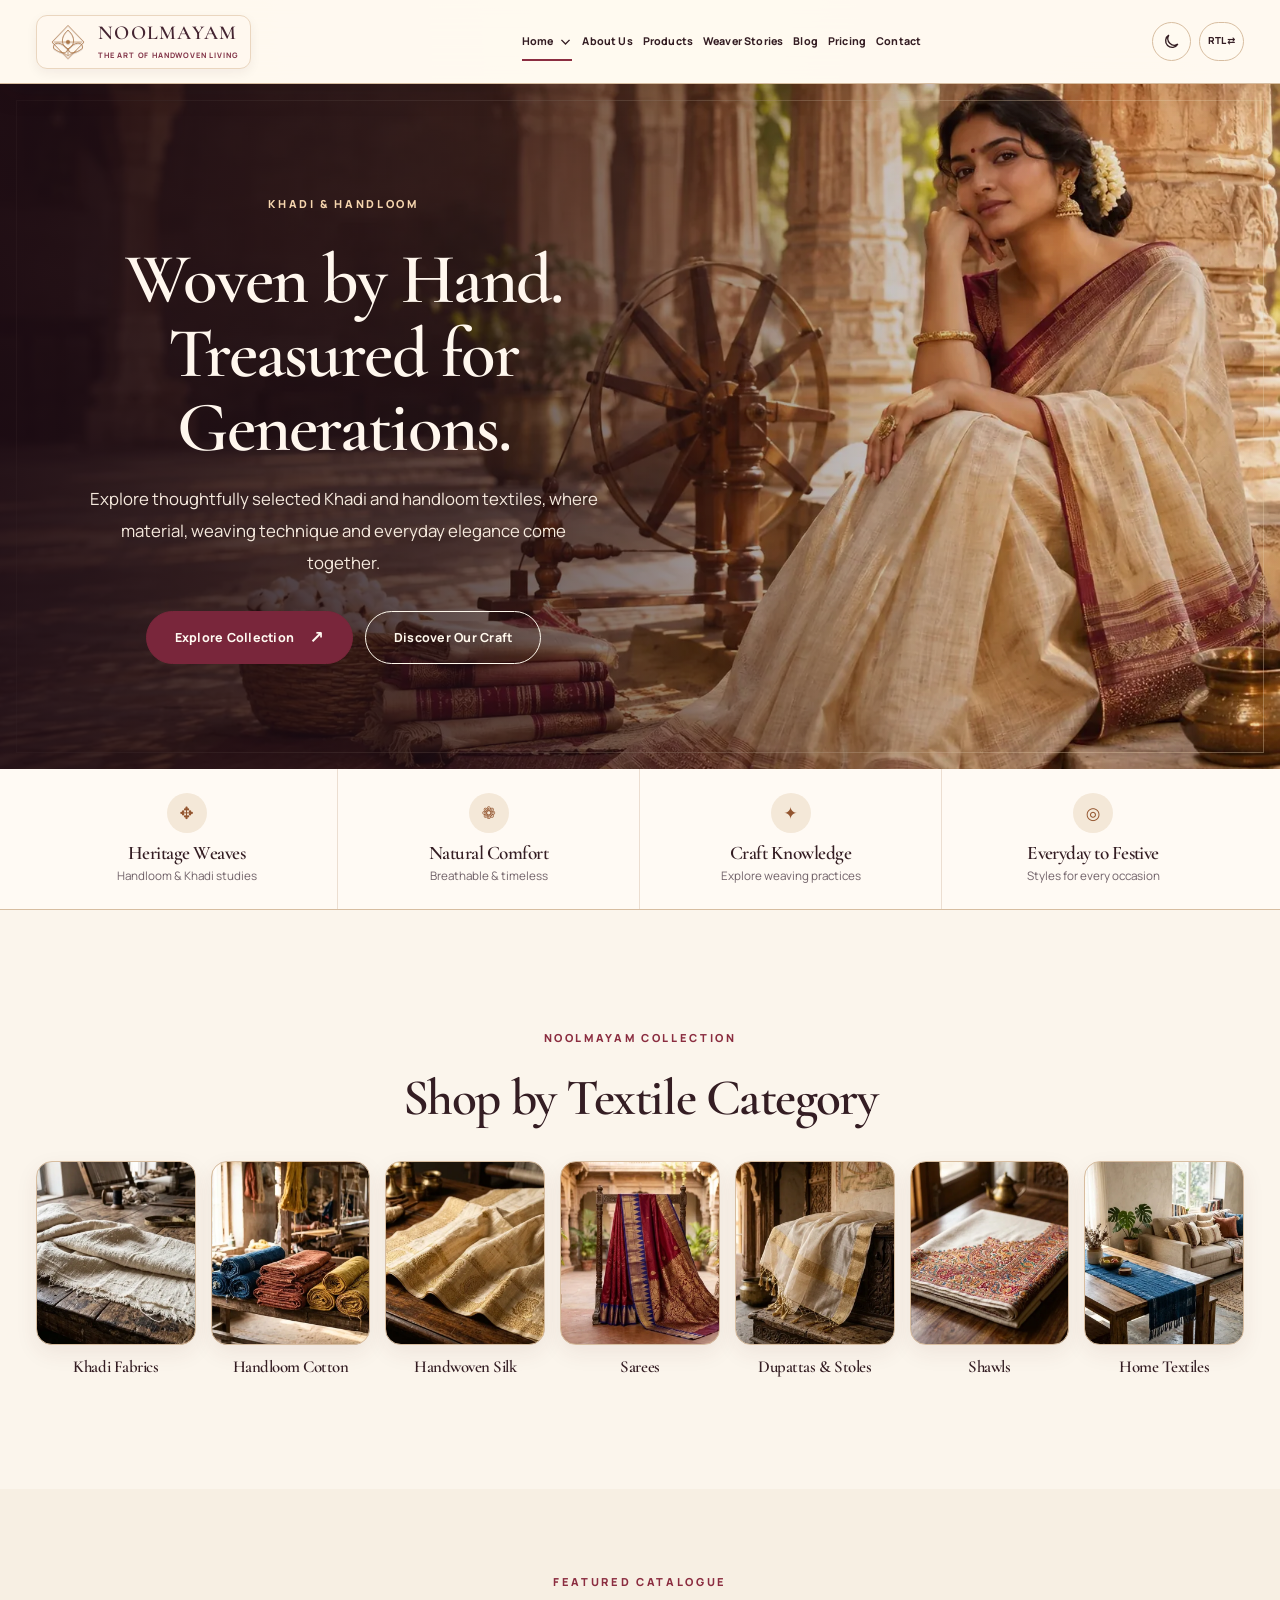
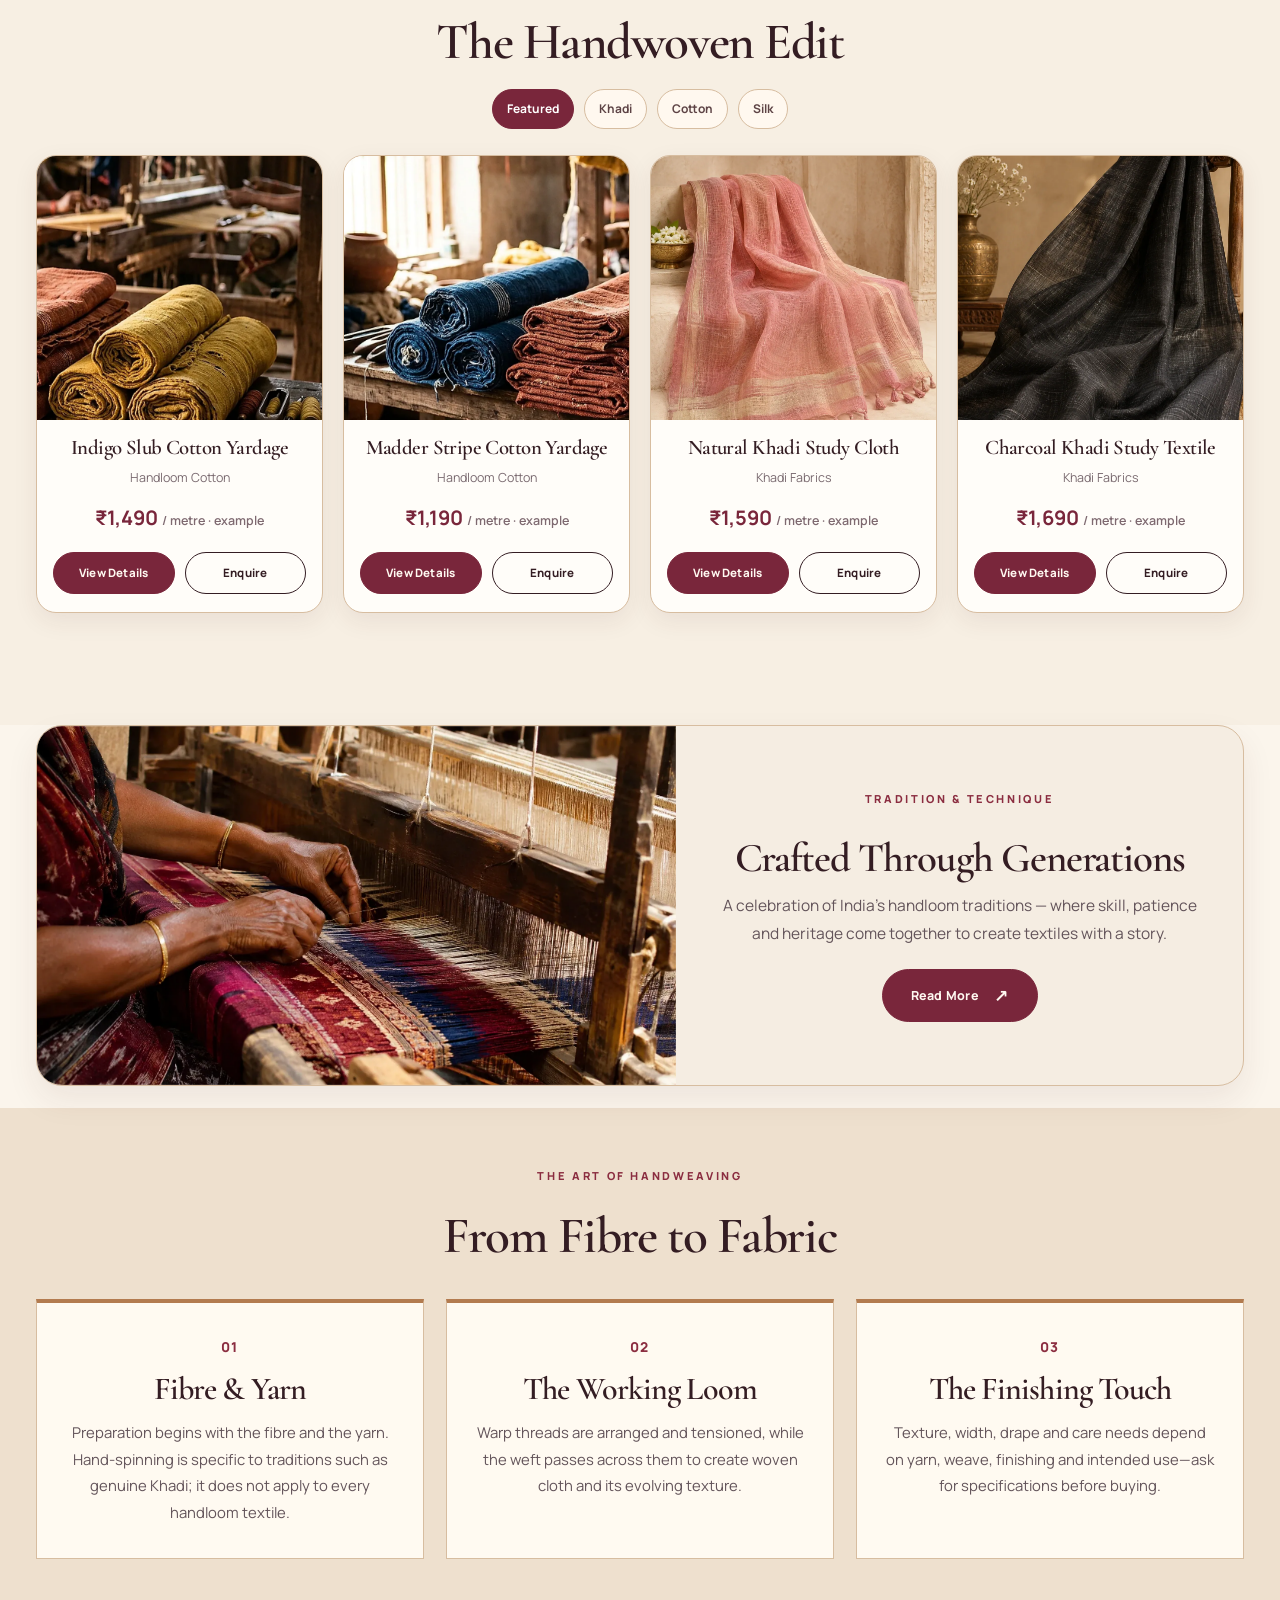
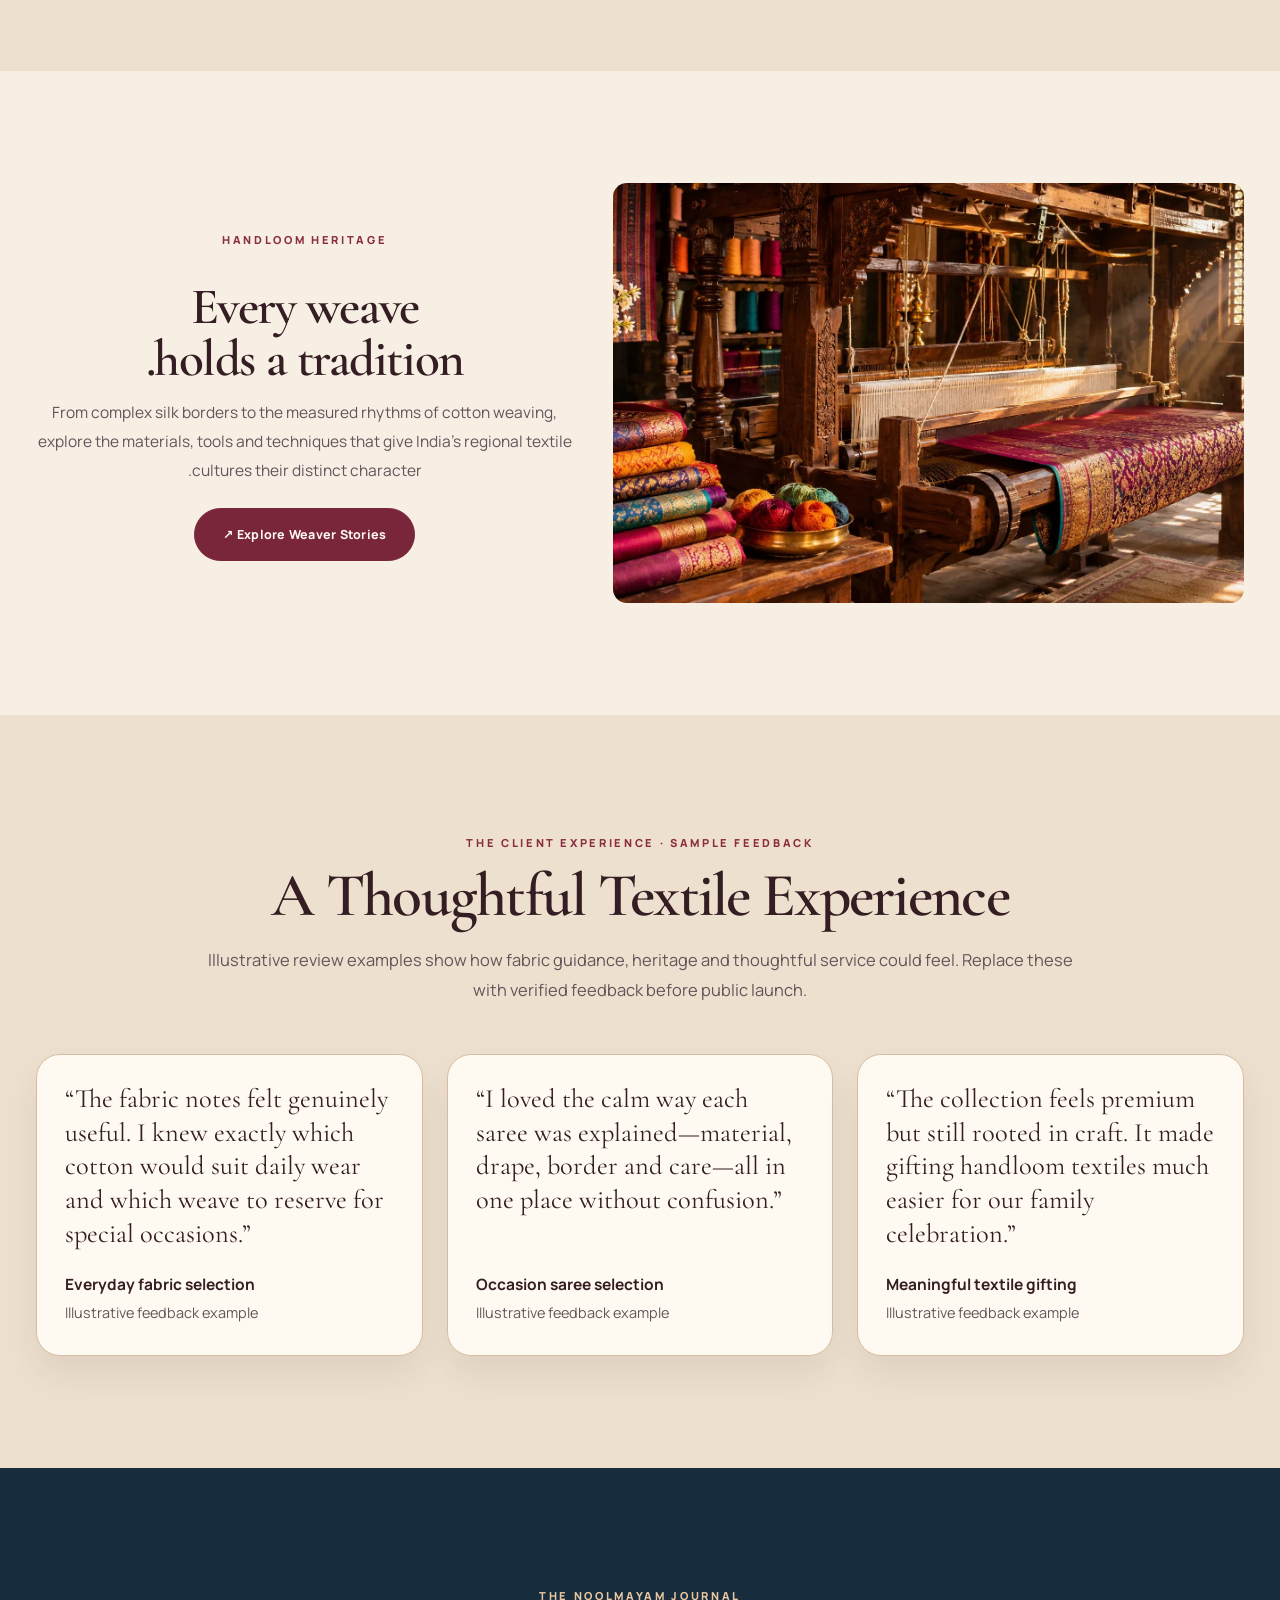
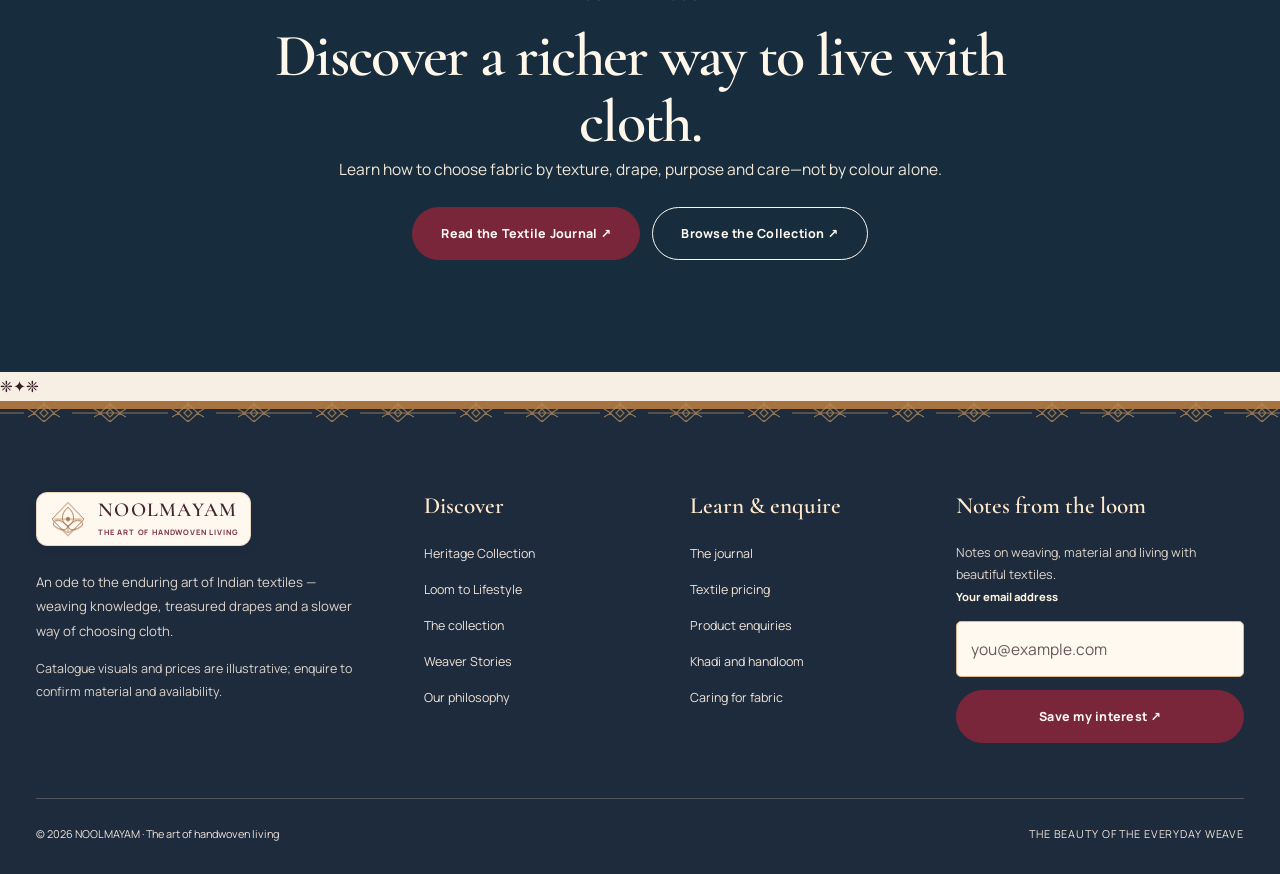
==== Noolmayam/index.html @ 6e0f7683 "Add files via upload" ====
<!DOCTYPE html>

<html dir="ltr" lang="en"><head><meta charset="utf-8"/><meta content="width=device-width,initial-scale=1" name="viewport"/><meta content="#F6EFE3" name="theme-color"/><title>NOOLMAYAM | Heritage Khadi &amp; Handloom Textile Atelier</title><meta content="Explore heritage-inspired textiles, material knowledge and curated handloom collections at NOOLMAYAM." name="description"/><meta content="website" property="og:type"/><meta content="NOOLMAYAM | Heritage Khadi &amp; Handloom Textile Atelier" property="og:title"/><meta content="Explore heritage-inspired textiles, material knowledge and curated handloom collections at NOOLMAYAM." property="og:description"/><link href="assets/icons/favicon.png" rel="icon" type="image/png"/><link href="assets/icons/favicon-32x32.png" rel="icon" sizes="32x32" type="image/png"/><link href="assets/icons/apple-touch-icon.png" rel="apple-touch-icon"/><link href="https://fonts.googleapis.com" rel="preconnect"/><link crossorigin="" href="https://fonts.gstatic.com" rel="preconnect"/><link href="https://fonts.googleapis.com/css2?family=Cormorant+Garamond:wght@400;500;600;700&amp;family=Manrope:wght@400;500;600;700;800&amp;display=swap" rel="stylesheet"/><link href="assets/css/style.css" rel="stylesheet"/><link href="assets/css/heritage.css" rel="stylesheet"/><link href="assets/css/layout-polish.css" rel="stylesheet"/><link href="assets/css/rtl-hero-spacing.css" rel="stylesheet"/><link href="assets/css/client-review-fixes.css" rel="stylesheet"/><script>try{document.documentElement.dataset.theme=localStorage.getItem('noolmayam-theme')||localStorage.getItem('noolora-theme')||'light';document.documentElement.dir=localStorage.getItem('noolmayam-dir')||localStorage.getItem('noolora-dir')||'ltr'}catch(e){}</script><script defer="" src="assets/js/data.js"></script><script defer="" src="assets/js/site.js"></script></head><body class="heritage-relaunch" data-page="home1"><a class="skip-link" href="#main">Skip to content</a><div id="siteHeader"></div><main id="main">
<section class="reference-home-hero">
<div class="reference-home-overlay"></div>
<div class="wrap reference-home-inner">
<div class="reference-home-copy">
<span class="eyebrow">KHADI &amp; HANDLOOM</span>
<h1>Woven by Hand.<br/>Treasured for<br/>Generations.</h1>
<p>Explore thoughtfully selected Khadi and handloom textiles, where material, weaving technique and everyday elegance come together.</p>
<div class="button-row">
<a class="btn btn-primary" href="products.html">Explore Collection <span aria-hidden="true">↗</span></a>
<a class="btn btn-outline btn-light-outline" href="weaver-stories.html">Discover Our Craft</a>
</div>
</div>
</div>
</section>
<section class="feature-mini-strip">
<div class="wrap">
<div class="mini-feature-grid">
<article><span>✥</span><h3>Heritage Weaves</h3><p>Handloom &amp; Khadi studies</p></article>
<article><span>❁</span><h3>Natural Comfort</h3><p>Breathable &amp; timeless</p></article>
<article><span>✦</span><h3>Craft Knowledge</h3><p>Explore weaving practices</p></article>
<article><span>◎</span><h3>Everyday to Festive</h3><p>Styles for every occasion</p></article>
</div>
</div>
</section>
<section class="section cream-section">
<div class="wrap">
<div class="section-heading ornamental">
<span class="eyebrow">NOOLMAYAM COLLECTION</span>
<h2>Shop by Textile Category</h2>
</div>
<div class="category-row-grid">
<a class="category-row-card" href="products.html?category=Khadi%20Fabrics"><div aria-label="Khadi fabrics" class="atlas-image atlas-category-0" role="img"></div><h3>Khadi Fabrics</h3></a>
<a class="category-row-card" href="products.html?category=Handloom%20Cotton"><div aria-label="Handloom cotton" class="atlas-image atlas-category-1" role="img"></div><h3>Handloom Cotton</h3></a>
<a class="category-row-card" href="products.html?category=Handwoven%20Silk"><div aria-label="Handwoven silk" class="atlas-image atlas-category-2" role="img"></div><h3>Handwoven Silk</h3></a>
<a class="category-row-card" href="products.html?category=Sarees"><div aria-label="Sarees" class="atlas-image atlas-category-3" role="img"></div><h3>Sarees</h3></a>
<a class="category-row-card" href="products.html?category=Dupattas%20%26%20Stoles"><div aria-label="Dupattas and stoles" class="atlas-image atlas-category-4" role="img"></div><h3>Dupattas &amp; Stoles</h3></a>
<a class="category-row-card" href="products.html?category=Shawls"><div aria-label="Shawls" class="atlas-image atlas-category-5" role="img"></div><h3>Shawls</h3></a>
<a class="category-row-card" href="products.html?category=Home%20Textiles"><div aria-label="Home textiles" class="atlas-image atlas-category-6" role="img"></div><h3>Home Textiles</h3></a>
</div>
</div>
</section>
<section class="section showcase-section">
<div class="wrap">
<div class="showcase-head">
<div class="section-heading ornamental left">
<span class="eyebrow">FEATURED CATALOGUE</span>
<h2>The Handwoven Edit</h2>
</div>
<div aria-label="collection filters" class="showcase-tabs">
<a class="active" href="products.html">Featured</a><a class="" href="products.html?category=Khadi%20Fabrics">Khadi</a><a class="" href="products.html?category=Handloom%20Cotton">Cotton</a><a class="" href="products.html?category=Handwoven%20Silk">Silk</a>
</div>
</div>
<div class="showcase-product-grid">
<article class="catalog-card"><img alt="Illustrative textile visual of Indigo Slub Cotton Yardage" loading="lazy" src="assets/images/product-01.webp"/><div class="catalog-copy"><h3>Indigo Slub Cotton Yardage</h3><p>Handloom Cotton</p><strong>₹1,490 <small>/ metre · example</small></strong><div class="catalog-actions"><a class="btn btn-primary" href="product-details.html?id=t01">View Details</a><a class="btn btn-outline" href="contact.html?product=t01">Enquire</a></div></div></article>
<article class="catalog-card"><img alt="Illustrative textile visual of Madder Stripe Cotton Yardage" loading="lazy" src="assets/images/product-02.webp"/><div class="catalog-copy"><h3>Madder Stripe Cotton Yardage</h3><p>Handloom Cotton</p><strong>₹1,190 <small>/ metre · example</small></strong><div class="catalog-actions"><a class="btn btn-primary" href="product-details.html?id=t02">View Details</a><a class="btn btn-outline" href="contact.html?product=t02">Enquire</a></div></div></article>
<article class="catalog-card"><img alt="Illustrative textile visual of Natural Khadi Study Cloth" loading="lazy" src="assets/images/product-03.webp"/><div class="catalog-copy"><h3>Natural Khadi Study Cloth</h3><p>Khadi Fabrics</p><strong>₹1,590 <small>/ metre · example</small></strong><div class="catalog-actions"><a class="btn btn-primary" href="product-details.html?id=t03">View Details</a><a class="btn btn-outline" href="contact.html?product=t03">Enquire</a></div></div></article>
<article class="catalog-card"><img alt="Illustrative textile visual of Charcoal Khadi Study Textile" loading="lazy" src="assets/images/product-04.webp"/><div class="catalog-copy"><h3>Charcoal Khadi Study Textile</h3><p>Khadi Fabrics</p><strong>₹1,690 <small>/ metre · example</small></strong><div class="catalog-actions"><a class="btn btn-primary" href="product-details.html?id=t04">View Details</a><a class="btn btn-outline" href="contact.html?product=t04">Enquire</a></div></div></article>
</div>
</div>
</section>
<section class="section split-highlight-section">
<div class="wrap split-highlight-panel">
<div class="split-highlight-image"><img alt="Threads being prepared on a loom" loading="lazy" src="assets/images/heritage-loom-detail.webp"/></div>
<div class="split-highlight-copy">
<span class="eyebrow">TRADITION &amp; TECHNIQUE</span>
<h2>Crafted Through Generations</h2>
<p>A celebration of India’s handloom traditions — where skill, patience and heritage come together to create textiles with a story.</p>
<a class="btn btn-primary" href="weaver-stories.html">Read More <span aria-hidden="true">↗</span></a>
</div>
</div>
</section>
<section class="section tactile-chapters"><div class="wrap"><div class="section-heading ornamental"><span class="eyebrow">THE ART OF HANDWEAVING</span><h2>From Fibre to Fabric</h2></div><div class="process-story-grid"><article><span>01</span><h3>Fibre &amp; Yarn</h3><p>Preparation begins with the fibre and the yarn. Hand-spinning is specific to traditions such as genuine Khadi; it does not apply to every handloom textile.</p></article><article><span>02</span><h3>The Working Loom</h3><p>Warp threads are arranged and tensioned, while the weft passes across them to create woven cloth and its evolving texture.</p></article><article><span>03</span><h3>The Finishing Touch</h3><p>Texture, width, drape and care needs depend on yarn, weave, finishing and intended use—ask for specifications before buying.</p></article></div></div></section><section class="section journal-teaser"><div class="wrap"><div class="journal-teaser-grid"><img alt="Traditional wooden handloom in a warm workshop" loading="lazy" src="assets/images/heritage-loom-banner.webp"/><div><span class="eyebrow">HANDLOOM HERITAGE</span><h2>Every weave holds a tradition.</h2><p>From complex silk borders to the measured rhythms of cotton weaving, explore the materials, tools and techniques that give India's regional textile cultures their distinct character.</p><a class="btn btn-primary" href="weaver-stories.html">Explore Weaver Stories ↗</a></div></div></div></section><section class="section alt-section">
<div class="wrap">
<div class="section-head center">
<span class="eyebrow">THE CLIENT EXPERIENCE · SAMPLE FEEDBACK</span>
<h2>A Thoughtful Textile Experience</h2>
<p>Illustrative review examples show how fabric guidance, heritage and thoughtful service could feel. Replace these with verified feedback before public launch.</p>
</div>
<div class="testimonial-grid">
<article class="testimonial-card"><p class="testimonial-quote">“The fabric notes felt genuinely useful. I knew exactly which cotton would suit daily wear and which weave to reserve for special occasions.”</p><div class="testimonial-meta"><strong>Everyday fabric selection</strong><span>Illustrative feedback example</span></div></article>
<article class="testimonial-card"><p class="testimonial-quote">“I loved the calm way each saree was explained—material, drape, border and care—all in one place without confusion.”</p><div class="testimonial-meta"><strong>Occasion saree selection</strong><span>Illustrative feedback example</span></div></article>
<article class="testimonial-card"><p class="testimonial-quote">“The collection feels premium but still rooted in craft. It made gifting handloom textiles much easier for our family celebration.”</p><div class="testimonial-meta"><strong>Meaningful textile gifting</strong><span>Illustrative feedback example</span></div></article>
</div>
</div>
</section><section class="section ending-invitation"><div class="wrap"><div class="ending-invitation-inner"><span class="eyebrow">THE NOOLMAYAM JOURNAL</span><h2>Discover a richer way to live with cloth.</h2><p>Learn how to choose fabric by texture, drape, purpose and care—not by colour alone.</p><div class="button-row"><a class="btn btn-primary" href="blog.html">Read the Textile Journal ↗</a><a class="btn btn-outline btn-dark-outline" href="products.html">Browse the Collection ↗</a></div></div></div></section></main><div aria-hidden="true" class="footer-threshold"><span>❈</span><span>✦</span><span>❈</span></div><div id="siteFooter"></div><div aria-live="polite" class="toast" id="toast" role="status"></div></body></html>
---- Noolmayam/assets/css/style.css ----
:root{--bg:#f4ede1;--bg-alt:#e9dcd0;--card:#fffcf7;--ink:#252331;--muted:#655d62;--primary:#263b55;--rose:#913f50;--bronze:#a67658;--border:#d7c7b7;--hair:rgba(78,57,62,.15);--shadow:0 24px 66px rgba(52,37,46,.09);--font:Manrope,system-ui,sans-serif;--serif:'Cormorant Garamond',Georgia,serif;--header:88px;--focus:#b87054;color-scheme:light}
:root[data-theme=dark]{--bg:#1b1b2b;--bg-alt:#252a3d;--card:#303043;--ink:#f8f0e7;--muted:#cfc7cc;--primary:#b8cbe3;--rose:#eda6b1;--bronze:#dcc0a0;--border:#4f4e60;--hair:rgba(235,224,229,.16);--shadow:0 25px 74px rgba(0,0,0,.22);--focus:#ffcb9d;color-scheme:dark}
*,*::before,*::after{box-sizing:border-box}html{scroll-behavior:smooth;scroll-padding-top:105px}body{margin:0;background:var(--bg);color:var(--ink);font-family:var(--font);font-size:15px;line-height:1.75;overflow-x:clip;transition:background-color .28s,color .28s}button,input,textarea,select{font:inherit}a{color:inherit;text-decoration:none}button{cursor:pointer}button:disabled{cursor:not-allowed;opacity:.6}img{display:block;max-width:100%;height:auto}svg{display:block}p,h1,h2,h3,h4{margin:0}p{color:var(--muted)}h1,h2,h3,h4{line-height:1.09;font-family:var(--serif);font-weight:600;letter-spacing:-.032em}h1{font-size:clamp(3.2rem,5.75vw,6.8rem)}h2{font-size:clamp(2.45rem,4.05vw,4.55rem)}h3{font-size:clamp(1.55rem,2.2vw,2.35rem)}em{font-weight:500;color:var(--rose)}:focus-visible{outline:3px solid var(--focus);outline-offset:4px}.wrap{width:min(1330px,calc(100% - 80px));margin-inline:auto}.narrow{max-width:900px}.skip-link{position:fixed;z-index:9999;inset-inline-start:20px;top:-100px;background:var(--card);padding:14px 18px}.skip-link:focus{top:20px}.eyebrow{display:inline-block;color:var(--rose);font-size:.68rem;letter-spacing:.22em;font-weight:800;text-transform:uppercase;margin-bottom:17px}.section{padding:100px 0;position:relative}.section.alt-section{background:var(--bg-alt)}.section.grain::before,.page-hero::after{content:"";position:absolute;inset:0;opacity:.36;pointer-events:none;background-image:repeating-linear-gradient(110deg,transparent 0,transparent 5px,rgba(120,89,83,.025) 6px,transparent 7px)}.section>.wrap{position:relative;z-index:1}.section-head{max-width:710px;margin-bottom:42px}.section-head.center{text-align:center;margin-inline:auto}.section-head p{font-size:1.04rem;line-height:1.9;margin-top:16px}.section-head h2{max-width:100%}.section-head .eyebrow{margin-bottom:11px}.center-actions{text-align:center;margin-top:35px}.top-gap{margin-top:85px}.text-link{display:inline-flex;align-items:center;gap:9px;font-size:.78rem;font-weight:800;letter-spacing:.025em;color:var(--rose);margin-top:auto}.text-link:hover{text-decoration:underline;text-underline-offset:5px}.btn{display:inline-flex;align-items:center;justify-content:center;gap:24px;min-height:50px;padding:12px 23px;border-radius:3px;font-size:.76rem;font-weight:800;letter-spacing:.035em;border:1px solid transparent;text-align:center;transition:transform .24s,background .24s,color .24s,box-shadow .24s;white-space:normal;line-height:1.4}.btn span{font-size:1.08rem}.btn:hover{transform:translateY(-3px);box-shadow:0 14px 28px rgba(50,49,68,.13)}.btn-primary{background:#263b55;border-color:#263b55;color:#fff}.btn-primary:hover{background:#913f50;border-color:#913f50;color:#fff}.btn-outline{border-color:var(--border);background:transparent;color:var(--ink)}.btn-outline:hover{background:var(--card)}.btn-full{width:100%}.button-row{display:flex;align-items:center;gap:12px;flex-wrap:wrap;margin-top:32px}.micro-note{font-size:.75rem;line-height:1.65;color:var(--muted)}
/* Brand & navigation */
.site-header{position:sticky;top:0;z-index:100;background:color-mix(in srgb,var(--bg) 95%, transparent);backdrop-filter:blur(21px);border-bottom:1px solid var(--hair);transition:box-shadow .25s,background .25s}.site-header.is-scrolled{box-shadow:0 10px 24px rgba(21,25,33,.07)}.nav-shell{min-height:var(--header);display:grid;grid-template-columns:235px minmax(0,1fr) auto;align-items:center;gap:22px;transition:min-height .25s}.site-header.is-scrolled .nav-shell{min-height:70px}.brand{display:inline-flex;align-items:center;gap:12px;min-width:0}.brand-icon{width:42px;height:42px;flex-shrink:0}.brand-type{display:flex;flex-direction:column;line-height:1}.brand-name{font:600 1.65rem/.94 var(--serif);letter-spacing:.13em;color:var(--ink)}.brand-sub{font-size:.51rem;letter-spacing:.18em;font-weight:700;text-transform:uppercase;margin-top:7px;color:var(--rose)}.site-nav{display:flex;align-items:center;justify-content:center;gap:clamp(8px,1.25vw,20px);min-width:0}.site-nav>a,.nav-home-trigger{white-space:nowrap;font-size:.72rem;letter-spacing:.015em;font-weight:800;line-height:2.2;position:relative;background:none;border:0;padding:8px 0;color:var(--ink)}.site-nav>a::after,.nav-home-trigger::after{content:"";height:2px;background:var(--rose);position:absolute;bottom:0;inset-inline:0;transform:scaleX(0);transform-origin:left;transition:transform .25s}.site-nav>a:hover::after,.site-nav>a.active::after,.nav-home-trigger.active::after,.nav-home-trigger:hover::after{transform:scaleX(1)}.nav-home{position:relative;display:flex;align-items:center}.nav-home-trigger{display:flex;align-items:center;gap:6px}.nav-home-trigger svg{transition:transform .2s}.nav-home.open .nav-home-trigger svg{transform:rotate(180deg)}.nav-dropdown{position:absolute;top:calc(100% + 10px);inset-inline-start:-16px;min-width:150px;background:var(--card);border:1px solid var(--border);box-shadow:var(--shadow);padding:9px;display:none;border-radius:5px}.nav-home.open .nav-dropdown,.nav-home:focus-within .nav-dropdown{display:grid}.nav-dropdown a{padding:10px 12px;font-size:.76rem;font-weight:750;border-radius:3px;white-space:nowrap}.nav-dropdown a:hover,.nav-dropdown a.current{background:var(--bg-alt);color:var(--rose)}.nav-actions{display:flex;align-items:center;gap:8px}.icon-button{width:39px;height:39px;display:inline-flex;align-items:center;justify-content:center;border:1px solid var(--border);background:var(--card);color:var(--ink);border-radius:3px;flex-shrink:0}.icon-button:hover{color:var(--rose);background:var(--bg-alt)}.dir-button{width:52px;font-size:.67rem;font-weight:800}.nav-cta{min-height:40px;padding:9px 15px;font-size:.7rem;white-space:nowrap}.menu-toggle{display:none}.chevron{width:13px;height:13px}.mobile-drawer{display:none}
/* Page heroes and editorial displays */
.page-hero{position:relative;overflow:hidden;background:radial-gradient(circle at 5% 5%,rgba(193,151,119,.16),transparent 32%),linear-gradient(135deg,var(--bg),var(--bg-alt))}.page-hero-grid{min-height:650px;display:grid;grid-template-columns:minmax(0,1fr) minmax(0,1.03fr);gap:6%;align-items:center;padding-block:64px 74px}.hero-copy{max-width:650px}.hero-copy h1{max-width:680px}.hero-copy p{max-width:520px;font-size:1.08rem;line-height:1.9;margin-top:25px}.hero-art{position:relative;align-self:center;padding:20px 27px 30px 0}.photo-frame{padding:12px;background:var(--card);border:1px solid var(--border);box-shadow:var(--shadow);transform:rotate(1.7deg)}.photo-frame>img{width:100%;height:485px;object-fit:cover}.hero-art::before{content:"";position:absolute;right:-12px;top:-17px;width:36%;height:38%;border:1px solid var(--bronze)}.corner-mark{position:absolute;inset-inline-start:-35px;bottom:1px;color:var(--muted);font-size:.66rem;font-weight:800;letter-spacing:.26em;background:var(--bg);padding:12px}.corner-mark span{color:var(--rose)}.compact-hero .page-hero-grid{min-height:460px;padding-block:52px}.compact-hero .hero-copy h1{font-size:clamp(3.1rem,5vw,5.5rem)}.compact-hero .photo-frame>img{height:345px}.compact-hero .hero-art{max-width:560px;width:100%;margin-inline-start:auto}.home-hero .hero-art .photo-frame>img{height:510px}
/* Home page content */
.category-grid{display:grid;grid-template-columns:repeat(4,minmax(0,1fr));gap:18px}.photo-card{background:var(--card);border:1px solid var(--border);display:flex;flex-direction:column;min-width:0;box-shadow:0 12px 28px rgba(42,36,34,.035);transition:transform .28s,box-shadow .28s}.photo-card:hover,.featured-tile:hover,.product-card:hover,.story-preview:hover{transform:translateY(-6px);box-shadow:var(--shadow)}.photo-clip{aspect-ratio:4/3;overflow:hidden;background:var(--bg-alt)}.photo-clip img,.featured-photo img,.product-image img,.story-preview img,.story-large-card img,.journal-photo img{height:100%;width:100%;object-fit:cover;transition:transform .6s}.photo-card:hover img,.featured-tile:hover img,.product-card:hover img,.story-preview:hover img{transform:scale(1.045)}.photo-card-body{padding:19px 20px 23px;display:flex;flex-direction:column;flex:1}.photo-card h3{font-size:1.62rem}.photo-card p{font-size:.76rem;line-height:1.65;margin:9px 0 18px}.featured-grid{display:grid;grid-template-columns:repeat(4,1fr);gap:20px}.featured-tile{background:var(--card);border:1px solid var(--border);min-width:0;display:flex;flex-direction:column;transition:transform .25s,box-shadow .25s}.featured-photo{aspect-ratio:4/5;overflow:hidden}.featured-text{padding:20px;display:flex;flex-direction:column;flex:1}.featured-text>span:first-child{color:var(--rose);font-size:.57rem;letter-spacing:.15em;font-weight:800}.featured-text h3{font-size:1.7rem;margin:12px 0 24px}.split-editorial{display:grid;grid-template-columns:1fr 1fr;gap:8%;align-items:center}.editorial-photo{width:100%;height:540px;object-fit:cover;border:9px solid var(--card);box-shadow:var(--shadow)}.split-copy{max-width:510px}.split-copy p{margin:24px 0 32px;line-height:2;font-size:1.04rem}.collection-grid{display:grid;grid-template-columns:repeat(3,1fr);gap:24px}.collection-grid .photo-clip{aspect-ratio:4/3}.process-steps{display:grid;grid-template-columns:repeat(3,1fr);gap:22px;padding:0;margin:0;list-style:none;counter-reset:step}.process-steps li{border-top:1px solid var(--border);padding:25px 15px 30px 0}.process-steps li span{font-size:.75rem;color:var(--rose);font-weight:800;letter-spacing:.1em}.process-steps li h3{margin:10px 0;font-size:1.85rem}.process-steps li p{font-size:.83rem;line-height:1.8}.quote-editorial{display:grid;grid-template-columns:.95fr 1fr;gap:7%;align-items:center}.quote-editorial img{height:490px;width:100%;object-fit:cover}.quote-editorial p{margin:25px 0 35px;max-width:510px}.care-grid,.values-grid{display:grid;grid-template-columns:repeat(4,1fr);gap:18px}.care-card,.values-grid article{border:1px solid var(--border);background:var(--card);padding:26px;display:flex;flex-direction:column;min-height:230px}.care-card>span,.big-num{color:var(--rose);font-size:.7rem;font-weight:800;letter-spacing:.15em}.care-card h3,.values-grid h3{font-size:1.73rem;margin:20px 0 12px}.care-card p,.values-grid p{font-size:.79rem}.story-previews{display:grid;grid-template-columns:repeat(2,1fr);gap:28px}.story-preview{display:flex;flex-direction:column;transition:transform .25s}.story-preview>div{height:320px;overflow:hidden;margin-bottom:20px}.story-preview .eyebrow{margin-bottom:7px}.story-preview h3{font-size:2.15rem;margin-bottom:18px}.closing-section{padding-top:15px}.closing-panel{background:#263b55;color:#f8f0e7;min-height:390px;padding:72px 40px;text-align:center;position:relative;overflow:hidden}.closing-panel:before,.closing-panel:after{content:"";position:absolute;border:1px solid rgba(225,201,168,.19);width:340px;height:340px;transform:rotate(45deg);top:-190px;left:-100px}.closing-panel:after{left:auto;right:-100px;top:210px}.closing-panel .eyebrow{color:#ead3b0}.closing-panel h2{max-width:800px;margin:0 auto}.closing-panel h2 em{color:#edb2b4}.closing-panel p{color:#e5dfde;margin:15px 0 28px}.closing-panel .btn{background:#f4ede1;border-color:#f4ede1;color:#263b55}
/* Home 2 magazine */
.magazine-hero{padding:85px 0 90px;background:linear-gradient(140deg,#223348 0%,#263b55 60%,#583e50 100%);color:#fff;overflow:hidden;position:relative}.magazine-hero:before{content:"";position:absolute;inset:0;background:repeating-linear-gradient(90deg,transparent,transparent 24px,rgba(255,255,255,.008) 25px)}.magazine-grid{display:grid;grid-template-columns:1.05fr .95fr;gap:7%;align-items:center}.magazine-statement{position:relative;z-index:1}.magazine-statement .eyebrow{color:#e7baa2}.magazine-statement h1{font-size:clamp(3.7rem,6.8vw,8rem);line-height:.96}.magazine-statement h1 em{color:#eeb4b5}.magazine-statement>p:not(.issue-stamp){color:#e7e4e5;font-size:1rem;max-width:510px;line-height:1.95;margin-top:30px}.issue-stamp{font-size:.73rem;color:#e2d5ca;letter-spacing:.18em;margin:19px 0 24px}.magazine-hero .btn-primary{background:#f4ede1;color:#263b55;border-color:#f4ede1}.magazine-hero .btn-outline{border-color:#9ba8b8;color:#fff}.magazine-art{border:1px solid rgba(248,240,231,.4);padding:10px;background:#e7d9cb;transform:rotate(2deg);box-shadow:25px 25px 0 rgba(9,14,23,.19)}.magazine-art>img{width:100%;height:520px;object-fit:cover}.magazine-caption{display:flex;justify-content:space-between;gap:14px;padding:12px 8px 1px;color:#263b55;font-size:.65rem;font-weight:800;letter-spacing:.08em}.story-strip{display:grid;grid-template-columns:1fr 1fr;gap:8%;align-items:center}.story-strip>div{max-width:520px}.story-strip h2{margin-bottom:24px}.story-strip p{margin-bottom:25px}.story-strip img{width:100%;height:445px;object-fit:cover}.story-strip.reverse>div{order:2}.story-strip.reverse>img{order:1}.vocab-grid{display:grid;grid-template-columns:repeat(5,1fr);gap:16px}.vocab-grid article{border-top:1px solid var(--rose);padding:20px 7px}.vocab-grid span{font-size:.7rem;color:var(--rose);font-weight:800}.vocab-grid h3{font-size:1.9rem;margin:14px 0 10px}.vocab-grid p{font-size:.78rem}.magazine-feature{display:grid;grid-template-columns:1.07fr .93fr;gap:9%;align-items:center}.magazine-feature>img{width:100%;height:500px;object-fit:cover}.magazine-feature p{margin:20px 0 30px}.region-row{display:grid;grid-template-columns:repeat(3,1fr);gap:18px}.region-row>div{border:1px solid var(--border);background:var(--card);padding:28px;display:grid;gap:12px}.region-row strong{font-family:var(--serif);font-size:1.9rem}.region-row span{color:var(--muted);font-size:.78rem}.region-row+.micro-note{margin-top:24px}.mini-editorial-grid{display:grid;grid-template-columns:repeat(3,1fr);gap:20px}.mini-editorial-grid>div{padding:30px;background:var(--card);border:1px solid var(--border);display:flex;flex-direction:column;min-height:250px}.mini-editorial-grid h3{margin-bottom:16px}.mini-editorial-grid p{margin-bottom:22px}.story-trails{display:grid;gap:0;border-top:1px solid var(--border)}.story-trails>a{display:grid;grid-template-columns:170px 1fr 45px;align-items:center;gap:20px;border-bottom:1px solid var(--border);padding:25px 0}.story-trails>a:hover{color:var(--rose)}.story-trails>a span:first-child{font-size:.68rem;text-transform:uppercase;letter-spacing:.08em;color:var(--muted)}.story-trails>a h3{font-size:2.05rem}.story-trails>a span:last-child{font-size:1.5rem;text-align:end}
/* Product discovery */
.catalogue-shell{display:grid;grid-template-columns:265px minmax(0,1fr);gap:35px;align-items:start}.filter-panel{position:sticky;top:108px;border:1px solid var(--border);background:var(--card);padding:25px;display:grid;gap:9px}.filter-panel h2{font-size:1.9rem;margin-bottom:12px}.filter-panel label,.field label,.journal-controls label{font-size:.68rem;letter-spacing:.025em;font-weight:800;color:var(--ink)}input,select,textarea{width:100%;min-width:0;padding:13px 14px;border:1px solid var(--border);background:var(--bg);color:var(--ink);border-radius:3px;outline-offset:3px}input:focus,select:focus,textarea:focus{border-color:var(--rose);outline:2px solid color-mix(in srgb,var(--rose) 27%,transparent)}.filter-panel select,.filter-panel input{margin-bottom:11px}.filter-panel input[type=range]{padding:3px;accent-color:var(--rose);background:transparent;margin-bottom:14px}.filter-panel output{color:var(--rose)}.results-toolbar{display:flex;justify-content:space-between;align-items:center;flex-wrap:wrap;gap:18px;margin-bottom:22px;padding-bottom:20px;border-bottom:1px solid var(--border)}.results-toolbar p{font-size:.79rem;font-weight:700}.results-toolbar label{font-size:.75rem;font-weight:800;display:flex;gap:12px;align-items:center}.results-toolbar select{width:190px}.product-grid{display:grid;grid-template-columns:repeat(3,minmax(0,1fr));gap:20px}.product-card{background:var(--card);border:1px solid var(--border);min-width:0;display:flex;flex-direction:column;transition:transform .23s,box-shadow .23s}.product-image{aspect-ratio:4/5;overflow:hidden;background:var(--bg-alt)}.product-copy{display:flex;flex:1;flex-direction:column;padding:20px 20px 23px}.product-copy .eyebrow{font-size:.56rem;margin-bottom:10px}.product-copy h3{font-size:1.58rem;min-height:3.15rem}.product-copy p{font-size:.76rem;line-height:1.65;margin:12px 0 15px}.product-meta{display:flex;flex-wrap:wrap;gap:7px;margin-bottom:18px}.product-meta span{font-size:.64rem;border:1px solid var(--border);color:var(--muted);padding:4px 8px}.product-price{font-size:1.27rem;font-weight:800;color:var(--ink);margin-top:auto}.product-price small{font-size:.66rem;font-weight:600;color:var(--muted)}.product-action{display:flex;gap:9px;margin-top:15px}.product-action .btn{min-height:41px;padding:8px 13px;font-size:.64rem;flex:1}.product-action .btn span{font-size:.9rem}.catalogue-disclaimer{margin-top:30px;padding:18px;border:1px solid var(--border);font-size:.74rem;line-height:1.8}.empty-state{padding:45px;background:var(--card);border:1px dashed var(--border);text-align:center}.detail-section{padding-top:45px}.breadcrumbs{display:flex;gap:12px;align-items:center;flex-wrap:wrap;color:var(--muted);font-size:.72rem;margin:0 0 30px}.breadcrumbs a:hover{color:var(--rose)}.detail-layout{display:grid;grid-template-columns:1fr 1fr;gap:7%;align-items:center}.detail-photo{width:100%;max-height:710px;object-fit:cover;border:10px solid var(--card);box-shadow:var(--shadow)}.detail-copy h1{font-size:clamp(3rem,5vw,5.2rem)}.detail-copy>p{margin:18px 0}.detail-copy .product-price{display:block;font-size:1.6rem;margin:19px 0}.detail-specs{display:grid;grid-template-columns:1fr 1fr;gap:16px;margin:28px 0}.detail-specs>div{padding-top:12px;border-top:1px solid var(--border);display:grid;gap:5px}.detail-specs dt{font-size:.64rem;text-transform:uppercase;font-weight:800;letter-spacing:.08em;color:var(--muted)}.detail-specs dd{margin:0;font-size:.83rem;font-weight:700}.related-grid{grid-template-columns:repeat(3,1fr)}
/* Story / blog */
.stories-grid{display:grid;grid-template-columns:repeat(3,1fr);gap:25px}.story-large-card{background:var(--card);border:1px solid var(--border);display:flex;flex-direction:column}.story-large-card>div:first-child{height:255px;overflow:hidden}.story-large-copy{padding:26px;display:flex;flex:1;flex-direction:column}.story-large-copy h3{font-size:2rem;margin-bottom:12px}.story-large-copy p{font-size:.82rem;margin-bottom:22px}.article-detail .article-hero-photo{width:100%;height:480px;object-fit:cover;margin:34px 0 34px;border:7px solid var(--card)}.article-detail h1{font-size:clamp(3.3rem,6vw,6.4rem)}.article-detail .lead{font-size:1.17rem;line-height:1.95;margin:22px 0 0}.prose h2{font-size:2.35rem;margin:34px 0 15px}.prose p{font-size:.98rem;line-height:2;margin-bottom:17px}.prose a{color:var(--rose);text-decoration:underline}.journal-controls{display:grid;grid-template-columns:1fr 1fr;gap:12px 20px;margin-bottom:32px;align-items:center}.journal-controls label:nth-of-type(2){grid-column:2;grid-row:1}.journal-controls>input{grid-column:1;grid-row:2}.journal-controls>select{grid-column:2;grid-row:2}.journal-grid{display:grid;grid-template-columns:repeat(3,1fr);gap:25px}.journal-card{background:var(--card);border:1px solid var(--border);display:flex;flex-direction:column;min-width:0}.journal-photo{aspect-ratio:16/11;overflow:hidden}.journal-body{padding:26px;display:flex;flex-direction:column;flex:1}.journal-body h3{font-size:2rem;margin-bottom:14px}.journal-body p{font-size:.83rem;margin-bottom:25px}.journal-body .text-link{margin-top:auto}.about-manifesto{text-align:center;max-width:900px;margin:auto}.about-manifesto>p{font-size:1.07rem;line-height:2;max-width:720px;margin:23px auto 0}.values-grid article{min-height:250px}
/* Pricing / contact */
.budget-grid{display:grid;grid-template-columns:repeat(3,minmax(0,1fr));gap:22px}.budget-card{position:relative;background:var(--card);border:1px solid var(--border);padding:35px 30px;min-height:360px;display:flex;flex-direction:column;gap:11px}.budget-card.popular{border:2px solid var(--rose);transform:translateY(-8px)}.popular-pill{position:absolute;right:19px;top:-16px;background:var(--rose);color:var(--bg);padding:5px 15px;font-size:.7rem;font-weight:800}.budget-card h3{font-size:2.25rem}.budget-card p{font-size:.8rem}.budget-number{color:var(--rose);font-weight:800;font-size:1.2rem;margin:8px 0}.budget-card .btn{margin-top:auto;align-self:flex-start}.table-wrap{overflow-x:auto;border:1px solid var(--border);background:var(--card)}table{width:100%;border-collapse:collapse;min-width:580px;text-align:left}th,td{padding:20px 25px;border-bottom:1px solid var(--border)}thead{background:var(--bg-alt)}th{font-size:.75rem;text-transform:uppercase;letter-spacing:.1em}td{font-size:.83rem}tr:last-child td{border-bottom:0}.faq-list{border-top:1px solid var(--border);max-width:850px;margin:0 auto}.faq-list details{border-bottom:1px solid var(--border);padding:20px 5px}.faq-list summary{cursor:pointer;font-weight:800;color:var(--ink);font-size:.85rem;list-style-position:inside}.faq-list details p{padding:15px 22px 0;font-size:.84rem}.contact-layout{display:grid;grid-template-columns:1.3fr .85fr;gap:34px;align-items:start}.form-panel,.info-card{padding:36px;background:var(--card);border:1px solid var(--border)}.form-panel h2{font-size:3.4rem}.form-panel>p{margin:15px 0 26px;font-size:.84rem}.form-grid{display:grid;grid-template-columns:repeat(2,1fr);gap:20px}.field{display:grid;gap:9px;margin-bottom:20px}.field label{font-size:.73rem}.field textarea{resize:vertical;min-height:150px}.error{color:#ae364c;font-size:.7rem;min-height:0}.field [aria-invalid=true]{border-color:#b84a58}.contact-aside{display:grid;gap:22px}.info-card h3{font-size:2.15rem;margin-bottom:18px}.info-card p{font-size:.85rem;line-height:1.9}.info-card ul{padding-inline-start:21px;font-size:.8rem;color:var(--ink);line-height:2.25;margin-top:23px}.subtle-card{background:var(--bg-alt)}.subtle-card .micro-note{margin-top:23px}.form-status{margin-top:20px;font-size:.82rem;font-weight:750;color:var(--rose)}
/* Footer */
.site-footer{background:#202f42;color:#f8f0e7;padding:75px 0 25px}.footer-grid{display:grid;grid-template-columns:1.55fr 1fr 1fr 1.3fr;gap:45px}.footer-brand .brand-name{color:#f8f0e7}.footer-brand .brand-sub{color:#edb1b6}.footer-intro{color:#d9d4d4;max-width:320px;margin-top:23px;font-size:.83rem;line-height:1.85}.footer-col h3{font:600 1.45rem var(--serif);letter-spacing:0;color:#f8f0e7;margin-bottom:22px}.footer-col>a{display:block;color:#e2dcdb;font-size:.78rem;margin:13px 0}.footer-col>a:hover{color:#f3c1bf}.footer-note{color:#d9d4d4;font-size:.78rem;line-height:1.8}.footer-social{display:flex;align-items:center;gap:9px;margin-top:19px}.footer-social a{width:36px;height:36px;border:1px solid rgba(255,255,255,.29);display:grid;place-items:center;color:#f8f0e7;font-size:.65rem;font-weight:800}.footer-social a:hover{background:#913f50}.newsletter{display:grid;gap:13px}.newsletter label{font-weight:750;font-size:.7rem}.newsletter input{background:#f8f0e7;color:#263b55;border:1px solid #ded2ca}.newsletter input::placeholder{color:#585864}.newsletter .btn{width:100%;background:#f8f0e7;color:#263b55;border:1px solid #f8f0e7}.footer-bottom{border-top:1px solid rgba(255,255,255,.16);margin-top:55px;padding-top:25px;display:flex;align-items:center;justify-content:space-between;gap:24px;flex-wrap:wrap}.footer-bottom p{font-size:.68rem;color:#e0d6d3}.footer-bottom>span{color:#edd5c6;font-size:.68rem;letter-spacing:.08em}.toast{position:fixed;bottom:25px;right:25px;z-index:500;background:#263b55;color:#fff;min-width:250px;max-width:min(440px,calc(100% - 40px));box-shadow:var(--shadow);padding:18px 22px;font-size:.82rem;opacity:0;visibility:hidden;transform:translateY(15px);transition:.2s;pointer-events:none}.toast.show{opacity:1;visibility:visible;transform:translateY(0)}
/* subtle motion */
@keyframes fadeRise{from{opacity:0;transform:translateY(17px)}to{opacity:1;transform:translateY(0)}}.hero-copy,.magazine-statement{animation:fadeRise .7s ease both}.hero-art,.magazine-art{animation:fadeRise .9s .1s ease both}.reveal{opacity:0;transform:translateY(20px);transition:opacity .7s,transform .7s}.reveal.visible{opacity:1;transform:none}
/* tablets */
@media(max-width:1240px){.nav-shell{grid-template-columns:190px 1fr auto;gap:13px}.site-nav{gap:10px}.site-nav>a,.nav-home-trigger{font-size:.64rem}.brand-name{font-size:1.45rem}.nav-cta{display:none}.wrap{width:min(1200px,calc(100% - 56px))}.category-grid{grid-template-columns:repeat(3,1fr)}.featured-grid,.care-grid,.values-grid{grid-template-columns:repeat(2,1fr)}}
@media(max-width:1020px){:root{--header:77px}.nav-shell{display:flex;justify-content:space-between}.site-nav{display:none}.menu-toggle{display:inline-flex}.mobile-drawer{display:none;border-top:1px solid var(--border);background:var(--card);padding:10px 28px 22px;max-height:calc(100dvh - 76px);overflow-y:auto}.mobile-drawer.open{display:grid}.mobile-drawer>a,.mobile-drawer .mobile-home{border-bottom:1px solid var(--border);padding:12px 8px;font-size:.85rem;font-weight:800}.mobile-home{display:grid;gap:6px}.mobile-home button{background:transparent;color:var(--ink);border:0;text-align:start;padding:2px 0;font-weight:800}.mobile-submenu{display:none;padding:6px 11px;gap:8px}.mobile-submenu.open{display:grid}.mobile-submenu a{font-size:.78rem;padding:7px 0}.page-hero-grid{min-height:530px;gap:5%}.photo-frame>img{height:390px}.home-hero .hero-art .photo-frame>img{height:400px}.magazine-grid{gap:4%}.magazine-art>img{height:420px}.vocab-grid{grid-template-columns:repeat(3,1fr)}.product-grid{grid-template-columns:repeat(2,1fr)}.stories-grid,.journal-grid{grid-template-columns:repeat(2,1fr)}.footer-grid{grid-template-columns:repeat(2,1fr)}.contact-layout{grid-template-columns:1.25fr 1fr}}
@media(max-width:768px){.wrap{width:calc(100% - 36px)}.section{padding:65px 0}.page-hero-grid,.magazine-grid{grid-template-columns:1fr;gap:35px;padding-block:55px}.page-hero-grid{min-height:0}.hero-copy{max-width:100%}.hero-copy h1{font-size:clamp(3.1rem,10vw,5.3rem)}.hero-copy p{max-width:650px}.hero-art{margin:0 auto;width:min(100%,590px);padding:8px 6px 20px}.photo-frame img,.home-hero .hero-art .photo-frame>img,.compact-hero .photo-frame>img{height:350px}.compact-hero .page-hero-grid{padding-block:50px}.magazine-hero{padding:45px 0}.magazine-statement h1{font-size:clamp(3.5rem,10vw,6rem)}.magazine-art>img{height:400px}.category-grid,.collection-grid{grid-template-columns:repeat(2,minmax(0,1fr))}.featured-grid{grid-template-columns:repeat(2,1fr)}.split-editorial,.quote-editorial,.story-strip,.magazine-feature{grid-template-columns:1fr;gap:28px}.split-editorial .editorial-photo,.quote-editorial img,.story-strip>img,.magazine-feature>img{height:350px}.split-copy{max-width:100%}.process-steps,.mini-editorial-grid,.region-row{grid-template-columns:repeat(2,1fr)}.catalogue-shell{grid-template-columns:1fr}.filter-panel{position:static;grid-template-columns:repeat(2,minmax(0,1fr));gap:8px 13px}.filter-panel h2{grid-column:1/-1}.filter-panel label{align-self:end}.filter-panel label,.filter-panel select,.filter-panel input,.filter-panel button{grid-column:1/-1}.filter-panel .btn{margin-top:8px}.contact-layout{grid-template-columns:1fr}.story-strip.reverse>div{order:0}.story-strip.reverse>img{order:1}.detail-layout{grid-template-columns:1fr}.detail-photo{height:560px}.budget-grid{grid-template-columns:1fr}.budget-card.popular{transform:none}.footer-grid{gap:35px}.footer-bottom{margin-top:35px}}
@media(max-width:560px){:root{--header:70px}h1{font-size:3.4rem}h2{font-size:2.75rem}.brand-icon{width:37px;height:37px}.brand-name{font-size:1.38rem}.brand-sub{font-size:.47rem}.nav-shell{gap:8px}.nav-actions{gap:5px}.nav-actions .icon-button{width:34px;height:34px}.dir-button{width:47px}.category-grid,.collection-grid,.featured-grid,.product-grid,.journal-grid,.stories-grid,.budget-grid,.care-grid,.values-grid,.mini-editorial-grid,.region-row,.vocab-grid,.story-previews,.process-steps,.footer-grid,.form-grid{grid-template-columns:1fr}.category-grid .photo-clip{aspect-ratio:16/10}.featured-grid{gap:15px}.featured-photo{aspect-ratio:4/3}.page-hero-grid{padding-block:35px 42px}.hero-copy h1{font-size:clamp(2.9rem,13vw,4.2rem)}.hero-copy p{font-size:.91rem;margin-top:17px}.button-row{gap:10px}.button-row .btn{width:100%}.photo-frame>img,.home-hero .hero-art .photo-frame>img,.compact-hero .photo-frame>img{height:285px}.corner-mark{inset-inline-start:0;bottom:-4px;font-size:.54rem}.magazine-statement h1{font-size:3.5rem}.magazine-art>img{height:310px}.magazine-caption{font-size:.55rem}.section-head p{font-size:.91rem}.section-head{margin-bottom:28px}.section{padding:54px 0}.photo-card-body{padding:18px}.process-steps li{padding:20px 5px}.product-copy h3{min-height:auto}.detail-copy h1,.article-detail h1{font-size:3.1rem}.detail-photo{height:420px}.detail-specs{grid-template-columns:1fr}.journal-controls{grid-template-columns:1fr}.journal-controls label:nth-of-type(2),.journal-controls>input,.journal-controls>select{grid-column:1;grid-row:auto}.journal-controls label:nth-of-type(2){grid-row:3}.journal-controls>input{grid-row:2}.journal-controls>select{grid-row:4}.story-trails>a{grid-template-columns:1fr 35px;gap:5px 12px}.story-trails>a span:first-child{grid-column:1/-1}.story-trails>a h3{font-size:1.8rem}.form-panel,.info-card{padding:24px}.form-panel h2{font-size:2.5rem}.closing-panel{padding:65px 18px;min-height:320px}.footer-bottom{align-items:flex-start}.quote-editorial img,.story-strip img,.magazine-feature img,.editorial-photo{height:310px}.article-detail .article-hero-photo{height:270px}.site-footer{padding-top:55px}}
@media(max-width:350px){.brand-name{font-size:1.19rem}.brand-sub{font-size:.42rem}.brand-icon{width:32px;height:32px}.nav-actions .icon-button{width:30px;height:34px}.dir-button{width:38px;font-size:.55rem}.nav-shell{gap:3px}.mobile-drawer{padding-inline:18px}.hero-copy h1{font-size:2.86rem}}
[dir=rtl] .nav-dropdown{inset-inline-start:0}[dir=rtl] .site-nav>a::after,[dir=rtl] .nav-home-trigger::after{transform-origin:right}[dir=rtl] .story-strip.reverse>div{order:initial}[dir=rtl] .brand-name{letter-spacing:.08em}[dir=rtl] .magazine-art{transform:rotate(-2deg)}[dir=rtl] .photo-frame{transform:rotate(-1.7deg)}[dir=rtl] .breadcrumbs{direction:rtl}
@media(prefers-reduced-motion:reduce){html{scroll-behavior:auto}*,*::before,*::after{animation-duration:.01ms!important;transition-duration:.01ms!important;scroll-behavior:auto!important}.reveal{opacity:1;transform:none}}


/* Sticky header hardening */
body{padding-top:var(--header)}
.site-header{position:fixed;inset:0 0 auto 0;width:100%;z-index:1200}
.mobile-drawer{max-height:calc(100vh - var(--header));overflow:auto}
@media(max-width:768px){body{padding-top:78px}}


/* favicon / icon polish */
.brand-mark img{filter:drop-shadow(0 6px 12px rgba(111,31,47,.16));}
---- Noolmayam/assets/css/heritage.css ----
/* NOOLMAYAM / The Heritage Atelier — complete editorial redesign, Nov 2026 */
:root{--bg:#f7efe3;--bg-alt:#eee0ce;--card:#fffaf1;--ink:#341d23;--muted:#63545a;--primary:#79263b;--rose:#8b2d40;--bronze:#99632e;--border:#d7bda0;--hair:rgba(96,53,44,.18);--shadow:0 18px 52px rgba(79,37,33,.13);--focus:#b87445;--header:86px;--serif:'Cormorant Garamond',Georgia,serif;--font:Manrope,system-ui,sans-serif;color-scheme:light}
:root[data-theme=dark]{--bg:#171b24;--bg-alt:#252636;--card:#302d35;--ink:#fff1db;--muted:#e1d4c4;--primary:#f0c995;--rose:#f2b5a9;--bronze:#e1bd80;--border:#69574f;--hair:rgba(239,214,171,.20);--shadow:0 24px 55px rgba(0,0,0,.3);--focus:#f2d7a6;color-scheme:dark}
html{scroll-padding-top:105px}body{font-size:15.5px;line-height:1.85;background:var(--bg);color:var(--ink);overflow-x:clip}body::before{content:"";position:absolute;inset:0 0 auto;min-height:100vh;background:radial-gradient(circle at 8% 8%,rgba(190,121,63,.075),transparent 32%),radial-gradient(circle at 88% 16%,rgba(140,50,58,.06),transparent 28%);pointer-events:none;z-index:-1}p{color:var(--muted)}h1,h2,h3,h4{font-weight:600;letter-spacing:-.028em}h1{font-size:clamp(3.7rem,6vw,7.5rem)}h2{font-size:clamp(2.6rem,4.8vw,5.1rem)}h3{font-size:clamp(1.7rem,2.2vw,2.5rem)}em{color:var(--rose);font-weight:600} .wrap{width:min(1380px,calc(100% - 90px))}.section{padding:112px 0}.section.alt-section{background:var(--bg-alt)}.section.grain:before,.page-hero:after{background-image:repeating-linear-gradient(45deg,transparent,transparent 13px,rgba(162,108,68,.028) 14px,transparent 15px),repeating-linear-gradient(135deg,transparent,transparent 13px,rgba(162,108,68,.023) 14px,transparent 15px);opacity:.65}.section-head{max-width:810px;margin-bottom:48px}.section-head h2{line-height:1.05}.section-head p{line-height:1.85;font-size:1.03rem}.eyebrow{color:var(--rose);font-size:.69rem;letter-spacing:.24em;font-weight:850}.center-actions{margin-top:40px}.btn{font-weight:750;letter-spacing:.02em;border-radius:80px;min-height:53px;padding:13px 28px;gap:15px;box-shadow:none;font-size:.78rem;position:relative;isolation:isolate}.btn-primary{background:#79263b;border-color:#79263b;color:#fffaf1}.btn-primary:hover{background:#5a182b;border-color:#5a182b;color:#fff}.btn-outline{background:transparent;border-color:var(--bronze);color:var(--ink)}.btn-outline:hover{background:var(--card)}.btn-gold{background:#f4d9ac!important;border-color:#f4d9ac!important;color:#3d2021!important}.btn-gold:hover{background:#fff0d3!important;transform:translateY(-3px)}.btn-ghost{background:transparent;color:#fff7e9;border:1px solid rgba(255,238,220,.75)}.btn-ghost:hover{background:rgba(255,255,255,.13);color:#fff}.button-row{gap:14px}.text-link{font-size:.76rem;color:var(--rose)}.decorative-rule{color:var(--bronze);font-size:1.5rem;margin:8px 0 0}.ornament-mini{color:#d6a46a;letter-spacing:.15em;font-size:1rem}
/* Traditional threadwork bands frame the layout; they are CSS/SVG, not stock ornaments. */
.heritage-topline{display:none!important}.site-header{position:sticky!important;top:0!important;z-index:1000!important;background:color-mix(in srgb,var(--card) 95%,transparent)!important;backdrop-filter:blur(18px);border-bottom:1px solid var(--border)}.site-header.is-scrolled{box-shadow:0 12px 28px rgba(45,27,28,.11)}.nav-shell{grid-template-columns:252px minmax(0,1fr) auto;min-height:83px;gap:15px}.site-nav{gap:clamp(8px,1.4vw,22px)}.site-nav>a,.nav-home-trigger{font-size:.73rem;color:var(--ink);font-weight:760}.site-nav>a:after,.nav-home-trigger:after{background:var(--rose);bottom:0}.brand{gap:13px}.brand-icon{width:45px;height:45px;color:#a66b3a;filter:drop-shadow(0 1px 0 rgba(36,15,17,.15))}.brand-name{font-size:1.75rem;letter-spacing:.115em;color:var(--ink)}.brand-sub{color:var(--rose);font-size:.51rem;letter-spacing:.15em;margin-top:8px}.icon-button{border-radius:50%;border-color:var(--border);background:var(--card);color:var(--ink)}.dir-button{border-radius:20px;width:56px}.nav-cta{border-radius:60px;min-height:42px}.nav-dropdown{border-radius:12px;box-shadow:0 20px 40px rgba(51,25,30,.15);padding:11px;min-width:185px}.nav-dropdown a{border-radius:7px;padding:12px 15px}.mobile-drawer{background:var(--card)}.mobile-drawer a{color:var(--ink)}
/* Consistent compact banners on six interior routes, but new dramatic composition */
.page-hero{background:linear-gradient(115deg,var(--bg),var(--bg-alt));border-bottom:4px solid var(--bronze)}.page-hero-grid{grid-template-columns:minmax(0,1fr) minmax(0,.95fr);gap:8%;min-height:560px;padding:60px 0 70px}.page-hero .hero-copy{max-width:690px}.page-hero .hero-copy h1{font-size:clamp(3.2rem,5.35vw,6.2rem);line-height:1.04}.page-hero .hero-copy p{font-size:1rem;max-width:540px}.page-hero .hero-art{padding:12px 24px 16px 3px}.page-hero .photo-frame{padding:9px;transform:none;border:2px solid var(--bronze);border-radius:49% 49% 6px 6px/27% 27% 6px 6px;overflow:hidden;box-shadow:17px 18px 0 color-mix(in srgb,var(--bronze) 19%,transparent)}.page-hero .photo-frame img{height:390px;width:100%;object-fit:cover;border-radius:49% 49% 0 0/25% 25% 0 0}.page-hero .hero-art:before{right:-7px;top:-11px;width:30%;border-color:var(--bronze);opacity:.6}.page-hero .corner-mark{inset-inline-start:auto;inset-inline-end:-8px;bottom:-8px;color:var(--ink);background:var(--bg-alt);border:1px solid var(--border);letter-spacing:.19em}.compact-hero .page-hero-grid{min-height:520px;padding:50px 0 70px}.compact-hero .photo-frame>img{height:340px}.compact-hero .hero-copy h1{font-size:clamp(3.3rem,5.3vw,5.9rem)}
/* Home 1: cinematic royal textile house */
.royal-hero{position:relative;min-height:650px;display:flex;align-items:center;isolation:isolate;background:#321c1c;color:#fff9ed;overflow:hidden}.royal-hero-bg{position:absolute;inset:0;background:url('../images/hero-royal.webp') 53% 55%/cover no-repeat;z-index:-2;transform:scale(1.02);animation:heroDrift 16s ease-in-out infinite alternate}.royal-hero:before{content:"";position:absolute;inset:0;z-index:-1;background:linear-gradient(90deg,rgba(28,13,13,.89) 0%,rgba(33,15,18,.78) 27%,rgba(33,15,18,.25) 58%,transparent 100%)}.royal-hero:after{content:"";position:absolute;inset:22px;border:1px solid rgba(250,216,170,.50);pointer-events:none}.royal-hero-content{position:relative;z-index:1;padding-block:100px 110px}.royal-hero h1{max-width:760px;color:#fff7e9;font-size:clamp(3.8rem,6.2vw,7.35rem);line-height:.97;margin:21px 0 25px}.royal-hero h1 em{color:#f3d6a8}.royal-hero p{color:#f5e8d6;max-width:600px;font-size:1.08rem;line-height:1.9}.royal-hero .eyebrow{color:#efcb98}.royal-hero .button-row{margin-top:36px}.royal-hero .btn-primary{background:#8b263c;border-color:#c48c76}.hero-signature{display:flex;gap:15px;align-items:center;margin-top:55px;font-size:.67rem;color:#e8c99f;letter-spacing:.2em;font-weight:800}.hero-signature i{height:1px;width:28px;background:#d8b98c}.hero-lower-border{position:absolute;bottom:0;left:0;right:0;height:18px;background:url('../icons/woven-border.svg') repeat-x 0 0/144px 22px;background-color:rgba(49,20,23,.6)}@keyframes heroDrift{to{transform:scale(1.08) translateX(-1%);}}.heritage-assurances{background:#fcf0df;border-bottom:1px solid #ddbc94;color:#4d2930} :root[data-theme=dark] .heritage-assurances{background:#2d2630;color:#fff0d8;border-color:#6c5147}.assurances-grid{display:grid;grid-template-columns:repeat(4,minmax(0,1fr))}.assurances-grid>div{padding:28px 23px;border-inline-end:1px solid rgba(152,104,62,.27);position:relative}.assurances-grid>div:last-child{border:0}.assurances-grid .symbol{color:#986534;font-size:1.6rem;float:inline-start;margin-inline-end:16px;line-height:1.3}.assurances-grid strong{display:block;font:700 1.35rem/1.15 var(--serif)}.assurances-grid p{font-size:.73rem;color:inherit;opacity:.82;line-height:1.5;margin-top:6px}.heritage-collection-section{background:var(--bg);position:relative}.heritage-collection-section:before,.archive-section:before{content:"";position:absolute;inset:0;opacity:.16;pointer-events:none;background:radial-gradient(circle,transparent 40%,var(--bronze) 41%,transparent 43%) 0 0/50px 50px;mask-image:linear-gradient(90deg,#000,transparent 17%,transparent 83%,#000)}.heritage-category-grid{display:grid;grid-template-columns:repeat(7,minmax(0,1fr));gap:16px}.heritage-cat{min-width:0;text-align:center;display:flex;flex-direction:column;align-items:stretch;transition:transform .3s}.heritage-cat:hover{transform:translateY(-8px)}.heritage-cat-photo{border:2px solid var(--bronze);padding:5px;background:var(--card);border-radius:49% 49% 7px 7px/27% 27% 7px 7px;overflow:hidden;aspect-ratio:4/5;box-shadow:0 14px 20px rgba(68,33,25,.09)}.heritage-cat-photo img{width:100%;height:100%;object-fit:cover;border-radius:49% 49% 4px 4px/25% 25% 4px 4px;transition:transform .7s}.heritage-cat:hover img{transform:scale(1.065)}.heritage-cat-name{display:flex;align-items:center;justify-content:center;gap:5px;margin-top:20px}.heritage-cat h3{font-size:1.55rem;line-height:1.08}.heritage-cat-name span{color:var(--bronze);font-size:.96rem}.heritage-cat p{font-size:.68rem;line-height:1.6;margin-top:9px}.heritage-banner{display:grid;grid-template-columns:1.01fr .99fr;background:#241f34;min-height:520px;color:#fff4e1;position:relative;overflow:hidden}.heritage-banner-img{height:100%;overflow:hidden}.heritage-banner-img img{width:100%;height:100%;object-fit:cover}.heritage-banner-content{padding:75px max(50px,calc((100vw - 1390px)/2)) 76px 8%;display:flex;flex-direction:column;align-items:flex-start;justify-content:center;z-index:1;background:linear-gradient(116deg,#282332,#41212c)}.heritage-banner .eyebrow{color:#ebca92}.heritage-banner h2{font-size:clamp(3.5rem,5.3vw,6.5rem);margin:6px 0 21px;line-height:.98}.heritage-banner h2 em{color:#f1c792}.heritage-banner p{color:#f1dfe0;line-height:1.9;font-size:.94rem;max-width:535px;margin-bottom:26px}.heritage-banner-stamp{position:absolute;right:35px;bottom:-130px;font-size:350px;line-height:1;color:rgba(234,188,135,.055);pointer-events:none}.handwoven-edit{background:var(--bg-alt)}.heritage-products-grid{display:grid;grid-template-columns:repeat(4,minmax(0,1fr));gap:23px}.heritage-product{display:flex;flex-direction:column;border:1px solid var(--border);background:var(--card);min-width:0;transition:transform .3s,box-shadow .3s;overflow:hidden}.heritage-product:hover{transform:translateY(-6px);box-shadow:var(--shadow)}.heritage-product-photo{aspect-ratio:4/4.5;overflow:hidden;background:#dac5af}.heritage-product-photo img{width:100%;height:100%;object-fit:cover;transition:transform .65s}.heritage-product:hover img{transform:scale(1.06)}.heritage-product-copy{padding:22px 23px 25px;flex:1;display:flex;flex-direction:column}.heritage-product-copy>span:first-child{font-size:.65rem;letter-spacing:.14em;color:var(--bronze);font-weight:760}.heritage-product h3{font-size:2rem;margin:10px 0 18px}.heritage-product .text-link{margin-top:auto}.regional-chapter{background:var(--bg)}.regional-grid{display:grid;grid-template-columns:repeat(4,minmax(0,1fr));gap:19px}.regional-grid article{background:var(--card);padding:29px 24px 34px;border-top:4px solid var(--bronze);border-inline:1px solid var(--border);border-bottom:1px solid var(--border);position:relative;min-height:330px}.regional-grid article:after{content:'✥';position:absolute;right:19px;top:10px;font-size:32px;color:color-mix(in srgb,var(--bronze) 30%,transparent)}.region-number{font-size:.67rem;color:var(--rose);letter-spacing:.23em;font-weight:800}.regional-grid h3{font-size:2.3rem;margin:23px 0 14px}.regional-grid p{font-size:.81rem;line-height:1.85}.craft-steps-section{background:#1e3040;color:#fff6e6;border-block:12px solid #67402e;position:relative}.craft-steps-section:before,.dark-textile:before{content:"";position:absolute;inset:0;opacity:.07;pointer-events:none;background-image:repeating-linear-gradient(45deg,#e4c08d 0 1px,transparent 1px 30px),repeating-linear-gradient(-45deg,#e4c08d 0 1px,transparent 1px 30px)}.craft-steps-section .section-head{position:relative}.craft-steps-section .eyebrow{color:#f0ca8e}.craft-steps-section h2{color:#fff6e6}.craft-steps-section h2 em{color:#f0d0a8}.craft-steps-section p{color:#e9e2da}.craft-line{display:grid;grid-template-columns:repeat(6,minmax(0,1fr));gap:12px;position:relative}.craft-step{padding:28px 12px 18px;text-align:center;border:1px solid rgba(240,215,182,.34);min-width:0;background:rgba(255,255,255,.04)}.craft-num{display:block;color:#e9c28f;font-size:.67rem;letter-spacing:.18em}.craft-symbol{display:block;color:#f2d8ae;font-size:2.4rem;line-height:1.5;margin:10px 0}.craft-step h3{color:#fff0da;font-size:1.54rem}.craft-step p{color:#e0d7cc;font-size:.68rem;line-height:1.7;margin-top:10px}.heritage-living{background:var(--bg)}.heritage-living-grid{display:grid;grid-template-columns:.98fr 1.02fr;gap:8%;align-items:center}.heritage-living-visual{position:relative}.heritage-living-visual img{height:590px;width:100%;object-fit:cover;border-radius:48% 48% 4px 4px/21% 21% 4px 4px;border:9px solid var(--card);outline:1px solid var(--bronze);box-shadow:var(--shadow)}.heritage-frame-caption{position:absolute;bottom:25px;left:25px;right:25px;background:rgba(45,20,24,.75);padding:12px;color:#f7e2c3;font-size:.65rem;letter-spacing:.22em;text-align:center}.heritage-living-copy h2{margin:12px 0 23px}.heritage-living-copy>p{max-width:570px;font-size:1rem}.living-points{margin:24px 0 31px;border-top:1px solid var(--border)}.living-points>div{padding:17px 0;border-bottom:1px solid var(--border)}.living-points b{font-size:.74rem;color:var(--ink)}.living-points p{font-size:.79rem;margin-top:4px}.archive-section{background:var(--bg-alt);position:relative}.archive-grid{display:grid;grid-template-columns:repeat(3,minmax(0,1fr));gap:22px}.archive-card{background:var(--card);padding:37px 30px;display:flex;flex-direction:column;min-height:355px;border:1px solid var(--border);border-bottom:4px solid var(--bronze);position:relative;transition:transform .3s}.archive-card:hover{transform:translateY(-5px)}.archive-num{color:var(--rose);font-size:.64rem;letter-spacing:.13em;font-weight:850}.archive-card h3{font-size:2.25rem;line-height:1.1;margin:25px 0 19px}.archive-card p{font-size:.82rem;line-height:1.8;margin-bottom:24px}.archive-card .text-link{margin-top:auto}.royal-closing{background:var(--bg)}.royal-closing-box{text-align:center;border:1px solid #b88a55;background:radial-gradient(circle at 50% 0%,rgba(158,88,51,.21),transparent 48%),linear-gradient(110deg,#592030,#341c29 55%,#222837);color:#fff5e9;padding:85px 25px;position:relative;overflow:hidden}.royal-closing-box:before,.royal-closing-box:after{content:"✧";position:absolute;font-size:260px;color:rgba(238,195,135,.09);top:-90px;left:-75px}.royal-closing-box:after{left:auto;right:-75px;top:150px}.royal-closing-box .eyebrow{color:#e9c493}.royal-closing-box h2{color:#fff5e9;margin:14px 0}.royal-closing-box h2 em{color:#f0bd91}.royal-closing-box p{color:#f0dfd5;max-width:580px;margin:0 auto 30px}.royal-closing-box .button-row{justify-content:center}.royal-closing-ornament{font-size:2rem;color:#c9a06e;margin-bottom:12px}
/* Home 2: another visual composition, editorial museum-like craft journal */
.loom-hero{padding:75px 0 85px;background:linear-gradient(118deg,var(--bg-alt),var(--bg) 66%);position:relative;overflow:hidden;border-bottom:8px solid var(--bronze)}.loom-hero:before{content:"";position:absolute;top:0;right:0;bottom:0;width:35%;background-image:repeating-linear-gradient(90deg,rgba(131,83,53,.035) 0 1px,transparent 1px 18px)}.loom-hero-grid{display:grid;grid-template-columns:.96fr 1.04fr;gap:7%;align-items:center}.loom-hero-photo{position:relative;border:12px solid var(--card);outline:1px solid var(--bronze);box-shadow:var(--shadow);transform:rotate(-2deg)}.loom-hero-photo:before{content:"";position:absolute;inset:14px;border:1px solid rgba(247,232,211,.78);z-index:1;pointer-events:none}.loom-hero-photo>img{width:100%;height:590px;object-fit:cover}.loom-corner-label{position:absolute;bottom:20px;left:20px;padding:10px 15px;background:#4c2630;color:#fff2de;font-size:.62rem;letter-spacing:.21em}.loom-hero-copy{padding:42px 0}.loom-hero-copy h1{font-size:clamp(4.4rem,6.8vw,8.5rem);line-height:.93;margin:20px 0 28px}.loom-hero-copy p{font-size:1.09rem;line-height:1.8;max-width:560px;margin-top:20px}.loom-hero-aside{font-size:.68rem;letter-spacing:.18em;color:var(--bronze);border-top:1px solid var(--border);margin-top:45px;padding-top:16px;font-weight:800}.loom-editor-intro{background:var(--bg)}.loom-intro-grid{display:grid;grid-template-columns:1.1fr .9fr;gap:35px;align-items:stretch}.intro-photo img{height:440px;width:100%;object-fit:cover}.intro-quote{padding:55px 45px;background:var(--card);border:1px solid var(--border);border-inline-start:7px solid var(--rose);display:flex;flex-direction:column;justify-content:center}.intro-quote>span{color:var(--rose);font-size:.7rem;letter-spacing:.17em;font-weight:800}.intro-quote h3{font-size:3.3rem;margin:15px 0}.intro-quote p{margin-bottom:24px}.textile-vocabulary{background:var(--bg-alt)}.cultural-lexicon{display:grid;grid-template-columns:repeat(5,minmax(0,1fr));gap:14px}.cultural-lexicon article{border:1px solid var(--border);border-top:5px solid var(--rose);padding:26px 19px;min-height:255px;background:var(--card)}.cultural-lexicon b{color:var(--bronze);font-size:.72rem}.cultural-lexicon h3{margin:20px 0 13px;font-size:2.2rem}.cultural-lexicon p{font-size:.77rem;line-height:1.8}.dark-textile{background:#202e3e;color:#fff3e0;position:relative}.loom-feature-grid{display:grid;grid-template-columns:1fr 1fr;gap:8%;align-items:center}.dark-textile h2{color:#fff3e0;margin:15px 0 24px}.dark-textile h2 em{color:#f4cb98}.dark-textile p{color:#e6d8cd;max-width:550px;font-size:1rem;line-height:1.9;margin-bottom:28px}.dark-textile .eyebrow{color:#ebc38c}.loom-feature-photo{padding:11px;border:1px solid rgba(233,199,143,.8)}.loom-feature-photo img{width:100%;height:465px;object-fit:cover}.craft-atlas{background:var(--bg)}.atlas-grid{display:grid;grid-template-columns:repeat(2,minmax(0,1fr));gap:20px}.atlas-grid article{border:1px solid var(--border);padding:30px;background:var(--card);min-height:235px;background-image:linear-gradient(135deg,transparent 92%,color-mix(in srgb,var(--bronze) 23%,transparent) 92%)}.atlas-grid span{font-size:.65rem;letter-spacing:.21em;color:var(--rose);font-weight:800}.atlas-grid h3{font-size:2.25rem;margin:12px 0 14px}.atlas-grid p{font-size:.82rem}.live-with-cloth{background:var(--bg-alt)}.lifestyle-panels{display:grid;grid-template-columns:repeat(3,minmax(0,1fr));gap:22px}.lifestyle-panels>a{background:var(--card);border:1px solid var(--border);display:flex;flex-direction:column}.lifestyle-panels img{width:100%;height:290px;object-fit:cover}.lifestyle-panels>a>div{padding:24px 25px 28px}.lifestyle-panels span{font-size:.66rem;letter-spacing:.14em;color:var(--bronze);font-weight:760}.lifestyle-panels h3{font-size:2rem;margin:12px 0}.lifestyle-panels p{font-size:.8rem}.loom-care{background:var(--bg)}.loom-care-grid,.heritage-info-grid{display:grid;grid-template-columns:repeat(4,minmax(0,1fr));gap:18px}.loom-care-grid article,.heritage-info-grid article{background:var(--card);border:1px solid var(--border);padding:31px 24px 32px;min-height:260px;position:relative}.loom-care-grid article:before,.heritage-info-grid article:before{content:"";position:absolute;top:0;left:0;right:0;height:4px;background:var(--bronze)}.loom-care-grid span,.heritage-info-grid span{font-size:.67rem;letter-spacing:.15em;color:var(--rose);font-weight:800}.loom-care-grid h3,.heritage-info-grid h3{font-size:2rem;margin:21px 0 15px}.loom-care-grid p,.heritage-info-grid p{font-size:.78rem}.loom-final{background:var(--bg-alt)}.cultural-extra{background:var(--bg-alt)}.heritage-info-grid{grid-template-columns:repeat(3,minmax(0,1fr))}
/* Shared catalogue, story, blog, care, pricing, forms: ornamented retail interfaces. */
.photo-card,.featured-tile,.product-card,.journal-card,.story-large-card,.care-card,.values-grid article,.budget-card,.info-card,.form-panel,.filter-panel{border-radius:8px;border-color:var(--border);background:var(--card);box-shadow:0 7px 22px rgba(58,32,28,.045)}.photo-card,.featured-tile,.product-card{overflow:hidden}.photo-card:hover,.featured-tile:hover,.product-card:hover{box-shadow:var(--shadow)}.photo-clip,.featured-photo{background:#dfc9b7}.photo-card-body{padding:23px}.photo-card h3,.featured-text h3,.product-copy h3{color:var(--ink)}.product-card{border-top:3px solid var(--bronze)}.product-image img{object-fit:cover}.product-price{color:var(--rose);font-weight:850}.product-price small{color:var(--muted)}.product-action .btn{border-radius:40px}.filter-panel{border-top:4px solid var(--bronze)}.catalogue-shell{gap:26px}.filter-panel input,.filter-panel select,.field input,.field select,.field textarea,.newsletter input,.journal-controls input,.journal-controls select{background:var(--bg);border:1px solid var(--border);border-radius:5px;color:var(--ink)}.filter-panel input:focus,.filter-panel select:focus,.field input:focus,.field select:focus,.field textarea:focus,.newsletter input:focus{border-color:var(--bronze);outline:2px solid color-mix(in srgb,var(--bronze) 28%,transparent)}.budget-card.popular{border-color:var(--rose);background:var(--bg-alt)}.budget-card .btn{margin-top:auto}.story-preview>div,.story-large-card>div{border:5px solid var(--card);outline:1px solid var(--border)}.story-preview h3,.story-large-card h3{line-height:1.12}.journal-card{overflow:hidden}.closing-panel{background:radial-gradient(circle at 50% 0%,rgba(157,109,61,.19),transparent 55%),linear-gradient(110deg,#602035,#222c40);color:#fff3e0;border:2px solid #ba965d}.closing-panel .btn{border-radius:50px}.closing-panel:before,.closing-panel:after{content:'✺';border:0;transform:none;position:absolute;font-size:300px;top:-115px;left:-100px;color:rgba(224,183,121,.07)}.closing-panel:after{left:auto;right:-70px;top:140px}.closing-panel h2{color:#fff3e0}.closing-panel .eyebrow{color:#e9c394}.closing-panel h2 em{color:#f4cb98}
/* Footer — brand matches header, contrast remains explicit in both page modes */
.site-footer{background:#1d2b3d;color:#fff4df;padding:83px 0 30px;position:relative;border-top:8px solid #a77341}.site-footer:before{content:"";position:absolute;top:-7px;left:0;right:0;height:20px;background:url('../icons/woven-border.svg') repeat-x 0 0/144px 22px;opacity:.92}.footer-brand .brand-name{color:#fff1d8}.footer-brand .brand-icon{color:#eac48e}.footer-brand .brand-sub{color:#e5b8a5}.footer-col h3{color:#ffe9cc}.footer-col a{color:#f1e4d7}.footer-intro,.footer-note{color:#dfd5c9}.footer-col>a:hover{color:#f4c689}.newsletter input{background:#fff9ef;color:#3e2530;border-color:#dcb78f}.newsletter input::placeholder{color:#68585b}.newsletter .btn{background:#b4804c;color:#271a20;border:1px solid #cba371}.newsletter .btn:hover{background:#e4bb83;color:#22151b}.footer-bottom{border-color:rgba(255,233,211,.22)}.footer-bottom p,.footer-bottom span{color:#efe4d8}.toast{background:#602035;color:#fff4e0;border:1px solid #bd8b60;border-radius:10px}.form-status{color:var(--rose)}
/* Scroll enhancements and interaction feedback, disabled for reduced-motion users */
@keyframes grandReveal{from{opacity:.6;transform:translateY(24px)}to{opacity:1;transform:translateY(0)}}.royal-hero-content,.loom-hero-copy{animation:grandReveal .9s ease both}.heritage-cat,.archive-card,.heritage-product,.heritage-info-grid article,.loom-care-grid article{transition:transform .28s,box-shadow .28s}.heritage-info-grid article:hover,.loom-care-grid article:hover{transform:translateY(-5px);box-shadow:var(--shadow)}
@media(max-width:1320px){.wrap{width:calc(100% - 72px)}.nav-shell{grid-template-columns:226px minmax(0,1fr) auto;gap:8px}.site-nav{gap:10px}.site-nav>a,.nav-home-trigger{font-size:.67rem}.brand-name{font-size:1.5rem}.brand-icon{width:39px;height:39px}.nav-cta{display:none}.heritage-category-grid{grid-template-columns:repeat(4,1fr);gap:26px}.heritage-cat-photo{aspect-ratio:4/4.3}.regional-grid{grid-template-columns:repeat(2,1fr)}.cultural-lexicon{grid-template-columns:repeat(3,1fr)}.craft-line{grid-template-columns:repeat(3,1fr)}.hero-signature{margin-top:45px}}
@media(max-width:1020px){.nav-shell{display:flex;justify-content:space-between;min-height:75px}.heritage-topline-inner{font-size:.54rem}.heritage-banner-content{padding:52px 45px}.heritage-banner h2{font-size:4.25rem}.assurances-grid{grid-template-columns:repeat(2,1fr)}.assurances-grid>div:nth-child(2){border:0}.assurances-grid>div:nth-child(-n+2){border-bottom:1px solid rgba(152,104,62,.2)}.heritage-products-grid{grid-template-columns:repeat(2,1fr)}.loom-hero-photo>img{height:490px}.loom-hero-copy h1{font-size:5.5rem}.heritage-living-visual img{height:500px}}
@media(max-width:768px){.wrap{width:calc(100% - 38px)}.section{padding:72px 0}.heritage-topline-inner{justify-content:center;text-align:center}.heritage-topline-inner span:last-child{display:none}.royal-hero{min-height:660px}.royal-hero:after{inset:13px}.royal-hero-bg{background-position:65% center}.royal-hero:before{background:linear-gradient(90deg,rgba(28,13,13,.93),rgba(33,15,18,.65) 70%,rgba(33,15,18,.38))}.royal-hero-content{padding-block:78px 92px}.royal-hero h1{font-size:clamp(3.8rem,11.2vw,6rem)}.heritage-category-grid{grid-template-columns:repeat(3,1fr);gap:22px}.heritage-cat p{font-size:.71rem}.heritage-banner{grid-template-columns:1fr}.heritage-banner-img{height:340px}.heritage-banner-content{padding:53px 30px 63px}.heritage-banner-stamp{display:none}.regional-grid{grid-template-columns:repeat(2,1fr)}.craft-line{grid-template-columns:repeat(3,1fr)}.heritage-living-grid{grid-template-columns:1fr;gap:43px}.heritage-living-visual img{height:470px}.archive-grid{grid-template-columns:1fr}.archive-card{min-height:0}.loom-hero-grid{grid-template-columns:1fr;gap:22px}.loom-hero-photo{max-width:590px;margin-inline:auto;width:100%}.loom-hero-photo>img{height:470px}.loom-hero-copy{padding:13px 0 0}.loom-hero-copy h1{font-size:clamp(4.5rem,10.5vw,6rem)}.loom-intro-grid,.loom-feature-grid{grid-template-columns:1fr}.loom-feature-photo{order:-1}.lifestyle-panels,.heritage-info-grid{grid-template-columns:repeat(2,1fr)}.loom-care-grid{grid-template-columns:repeat(2,1fr)}.page-hero-grid{grid-template-columns:1fr}.page-hero .hero-art{margin:0 auto}.page-hero .photo-frame img{height:350px}.regional-grid article{min-height:300px}.site-footer{padding-top:72px}}
@media(max-width:560px){.wrap{width:calc(100% - 32px)}.section{padding:61px 0}h2{font-size:clamp(2.55rem,11vw,3.9rem)}.heritage-topline-inner{font-size:.48rem;letter-spacing:.13em}.royal-hero{min-height:640px}.royal-hero-content{padding:65px 2px 78px}.royal-hero h1{font-size:clamp(3.65rem,13vw,5.5rem)}.royal-hero p{font-size:.94rem}.royal-hero .button-row .btn{width:100%}.hero-signature{margin-top:32px;gap:9px;font-size:.57rem;justify-content:center}.hero-signature i{width:13px}.assurances-grid{grid-template-columns:1fr 1fr}.assurances-grid>div{padding:22px 12px}.assurances-grid .symbol{font-size:1.25rem;float:none;display:block;margin-bottom:5px}.assurances-grid strong{font-size:1.23rem}.assurances-grid p{font-size:.64rem}.heritage-category-grid{grid-template-columns:repeat(2,minmax(0,1fr));gap:19px 12px}.heritage-cat h3{font-size:1.35rem}.heritage-cat p{font-size:.66rem;margin-top:7px}.heritage-cat-photo{aspect-ratio:4/4.8}.heritage-banner-img{height:280px}.heritage-banner-content{padding:45px 22px 52px}.heritage-banner h2{font-size:clamp(3.25rem,12vw,4.2rem)}.heritage-products-grid,.regional-grid,.craft-line,.loom-care-grid,.heritage-info-grid,.cultural-lexicon,.atlas-grid,.lifestyle-panels{grid-template-columns:1fr}.heritage-product-photo{aspect-ratio:4/3}.regional-grid article,.craft-step,.heritage-info-grid article{min-height:0}.craft-line{gap:10px}.craft-step{padding:15px;display:grid;grid-template-columns:45px 45px 1fr;align-items:center;gap:10px;text-align:start}.craft-num{grid-column:1}.craft-symbol{font-size:1.85rem;margin:0}.craft-step h3{font-size:1.37rem}.craft-step p{grid-column:3;margin-top:-3px}.heritage-living-visual img{height:370px}.loom-hero{padding:40px 0 50px}.loom-hero-photo{border-width:7px}.loom-hero-photo>img{height:350px}.loom-hero-copy h1{font-size:clamp(3.8rem,14vw,5rem)}.loom-hero-copy p{font-size:.97rem}.loom-hero-aside{font-size:.55rem}.intro-photo img{height:290px}.intro-quote{padding:34px 22px}.intro-quote h3{font-size:2.65rem}.loom-feature-photo img{height:320px}.lifestyle-panels img{height:240px}.royal-closing-box{padding:61px 17px}.royal-closing-box h2{font-size:clamp(2.8rem,11.5vw,4.3rem)}.page-hero .hero-copy h1,.compact-hero .hero-copy h1{font-size:clamp(2.95rem,11vw,4.25rem)}.page-hero .photo-frame img{height:270px}.site-footer{padding-top:60px}}
@media(max-width:350px){.heritage-category-grid{gap:12px 9px}.heritage-cat h3{font-size:1.17rem}.heritage-topline-inner{font-size:.42rem}.royal-hero h1{font-size:3.5rem}.brand-name{font-size:1.23rem}}
[dir=rtl] .royal-hero:before{background:linear-gradient(270deg,rgba(28,13,13,.9),rgba(33,15,18,.6),transparent)}[dir=rtl] .heritage-cat-name{flex-direction:row-reverse}[dir=rtl] .loom-hero-photo{transform:rotate(2deg)}[dir=rtl] .heritage-banner-img{order:2}[dir=rtl] .heritage-banner-content{order:1}[dir=rtl] .heritage-living-visual{order:2}[dir=rtl] .heritage-living-copy{order:1}
@media(prefers-reduced-motion:reduce){.royal-hero-bg{animation:none!important}.royal-hero-content,.loom-hero-copy{animation:none!important}.reveal{opacity:1!important;transform:none!important}}

/* QA refinements: readable hero copy and one-line mobile theme controls */
.royal-hero-content,.loom-hero-copy{animation:none}
.nav-actions .dir-button{white-space:nowrap;min-width:45px;width:45px;font-size:.61rem;letter-spacing:-.035em}
@media(max-width:560px){.nav-actions .dir-button{min-width:43px;width:43px}.brand-name{font-size:1.34rem}.brand-sub{font-size:.44rem}.brand-icon{width:35px;height:35px}}
@media(max-width:350px){.brand-icon{width:29px;height:29px}.brand-name{font-size:1.1rem}.brand-sub{display:none}.nav-actions .icon-button:not(.dir-button){width:31px}.nav-actions .dir-button{width:41px;min-width:41px}}

/* Render critical hero content immediately; animation applies only to nonessential decoration. */
.hero-copy,.hero-art,.magazine-statement,.magazine-art{animation:none!important;opacity:1!important}
.compact-hero.page-hero{background:linear-gradient(115deg,var(--bg),var(--bg-alt));color:var(--ink);border-bottom:4px solid var(--bronze)}
.compact-hero .hero-copy h1{color:var(--ink)}
.compact-hero .hero-copy h1 em{color:var(--rose)}
.compact-hero .hero-copy p{color:var(--muted)}
.compact-hero .eyebrow{color:var(--rose)}
.compact-hero .btn-primary{color:#fffaf1;background:#79263b;border-color:#79263b}
.compact-hero .btn-outline{color:var(--ink);border-color:var(--bronze)}
.cultural-knowledge{background:var(--bg-alt)}
.cultural-knowledge .section-head{margin-inline:auto;text-align:center}


/* Screenshot-matched refinement pack */
.cream-section{background:#fbf5ec}
.reference-home-hero{position:relative;min-height:720px;background:url('../images/hero-handloom-atelier.webp') center/cover no-repeat;display:flex;align-items:center;color:#fff8ef;isolation:isolate}
.reference-home-hero::before{content:'';position:absolute;inset:0;background:linear-gradient(90deg,rgba(38,16,14,.76) 0%,rgba(59,25,18,.52) 38%,rgba(59,25,18,.18) 60%,rgba(59,25,18,.08) 100%);z-index:-1}
.reference-home-hero::after{content:'';position:absolute;inset:16px;border:1px solid rgba(250,223,186,.35);pointer-events:none}
.reference-home-inner{padding:110px 0 105px}
.reference-home-copy{max-width:560px}
.reference-home-copy h1{margin:12px 0 18px;font-size:clamp(3.5rem,5.7vw,6rem);line-height:.94;color:#fff7ee}
.reference-home-copy p{max-width:530px;font-size:1.05rem;line-height:1.9;color:#f6eade}
.reference-home-copy .eyebrow{color:#f5d5ae}
.btn-light-outline{border-color:rgba(255,245,231,.8)!important;color:#fff8ef!important;background:rgba(255,255,255,.06)}
.btn-light-outline:hover{background:rgba(255,255,255,.13)!important}
.feature-mini-strip{background:#fffaf4;border-bottom:1px solid var(--border)}
.mini-feature-grid{display:grid;grid-template-columns:repeat(4,minmax(0,1fr));gap:0}
.mini-feature-grid article{padding:24px 18px;border-inline-end:1px solid rgba(160,112,71,.2);text-align:center}
.mini-feature-grid article:last-child{border-inline-end:0}
.mini-feature-grid span{display:inline-flex;width:40px;height:40px;border-radius:50%;align-items:center;justify-content:center;background:#f4e8d8;color:#93552f;font-size:1.05rem;margin-bottom:10px}
.mini-feature-grid h3{font-size:1.2rem;margin-bottom:3px}
.mini-feature-grid p{font-size:.73rem;line-height:1.55;margin:0;color:#706168}
.section-heading.ornamental{text-align:center;max-width:760px;margin:0 auto 34px}
.section-heading.ornamental.left{text-align:left;max-width:none;margin:0}
.section-heading.ornamental h2{font-size:clamp(2.6rem,4vw,4rem);margin-top:6px;margin-bottom:0}
.category-row-grid{display:grid;grid-template-columns:repeat(7,minmax(0,1fr));gap:15px}
.category-row-card{display:block;text-align:center;color:inherit}
.category-row-card img{width:100%;aspect-ratio:1/1.15;object-fit:cover;border-radius:16px;border:1px solid var(--border);box-shadow:0 8px 22px rgba(84,43,37,.08)}
.category-row-card h3{font-size:1.05rem;line-height:1.2;margin-top:12px}
.showcase-section{background:#f7efe3}
.showcase-head{display:flex;justify-content:space-between;align-items:end;gap:18px;margin-bottom:24px}
.showcase-tabs{display:flex;gap:10px;flex-wrap:wrap}
.showcase-tabs span{padding:8px 14px;border-radius:999px;border:1px solid var(--border);font-size:.75rem;font-weight:700;background:#fff8ef;color:#5d4345}
.showcase-tabs .active{background:var(--primary);color:#fff;border-color:var(--primary)}
.showcase-product-grid{display:grid;grid-template-columns:repeat(4,minmax(0,1fr));gap:20px}
.catalog-card{background:#fffdf9;border:1px solid var(--border);border-radius:20px;overflow:hidden;display:flex;flex-direction:column;box-shadow:0 8px 24px rgba(79,37,33,.08)}
.catalog-card img{width:100%;aspect-ratio:4/3.7;object-fit:cover}
.catalog-copy{padding:17px 16px 18px;display:flex;flex-direction:column;gap:6px;flex:1}
.catalog-copy h3{font-size:1.3rem;line-height:1.1;margin:0}
.catalog-copy p{margin:0;font-size:.78rem;color:#7a6a70}
.catalog-copy strong{font-size:1.25rem;color:var(--primary);display:block;margin-top:4px}
.catalog-copy strong small{font-size:.78rem;color:#7e6970;font-weight:600}
.catalog-actions{display:flex;gap:10px;margin-top:auto;padding-top:10px}
.catalog-actions .btn{min-height:42px;padding:10px 14px;font-size:.72rem;flex:1;border-radius:12px}
.split-highlight-section{padding-top:0;background:#fbf5ec}
.split-highlight-panel{display:grid;grid-template-columns:1.06fr .94fr;align-items:center;background:#f5ede2;border:1px solid var(--border);overflow:hidden;border-radius:26px;box-shadow:0 14px 32px rgba(79,37,33,.08)}
.split-highlight-image img{width:100%;height:100%;min-height:320px;object-fit:cover;display:block}
.split-highlight-copy{padding:44px 42px}
.split-highlight-copy h2{font-size:clamp(2.2rem,3.2vw,3.6rem);margin:10px 0 12px}
.reference-home2-hero{background:linear-gradient(90deg,#0f2d40,#16384e 42%,#1f4b55);padding:78px 0;color:#fff6e7;position:relative;overflow:hidden}
.reference-home2-hero::after{content:'';position:absolute;left:0;right:0;bottom:0;height:14px;background:url('../icons/woven-border.svg') repeat-x center/144px 22px;opacity:.6}
.reference-home2-grid{display:grid;grid-template-columns:.9fr 1.1fr;align-items:center;gap:40px}
.reference-home2-copy h1{font-size:clamp(3.2rem,5vw,5.6rem);line-height:.96;margin:14px 0 15px;color:#fff8ef}
.reference-home2-copy p{max-width:480px;color:#e9ddd1;font-size:1rem;line-height:1.85}
.reference-home2-copy .eyebrow{color:#f0cb94}
.btn-dark-outline{border-color:rgba(255,243,221,.7)!important;color:#fff4df!important;background:transparent}
.reference-home2-frame{padding:10px;background:rgba(255,239,216,.1);border:1px solid rgba(239,212,164,.4);box-shadow:18px 18px 0 rgba(15,15,15,.12)}
.reference-home2-frame img{width:100%;display:block;aspect-ratio:16/10;object-fit:cover}
.pt-tight{padding-top:20px}
.studio-showcase-panel{display:grid;grid-template-columns:1fr 1fr;gap:28px;align-items:center;background:#fffdf9;border:1px solid var(--border);border-radius:24px;padding:28px;box-shadow:0 10px 26px rgba(79,37,33,.07)}
.studio-showcase-media img{width:100%;display:block;aspect-ratio:4/3;object-fit:cover;border-radius:18px}
.studio-showcase-copy h3{font-size:2rem;margin-bottom:10px}
.studio-point-list{display:flex;flex-wrap:wrap;gap:10px;margin:18px 0 22px;padding:0;list-style:none}
.studio-point-list li{padding:8px 12px;border-radius:999px;background:#f7ecdf;border:1px solid var(--border);font-size:.77rem;font-weight:700;color:#73464d}
.region-photo-grid{display:grid;grid-template-columns:repeat(4,minmax(0,1fr));gap:18px}
.region-photo-grid article{background:#fffdf9;border:1px solid var(--border);border-radius:18px;overflow:hidden;box-shadow:0 8px 24px rgba(79,37,33,.06)}
.region-photo-grid img{width:100%;aspect-ratio:4/3;object-fit:cover;display:block}
.region-photo-grid h3{font-size:1.4rem;margin:14px 14px 4px}
.region-photo-grid p{margin:0 14px 16px;font-size:.8rem;color:#6d5a5e}
.wardrobe-section{background:#fbf5ec}
.wardrobe-panel{display:grid;grid-template-columns:1.05fr .95fr;align-items:center;background:#f5ede2;border:1px solid var(--border);border-radius:26px;overflow:hidden;box-shadow:0 12px 28px rgba(79,37,33,.08)}
.wardrobe-media img{width:100%;display:block;aspect-ratio:16/9;object-fit:cover}
.wardrobe-copy{padding:38px 36px}
.wardrobe-copy h2{font-size:clamp(2.1rem,3vw,3.4rem);line-height:1.04;margin:8px 0 12px}
/* inner page hero tuning */
.compact-hero .page-hero-grid{min-height:420px;padding:36px 0 48px}
.page-hero .photo-frame{border-radius:18px;padding:0;overflow:hidden;box-shadow:0 14px 28px rgba(79,37,33,.08)}
.page-hero .photo-frame img{border-radius:18px;height:320px}
.page-hero .corner-mark{display:none}
@media(max-width:1180px){.category-row-grid{grid-template-columns:repeat(4,minmax(0,1fr))}.showcase-product-grid,.region-photo-grid{grid-template-columns:repeat(2,minmax(0,1fr))}}
@media(max-width:900px){.showcase-head{flex-direction:column;align-items:flex-start}.split-highlight-panel,.reference-home2-grid,.studio-showcase-panel,.wardrobe-panel{grid-template-columns:1fr}.reference-home-hero{min-height:620px}.reference-home-inner{padding:84px 0}.mini-feature-grid{grid-template-columns:repeat(2,minmax(0,1fr))}}
@media(max-width:640px){.reference-home-copy h1{font-size:clamp(3rem,12vw,4.35rem)}.category-row-grid,.showcase-product-grid,.region-photo-grid{grid-template-columns:1fr 1fr}.catalog-actions{flex-direction:column}.category-row-card h3{font-size:.98rem}.split-highlight-copy,.wardrobe-copy{padding:28px 22px}.feature-mini-strip .wrap{width:calc(100% - 24px)}.mini-feature-grid article{padding:18px 10px}}
@media(max-width:460px){.category-row-grid,.showcase-product-grid,.region-photo-grid{grid-template-columns:1fr}.reference-home2-hero{padding:58px 0}.reference-home-hero{min-height:560px}.studio-showcase-panel{padding:18px}.mini-feature-grid{grid-template-columns:1fr}}

/* Final heritage visual refinement */
.reference-home-hero{background-color:#2f1920;background-image:linear-gradient(90deg,rgba(28,12,18,.85) 0%,rgba(35,14,19,.52) 32%,rgba(35,14,19,.04) 65%),url('../images/hero-handloom-atelier.webp');background-repeat:no-repeat;background-size:cover, min(1130px,100%) auto;background-position:center,right center}
.reference-home-hero::before{background:linear-gradient(90deg,rgba(23,12,16,.37),rgba(23,12,16,.12) 58%,transparent)}
.showcase-tabs a{display:inline-flex;align-items:center;padding:8px 14px;border-radius:999px;border:1px solid var(--border);font-size:.75rem;font-weight:700;background:#fff8ef;color:#5d4345;text-decoration:none}
.showcase-tabs a:hover{border-color:var(--primary)}.showcase-tabs a.active{background:#79263b;color:#fff;border-color:#79263b}
.tactile-chapters{background:var(--bg-alt)}.process-story-grid{display:grid;grid-template-columns:repeat(3,minmax(0,1fr));gap:22px}.process-story-grid article{background:var(--card);border:1px solid var(--border);padding:32px 29px;border-top:4px solid #b37b4f;display:flex;flex-direction:column}.process-story-grid article>span{font-size:.85rem;letter-spacing:.14em;color:var(--rose);font-weight:800}.process-story-grid h3{font-size:2rem;margin:12px 0}.process-story-grid p{font-size:.93rem;line-height:1.8}
.journal-teaser{background:var(--bg)}.journal-teaser-grid{display:grid;grid-template-columns:1.08fr .92fr;gap:40px;align-items:center}.journal-teaser-grid img{display:block;width:100%;height:420px;object-fit:cover;border-radius:14px}.journal-teaser-grid h2{font-size:clamp(2.6rem,4vw,4.6rem);line-height:1.02;margin:13px 0}.journal-teaser-grid p{max-width:540px;margin-bottom:24px}.ending-invitation{background:#172d3e;color:#fff7e9;text-align:center}.ending-invitation-inner{max-width:760px;margin-inline:auto}.ending-invitation .eyebrow{color:#e9c69f}.ending-invitation h2{color:#fff7e9;font-size:clamp(3rem,4.7vw,5.4rem)}.ending-invitation p{color:#f3e7d8}.ending-invitation .button-row{justify-content:center;margin-top:24px}
[data-theme=dark] .cream-section,[data-theme=dark] .showcase-section,[data-theme=dark] .wardrobe-section{background:var(--bg)}
[data-theme=dark] .feature-mini-strip,[data-theme=dark] .catalog-card,[data-theme=dark] .studio-showcase-panel,[data-theme=dark] .region-photo-grid article{background:var(--card)}
[data-theme=dark] .mini-feature-grid p,[data-theme=dark] .catalog-copy p,[data-theme=dark] .region-photo-grid p{color:var(--muted)}
[data-theme=dark] .catalog-copy strong{color:var(--rose)}[data-theme=dark] .catalog-copy strong small{color:var(--muted)}
[data-theme=dark] .showcase-tabs a{background:var(--card);color:var(--ink)}[data-theme=dark] .showcase-tabs a.active{background:#79263b;color:#fff}
[data-theme=dark] .studio-point-list li{background:var(--bg-alt);color:var(--ink)}
[data-theme=dark] .split-highlight-panel,[data-theme=dark] .wardrobe-panel{background:var(--bg-alt)}
@media(max-width:900px){.process-story-grid{grid-template-columns:1fr 1fr}.journal-teaser-grid{grid-template-columns:1fr}.journal-teaser-grid img{height:320px}}
@media(max-width:570px){.process-story-grid{grid-template-columns:1fr}.journal-teaser-grid img{height:240px}.reference-home-hero{background-size:cover,auto 100%;background-position:center,65% center}.reference-home-hero::before{background:rgba(30,13,18,.55)}.showcase-tabs{width:100%;gap:7px}.showcase-tabs a{font-size:.69rem;padding:6px 11px}.catalog-actions .btn{width:100%}}
@media(prefers-reduced-motion:reduce){.reference-home-hero,.reference-home2-hero{animation:none!important}}


/* Grand motion polish, RTL hero fixes, and stronger sticky behaviour */
.site-header{position:fixed!important;left:0;right:0;top:0;z-index:1400!important;box-shadow:0 10px 28px rgba(44,21,25,.08)}
.site-header.is-scrolled{box-shadow:0 18px 38px rgba(44,21,25,.15)}
.reference-home-copy,.reference-home2-copy,.split-highlight-copy,.wardrobe-copy,.journal-teaser-grid>div,.ending-invitation-inner,.page-hero .hero-copy,.studio-showcase-copy{animation:fadeRise .85s ease both}
.reference-home2-frame,.split-highlight-image img,.wardrobe-media img,.journal-teaser-grid img,.page-hero .hero-art,.studio-showcase-media img{animation:fadeRise 1s .08s ease both}
.mini-feature-grid article,.catalog-card,.process-story-grid article,.region-photo-grid article,.journal-card,.story-card,.care-card,.budget-card,.category-row-card,.photo-card,.featured-tile,.story-preview,.values-grid article,.compact-card{transition:transform .32s ease, box-shadow .32s ease, border-color .28s ease}
.mini-feature-grid article:hover,.catalog-card:hover,.process-story-grid article:hover,.region-photo-grid article:hover,.journal-card:hover,.story-card:hover,.care-card:hover,.budget-card:hover,.category-row-card:hover,.photo-card:hover,.featured-tile:hover,.story-preview:hover,.values-grid article:hover,.compact-card:hover{transform:translateY(-8px);box-shadow:0 18px 34px rgba(79,37,33,.12);border-color:color-mix(in srgb,var(--rose) 45%, var(--border))}
.btn,.icon-button,.nav-dropdown a,.site-nav>a,.nav-home-trigger{transition:transform .26s ease,background .26s ease,color .26s ease,box-shadow .26s ease,border-color .26s ease}
.icon-button:hover{transform:translateY(-2px) scale(1.02);box-shadow:0 10px 20px rgba(79,37,33,.12)}
.reference-home-hero,.reference-home2-hero,.page-hero{overflow:hidden}
.reference-home-hero{background-size:cover, min(1120px,100%) auto;background-position:center,right center}
.reference-home-copy,.reference-home2-copy,.page-hero .hero-copy,.split-highlight-copy,.wardrobe-copy,.studio-showcase-copy{text-align:start}
[dir=rtl] .reference-home-hero{background-image:linear-gradient(270deg,rgba(28,12,18,.88) 0%,rgba(35,14,19,.55) 34%,rgba(35,14,19,.06) 68%),url('../images/hero-handloom-atelier.webp');background-position:center,left center}
[dir=rtl] .reference-home-inner,[dir=rtl] .reference-home-copy,[dir=rtl] .reference-home2-copy,[dir=rtl] .page-hero .hero-copy,[dir=rtl] .split-highlight-copy,[dir=rtl] .wardrobe-copy,[dir=rtl] .studio-showcase-copy{text-align:right;margin-inline-start:auto}
[dir=rtl] .reference-home2-grid{grid-template-columns:1.1fr .9fr}
[dir=rtl] .reference-home2-copy{order:2}
[dir=rtl] .reference-home2-frame{order:1}
[dir=rtl] .split-highlight-panel,.wardrobe-panel,.studio-showcase-panel,.journal-teaser-grid,.page-hero-grid{direction:rtl}
[dir=rtl] .split-highlight-image,[dir=rtl] .wardrobe-media,[dir=rtl] .studio-showcase-media{order:2}
[dir=rtl] .split-highlight-copy,[dir=rtl] .wardrobe-copy,[dir=rtl] .studio-showcase-copy{order:1}
[dir=rtl] .catalog-actions,[dir=rtl] .button-row,[dir=rtl] .showcase-head,[dir=rtl] .showcase-tabs,[dir=rtl] .studio-point-list{justify-content:flex-end}
[dir=rtl] .hero-signature{justify-content:flex-end}
@media(max-width:900px){[dir=rtl] .reference-home2-copy,[dir=rtl] .reference-home2-frame,[dir=rtl] .split-highlight-image,[dir=rtl] .split-highlight-copy,[dir=rtl] .wardrobe-media,[dir=rtl] .wardrobe-copy,[dir=rtl] .studio-showcase-media,[dir=rtl] .studio-showcase-copy{order:initial}[dir=rtl] .split-highlight-panel,[dir=rtl] .wardrobe-panel,[dir=rtl] .studio-showcase-panel,[dir=rtl] .journal-teaser-grid,[dir=rtl] .page-hero-grid{direction:initial}}
@media(max-width:570px){.reference-home-hero{background-size:cover,auto 100%;background-position:center,72% center}[dir=rtl] .reference-home-hero{background-position:center,28% center}}
@media(prefers-reduced-motion:reduce){.reference-home-copy,.reference-home2-copy,.split-highlight-copy,.wardrobe-copy,.journal-teaser-grid>div,.ending-invitation-inner,.page-hero .hero-copy,.studio-showcase-copy,.reference-home2-frame,.split-highlight-image img,.wardrobe-media img,.journal-teaser-grid img,.page-hero .hero-art,.studio-showcase-media img{animation:none!important}}


/* Final alignment fixes - Nov */
.page-hero-grid{grid-template-columns:minmax(0,1fr) minmax(0,.95fr)!important;align-items:center}.page-hero .hero-copy{order:1}.page-hero .hero-art{order:2}.page-hero .hero-copy,.page-hero .hero-copy p,.page-hero .hero-copy h1{text-align:start}.split-editorial{grid-template-columns:1fr 1fr;align-items:center}.split-editorial .split-copy{order:1}.split-editorial .editorial-photo{order:2}.site-header{position:sticky!important;top:0;z-index:1600!important}.map-embed{margin-top:18px;border:1px solid var(--border);border-radius:18px;overflow:hidden;box-shadow:0 14px 28px rgba(58,34,33,.08)}.map-embed iframe{display:block;width:100%;height:280px;border:0;background:#e9dfd1}.contact-aside .subtle-card ul{margin:16px 0 0}.contact-aside .subtle-card li{line-height:2}.hero-art .photo-frame,.split-editorial .editorial-photo{box-shadow:0 18px 38px rgba(58,34,33,.13)}
[dir=rtl] .page-hero-grid,[dir=rtl] .reference-home2-grid,[dir=rtl] .split-highlight-panel,[dir=rtl] .wardrobe-panel,[dir=rtl] .studio-showcase-panel,[dir=rtl] .journal-teaser-grid,[dir=rtl] .split-editorial{direction:ltr!important}
[dir=rtl] .page-hero .hero-copy,[dir=rtl] .reference-home2-copy,[dir=rtl] .split-highlight-copy,[dir=rtl] .wardrobe-copy,[dir=rtl] .studio-showcase-copy,[dir=rtl] .split-copy{text-align:right!important;margin-inline-start:0;margin-inline-end:auto}
[dir=rtl] .page-hero .hero-copy{order:1!important}[dir=rtl] .page-hero .hero-art{order:2!important}
[dir=rtl] .reference-home2-copy{order:1!important}[dir=rtl] .reference-home2-frame{order:2!important}
[dir=rtl] .split-highlight-copy,[dir=rtl] .wardrobe-copy,[dir=rtl] .studio-showcase-copy,[dir=rtl] .split-copy{order:1!important}[dir=rtl] .split-highlight-image,[dir=rtl] .wardrobe-media,[dir=rtl] .studio-showcase-media,[dir=rtl] .editorial-photo{order:2!important}
@media(max-width:900px){.page-hero-grid,.split-editorial{grid-template-columns:1fr!important}[dir=rtl] .page-hero-grid,[dir=rtl] .reference-home2-grid,[dir=rtl] .split-highlight-panel,[dir=rtl] .wardrobe-panel,[dir=rtl] .studio-showcase-panel,[dir=rtl] .journal-teaser-grid,[dir=rtl] .split-editorial{direction:initial!important}}
---- Noolmayam/assets/css/layout-polish.css ----
/* NOOLMAYAM final design-system alignment pass • 2026-11-07
   All copy, artwork and page routes are preserved. This stylesheet supersedes
   historical layout rules without rewriting unrelated product logic. */
:root { --cta-brand:#79263b; --cta-hover:#611b30; --nav-h:83px; }

/* FIX 1: Keep the actual header in document flow; make the OUTER slot sticky.
   The previous fixed header plus body padding produced an empty strip before nav.
   Sticky can't depend on a child whose containing wrapper immediately ends. */
html { scroll-padding-top:100px; }
body { padding:0!important; margin:0!important; }
#siteHeader { position:sticky!important; inset-block-start:0; z-index:3000; width:100%; isolation:isolate; }
#siteHeader .site-header, .site-header {position:relative!important; inset:auto!important; top:auto!important; left:auto!important; right:auto!important; width:100%!important; z-index:1!important; margin:0!important; }
#siteHeader .nav-shell {transition:min-height .23s ease;}
#siteHeader .is-scrolled .nav-shell {min-height:67px;}
#siteHeader .mobile-drawer {max-height:calc(100dvh - 74px);overflow:auto;}
body > main#main {margin-top:0!important;}

/* FIX 2: Grand but consistent, centered split hero on every standard page. */
.page-hero, .compact-hero.page-hero { isolation:isolate; overflow:visible; }
.page-hero .page-hero-grid, .compact-hero .page-hero-grid {
  display:grid!important; grid-template-columns:minmax(0,1fr) minmax(0,1.02fr)!important;
  gap:clamp(25px,5vw,86px)!important; align-items:center!important;
  min-height:clamp(420px,39vw,560px)!important;
  padding-block:clamp(40px,5vw,70px)!important;
}
.page-hero .hero-copy, .compact-hero .hero-copy {
  grid-column:1; grid-row:1; order:1!important;
  display:flex; flex-direction:column; justify-content:center; align-items:center;
  min-width:0; max-width:650px!important; width:100%; text-align:center!important;
  margin:0 auto!important;
}
.page-hero .hero-copy > *, .compact-hero .hero-copy > * { text-align:center!important; }
.page-hero .hero-copy h1, .compact-hero .hero-copy h1 {
  font-size:clamp(2.9rem,4.5vw,5.5rem)!important;
  line-height:1.035!important; max-width:650px;
  text-wrap:balance; margin-inline:auto!important;
}
.page-hero .hero-copy p, .compact-hero .hero-copy p {
  max-width:530px!important; text-align:center!important; margin:18px auto 0!important;
  font-size:clamp(.94rem,1.1vw,1.06rem)!important; line-height:1.8;
}
.page-hero .hero-art, .compact-hero .hero-art {
  grid-column:2;grid-row:1;order:2!important;
  justify-self:center;align-self:center;margin:0!important;
  padding:10px!important; width:100%;max-width:650px;
}
.page-hero .photo-frame, .compact-hero .photo-frame {
  width:100%;max-width:100%; overflow:hidden; border-radius:22px;
  transform:none!important; padding:8px!important;
  background:var(--card);border:1px solid var(--border);
  box-shadow:0 26px 52px rgba(56,24,33,.14);
}
.page-hero .photo-frame img, .compact-hero .photo-frame img {
  display:block; width:100%; height:clamp(300px,30vw,420px)!important;
  object-fit:cover; object-position:center; border-radius:15px!important;
}
.page-hero .corner-mark {display:none!important;}

/* FIX 3: Keep the existing Home 1 hero photo; blend its full-width scenery
   instead of exposing the hard vertical image seam from the old size rule. */
.reference-home-hero {min-height:clamp(560px,49vw,710px); overflow:hidden;
  background-color:#241118!important;
  background-image:linear-gradient(90deg,rgba(31,10,18,.91) 0%,rgba(31,10,18,.82) 26%,rgba(31,10,18,.40) 57%,rgba(31,10,18,.06) 100%),url('../images/hero-handloom-atelier.webp')!important;
  background-size:cover,cover!important; background-position:center,center 45%!important;
}
.reference-home-hero::before {background:transparent!important;}
.reference-home-inner {display:flex;align-items:center;justify-content:flex-start;position:relative;z-index:2;}
.reference-home-copy {display:flex;flex-direction:column;align-items:center;justify-content:center;
  text-align:center!important; max-width:615px;width:min(100%,615px); }
.reference-home-copy > * {text-align:center!important;}
.reference-home-copy h1 {text-wrap:balance;font-size:clamp(3.45rem,5.55vw,6.4rem)!important;line-height:1.04!important;}
.reference-home-copy p {max-width:510px;margin-inline:auto!important;}

/* Home 2 keeps a deliberately distinct indigo editorial image composition. */
.reference-home2-grid {display:grid!important;grid-template-columns:minmax(0,.91fr) minmax(0,1.09fr)!important;
  direction:ltr!important; gap:clamp(25px,4vw,70px)!important; align-items:center;}
.reference-home2-copy {grid-column:1;grid-row:1;order:1!important;min-width:0;max-width:620px;
  display:flex;flex-direction:column;align-items:center;justify-content:center;text-align:center!important;}
.reference-home2-copy > * {text-align:center!important;}
.reference-home2-copy p{max-width:500px; margin-inline:auto!important;}
.reference-home2-copy h1 {text-wrap:balance;line-height:1.04!important;}
.reference-home2-frame {grid-column:2;grid-row:1;order:2!important; min-width:0;max-width:690px;}
.reference-home2-frame img {width:100%;object-fit:cover;object-position:center;}

/* FIX 4: Center each section's heading, description, and the CTA directly below.
   Forms and long-form articles keep accessible reading alignment. */
.section-head, .section-head.center, .section-heading, .section-heading.ornamental,
.section-heading.ornamental.left, .about-manifesto, .heritage-living-copy,
.split-highlight-copy, .wardrobe-copy, .studio-showcase-copy, .split-copy,
.journal-teaser-grid > div, .contact-aside .info-card,
.section > .wrap > .eyebrow, .ending-invitation-inner {
  text-align:center!important;
}
.section-head, .section-heading, .section-heading.ornamental,
.section-heading.ornamental.left {margin-inline:auto!important;max-width:900px;}
.section-head p, .section-heading p, .about-manifesto p,
.heritage-living-copy > p, .split-highlight-copy > p, .wardrobe-copy > p,
.studio-showcase-copy > p, .split-copy > p, .journal-teaser-grid > div > p {
  margin-inline:auto!important;text-align:center!important;
}
.section-head h2,.section-heading h2, .about-manifesto h2,
.heritage-living-copy h2, .split-highlight-copy h2, .wardrobe-copy h2,
.studio-showcase-copy h3,.split-copy h2,.journal-teaser-grid h2 {text-wrap:balance;text-align:center!important;}
.button-row, .reference-home-copy .button-row, .reference-home2-copy .button-row,
.page-hero .button-row, .hero-copy .button-row, .hero-actions,
.center-actions, .ending-invitation .button-row {
  display:flex;flex-wrap:wrap;align-items:center;justify-content:center!important;
  margin-inline:auto!important;gap:12px;
}
.center-actions {margin-block-start:32px;}
.section-head+.button-row,.section-heading+.button-row {margin-top:24px;}

/* Heading text and actions in product/feature/story/pricing cards line up. */
.photo-card-body, .featured-text, .product-copy,.journal-body,
.catalog-copy,.heritage-product-copy,.budget-card,.care-card,.values-grid article,
.process-story-grid article,.region-photo-grid article, .heritage-insight,
.archive-card,.story-preview,.heritage-info-grid article {
  text-align:center;align-items:center;
}
.product-copy > p,.journal-body > p,.catalog-copy > p, .care-card > p,
.values-grid article > p, .archive-card > p, .heritage-info-grid article > p,
.heritage-insight > p {text-align:center;}
.product-action,.catalog-actions,.story-preview .button-row {justify-content:center!important;width:100%;margin-top:auto;}
.product-card .product-price, .catalog-card .catalog-copy strong {text-align:center;}
.budget-card .btn, .care-card .btn,.photo-card .btn,.journal-card .text-link,
.archive-card .text-link,.split-copy .btn,.split-highlight-copy .btn,
.wardrobe-copy .btn,.studio-showcase-copy .btn,.journal-teaser-grid .btn,
.heritage-living-copy .btn,.region-photo-grid .btn {margin-inline:auto!important;}
.category-row-card h3,.region-photo-grid h3,.region-photo-grid p,.heritage-cat,
.feature-mini-strip,.mini-feature-grid {text-align:center!important;}
.studio-point-list {justify-content:center!important;}

/* Long-form content and forms stay readable, headings framed centrally. */
.article-detail > .wrap > h1,.article-detail h1, .detail-copy > h1,
.article-detail > .wrap > .lead, .article-detail .lead {
  text-align:center!important; margin-inline:auto!important;
}
.article-detail .prose,.article-detail .prose p,.article-detail .prose h2,
.contact-layout .field,.contact-layout .field label,.contact-layout .field .error,
.contact-layout input,.contact-layout textarea,.contact-layout select,
.filter-panel label,.filter-panel input,.filter-panel select,
.detail-specs,.contact-aside .info-card ul {text-align:start!important;}
.form-panel > h2,.form-panel > p,.form-panel > .eyebrow {display:block;text-align:center!important;}
.form-panel form > button[type=submit] {display:flex; margin-inline:auto;}
.form-status{text-align:center;}

/* FIX 5: One primary maroon CTA system throughout; outlines are secondary. */
.btn.btn-primary, .nav-cta, .catalog-actions .btn-primary,.newsletter .btn,
.closing-panel .btn,.btn-gold,.royal-closing-box .btn-gold,
.ending-invitation .btn-primary, .form-panel form button[type=submit] {
  background:var(--cta-brand)!important; background-image:none!important;
  color:#fff9f1!important; border:1px solid var(--cta-brand)!important;
  font-weight:760; border-radius:999px; box-shadow:none;
}
.btn.btn-primary:hover, .nav-cta:hover, .catalog-actions .btn-primary:hover,
.newsletter .btn:hover, .closing-panel .btn:hover, .btn-gold:hover,
.royal-closing-box .btn-gold:hover, .ending-invitation .btn-primary:hover,
.form-panel form button[type=submit]:hover {
  background:var(--cta-hover)!important;color:white!important;
  border-color:var(--cta-hover)!important;
  box-shadow:0 12px 26px rgba(66,18,33,.18);
}
.btn.btn-outline,.btn-ghost,.btn-dark-outline,.btn-light-outline {
  background:transparent!important; border:1px solid currentColor!important;
  border-radius:999px; box-shadow:none; font-weight:740;
}
.btn.btn-outline:not(.btn-dark-outline):not(.btn-light-outline),.btn.btn-ghost:not(.btn-dark-outline):not(.btn-light-outline){ color:var(--ink)!important; }
.reference-home-hero .btn.btn-outline,.reference-home2-hero .btn.btn-outline,
.ending-invitation .btn.btn-outline, .royal-closing-box .btn.btn-outline {color:#fff9ed!important;}
.btn.btn-outline:hover,.btn-ghost:hover,.btn-dark-outline:hover,.btn-light-outline:hover{background:rgba(150,92,69,.10)!important;}
/* Dark mode still uses same maroon fill with guaranteed white readable label. */
[data-theme=dark] .btn.btn-primary,[data-theme=dark] .nav-cta,
[data-theme=dark] .newsletter .btn,[data-theme=dark] .btn-gold {
  background:var(--cta-brand)!important;border-color:var(--cta-brand)!important;color:#fff9f1!important;
}

/* Scaled responsive defaults, keep content present without clipping. */
@media (max-width:1020px) {
  #siteHeader .nav-shell {min-height:75px;}
  #siteHeader .is-scrolled .nav-shell {min-height:68px;}
}
@media (max-width:900px) {
  .page-hero .page-hero-grid,.compact-hero .page-hero-grid {
    grid-template-columns:minmax(0,1fr)!important;gap:24px!important;
    padding-block:48px 54px!important;min-height:0!important;
  }
  .page-hero .hero-copy,.compact-hero .hero-copy {grid-column:1;grid-row:1;order:1!important;}
  .page-hero .hero-art,.compact-hero .hero-art {grid-column:1;grid-row:2;order:2!important;
    max-width:660px;margin:auto!important;padding:0!important;}
  .page-hero .photo-frame img,.compact-hero .photo-frame img {height:clamp(260px,50vw,390px)!important;}
  .reference-home2-grid {grid-template-columns:1fr!important;gap:28px!important;}
  .reference-home2-copy {grid-column:1;grid-row:1;justify-self:center;}
  .reference-home2-frame {grid-column:1;grid-row:2;justify-self:center;width:100%;}
  .reference-home-inner {justify-content:center;}
  .reference-home-hero {background-image:linear-gradient(90deg,rgba(25,10,17,.79),rgba(25,10,17,.44)),url('../images/hero-handloom-atelier.webp')!important;}
}
@media (max-width:560px) {
  #siteHeader .nav-shell {min-height:69px;}
  .reference-home-copy h1 {font-size:clamp(2.8rem,12vw,4.4rem)!important;}
  .reference-home-hero {min-height:600px;background-position:center,65% center!important;}
  .reference-home-hero .reference-home-inner {padding:66px 0 72px;}
  .reference-home2-copy h1{font-size:clamp(3.1rem,12vw,4.7rem)!important;}
  .page-hero .hero-copy h1,.compact-hero .hero-copy h1 {font-size:clamp(2.7rem,11vw,4.1rem)!important;}
  .page-hero .photo-frame img,.compact-hero .photo-frame img {height:260px!important;}
  .button-row {width:100%;}
  .button-row .btn {max-width:min(100%,430px);}
  .catalog-actions .btn,.product-action .btn{min-width:0;}
}

/* Direction toggle: preserve the balanced two-column hero composition.
   The same photograph remains to the right, while text direction still follows RTL. */
[dir=rtl] .page-hero-grid,[dir=rtl] .reference-home2-grid {direction:ltr!important;}
[dir=rtl] .page-hero .hero-copy,[dir=rtl] .reference-home2-copy,
[dir=rtl] .reference-home-copy {direction:rtl;text-align:center!important;margin-inline:auto!important;}
[dir=rtl] .page-hero .hero-copy *,[dir=rtl] .reference-home2-copy *,[dir=rtl] .reference-home-copy * {text-align:center!important;}
[dir=rtl] .page-hero .hero-copy {grid-column:1!important;grid-row:1!important;order:1!important;}
[dir=rtl] .page-hero .hero-art {grid-column:2!important;grid-row:1!important;order:2!important;}
[dir=rtl] .reference-home2-copy {grid-column:1!important;grid-row:1!important;order:1!important;}
[dir=rtl] .reference-home2-frame {grid-column:2!important;grid-row:1!important;order:2!important;}
[dir=rtl] .reference-home-inner {justify-content:flex-start!important;}
[dir=rtl] .reference-home-hero {background-image:linear-gradient(90deg,rgba(31,10,18,.91) 0%,rgba(31,10,18,.78) 27%,rgba(31,10,18,.39) 58%,rgba(31,10,18,.08) 100%),url('../images/hero-handloom-atelier.webp')!important;background-position:center,center 45%!important;}
[dir=rtl] .button-row,[dir=rtl] .studio-point-list,[dir=rtl] .catalog-actions,[dir=rtl] .product-action {justify-content:center!important;}
@media(max-width:900px){
  [dir=rtl] .page-hero .hero-copy,[dir=rtl] .page-hero .hero-art,
  [dir=rtl] .reference-home2-copy,[dir=rtl] .reference-home2-frame {grid-column:1!important;}
  [dir=rtl] .page-hero .hero-copy,[dir=rtl] .reference-home2-copy {grid-row:1!important;}
  [dir=rtl] .page-hero .hero-art,[dir=rtl] .reference-home2-frame {grid-row:2!important;}
  [dir=rtl] .reference-home-inner {justify-content:center!important;}
}
@media(prefers-reduced-motion:reduce){
  .page-hero *, .reference-home-hero *, .reference-home2-hero *{animation:none!important;}
}

/* Final root-cause fix: legacy hero grid forced RTL even in LTR mode.
   Explicit visual direction keeps the image on the right on BOTH toggles;
   the text itself continues to switch its writing direction. */
.page-hero .page-hero-grid,.compact-hero .page-hero-grid,
.reference-home2-grid,.reference-home-inner {direction:ltr!important;}
[dir=rtl] .page-hero .page-hero-grid,[dir=rtl] .compact-hero .page-hero-grid,
[dir=rtl] .reference-home2-grid,[dir=rtl] .reference-home-inner {direction:ltr!important;}
[dir=rtl] .page-hero .hero-copy,[dir=rtl] .reference-home2-copy,
[dir=rtl] .reference-home-copy {direction:rtl!important;}
/* English editorial headlines remain readable when the global layout is RTL.
   This avoids punctuation appearing at the start of multi-line English titles. */
[dir=rtl] .page-hero .hero-copy,
[dir=rtl] .reference-home2-copy,
[dir=rtl] .reference-home-copy {direction:ltr!important;}


/* NOOLMAYAM success confirmations — light/dark and desktop/mobile */
body.notice-open{overflow:hidden}
.success-modal[hidden]{display:none!important}
.success-modal{position:fixed;inset:0;z-index:10000;display:grid;place-items:center;padding:20px;isolation:isolate}
.success-modal-shade{position:absolute;inset:0;background:rgba(24,16,25,.68);backdrop-filter:blur(6px);cursor:pointer}
.success-modal-dialog{position:relative;width:min(100%,510px);max-height:calc(100dvh - 40px);overflow-y:auto;background:var(--card);color:var(--ink);border:1px solid var(--bronze);border-radius:22px;box-shadow:0 30px 90px rgba(10,10,20,.35);padding:43px clamp(20px,5vw,46px) 38px;text-align:center;animation:noolmayam-dialog-in .34s cubic-bezier(.22,.8,.3,1) both}
.success-modal-dialog:before{content:"";position:absolute;inset:9px;border:1px solid color-mix(in srgb,var(--bronze) 48%,transparent);border-radius:15px;pointer-events:none}
.success-modal-close{position:absolute;top:15px;right:18px;z-index:1;width:34px;height:34px;border:1px solid var(--border);border-radius:50%;background:var(--bg);color:var(--ink);font-size:23px;line-height:1;display:grid;place-items:center;cursor:pointer}
.success-modal-close:hover{background:var(--bg-alt)}
.success-symbol{width:66px;height:66px;border:1px solid var(--bronze);border-radius:50%;margin:0 auto 17px;display:grid;place-items:center;background:color-mix(in srgb,var(--bronze) 10%,var(--card));color:var(--rose)}
.success-overline{display:block;font:800 .64rem/1.45 var(--font);letter-spacing:.16em;color:var(--rose);margin-bottom:8px}
.success-modal-dialog h2{font:600 clamp(2.05rem,5vw,2.95rem)/1.05 var(--serif);color:var(--ink);letter-spacing:-.02em;margin:0 auto 15px}
.success-modal-dialog .success-quote{font-size:.94rem;line-height:1.85;color:var(--ink);margin:0 auto 11px}
.success-modal-dialog .success-info{font-size:.74rem;line-height:1.7;color:var(--muted);margin:0 auto 24px}
.success-modal-dialog .success-done{min-height:45px;min-width:190px;background:#79263b!important;border-color:#79263b!important;color:#fffaf1!important;margin-inline:auto}
.success-modal-dialog .success-done:hover{background:#621c31!important;border-color:#621c31!important}
@keyframes noolmayam-dialog-in{from{opacity:0;transform:translateY(20px) scale(.97)}to{opacity:1;transform:none}}
@media(max-width:420px){.success-modal-dialog{padding:44px 22px 27px}.success-modal-dialog .success-done{width:100%}}
@media(prefers-reduced-motion:reduce){.success-modal-dialog{animation:none!important}}
/* New brand is slightly wider; keep the navigation and logo aligned. */
#siteHeader .brand-name,.footer-brand .brand-name{font-size:clamp(1.22rem,1.65vw,1.55rem);letter-spacing:.055em;white-space:nowrap}
@media(min-width:1021px){#siteHeader .nav-shell{grid-template-columns:minmax(205px,255px) minmax(0,1fr) auto;gap:clamp(5px,1vw,18px)}}
@media(max-width:520px){#siteHeader .brand-name{font-size:1.14rem;letter-spacing:.02em}#siteHeader .brand-sub{font-size:.39rem;letter-spacing:.08em}}
@media(max-width:350px){#siteHeader .brand-name{font-size:1.01rem}#siteHeader .brand-sub{display:none}}


/* ===== 2026-11-07 content expansion + alignment refinement ===== */
.page-hero .hero-art::before,
.compact-hero .hero-art::before { display:none!important; content:none!important; }

.page-hero .photo-frame,
.compact-hero .photo-frame { transform:none!important; }

.journal-grid,
.values-grid,
.heritage-insights,
.testimonial-grid,
.leadership-grid,
.assurance-grid { align-items:stretch!important; }

.journal-card,
.heritage-insight,
.testimonial-card,
.leadership-card,
.assurance-card { height:100%; }

.journal-card { overflow:hidden; border-radius:22px; }
.journal-photo img { width:100%; height:100%; object-fit:cover; }
.journal-body { gap:14px; justify-content:flex-start; }
.journal-body h3 {
  min-height:3.7em;
  display:flex;
  align-items:flex-start;
  justify-content:center;
}
.journal-body p {
  min-height:4.4em;
  margin-bottom:0!important;
}
.journal-body .text-link { margin-top:auto!important; }

.testimonial-grid,
.leadership-grid,
.assurance-grid {
  display:grid;
  grid-template-columns:repeat(3,minmax(0,1fr));
  gap:24px;
}

.testimonial-card,
.leadership-card,
.assurance-card {
  background:var(--card);
  border:1px solid var(--border);
  border-radius:24px;
  padding:28px;
  box-shadow:0 18px 36px rgba(56,24,33,.08);
}

.testimonial-card {
  display:flex;
  flex-direction:column;
  justify-content:space-between;
  gap:18px;
}
.testimonial-quote {
  font-family:var(--serif);
  font-size:1.65rem;
  line-height:1.28;
  color:var(--ink);
}
.testimonial-meta strong,
.leadership-card strong,
.assurance-card strong { display:block; color:var(--ink); }
.testimonial-meta span,
.leadership-card span,
.assurance-card span { color:var(--muted); font-size:.9rem; }

.leadership-card {
  text-align:center;
  display:flex;
  flex-direction:column;
  gap:18px;
}
.leadership-card img {
  width:100%;
  aspect-ratio:4/5;
  object-fit:cover;
  border-radius:20px;
  border:1px solid var(--border);
  background:var(--bg-alt);
}
.leadership-card p {
  margin:0;
  line-height:1.8;
}

.assurance-grid { grid-template-columns:repeat(3,minmax(0,1fr)); }
.assurance-card { text-align:center; }
.assurance-card .num,
.assurance-card .icon {
  display:inline-flex;
  align-items:center;
  justify-content:center;
  width:54px;
  height:54px;
  border-radius:50%;
  background:rgba(121,38,59,.08);
  color:var(--rose);
  font-weight:800;
  margin:0 auto 14px;
}

.quote-soft {
  font-family:var(--serif);
  font-size:2rem;
  line-height:1.22;
  color:var(--ink);
  max-width:760px;
  margin:0 auto;
}

@media (max-width: 1020px) {
  .testimonial-grid,
  .leadership-grid,
  .assurance-grid { grid-template-columns:repeat(2,minmax(0,1fr)); }
}

@media (max-width: 768px) {
  .journal-body h3,
  .journal-body p { min-height:0; }
}

@media (max-width: 560px) {
  .testimonial-grid,
  .leadership-grid,
  .assurance-grid { grid-template-columns:1fr; }
  .testimonial-card,
  .leadership-card,
  .assurance-card { padding:22px 18px; }
  .testimonial-quote { font-size:1.35rem; }
}
---- Noolmayam/assets/css/rtl-hero-spacing.css ----
/* NOOLMAYAM — shared RTL hero and spacing corrective stylesheet.
   Loaded AFTER legacy theme files to resolve conflicting direction overrides. */

/* The weaving showcase should lead naturally into the next section,
   without stacking the previous section's 100px bottom padding on top
   of the following section's 100px top padding. */
.split-highlight-section {
  padding-block-start: 0 !important;
  padding-block-end: 22px !important;
}
.split-highlight-section + .tactile-chapters {
  padding-block-start: clamp(34px, 4vw, 58px) !important;
}
.split-highlight-panel {
  min-width:0;
  margin-block-end:0;
}
.split-highlight-panel > * {min-width:0;}
.split-highlight-image {height:100%;min-height:300px;overflow:hidden;}
.split-highlight-image img {height:100%;min-height:300px;max-height:540px;object-fit:cover;}
.split-highlight-copy {
  display:flex;flex-direction:column;align-items:center;justify-content:center;
  text-align:center!important;
  padding:clamp(28px,3.6vw,48px) clamp(18px,3.3vw,48px)!important;
}
.split-highlight-copy h2 {line-height:1.08;text-wrap:balance;}
.split-highlight-copy p {max-width:660px;margin-inline:auto!important;line-height:1.78;}
.split-highlight-copy .btn {margin-block-start:22px!important;}

/* Keep standard heroes in a stable two-column grid (no auto reordering).
   LTR: copy left, image right. RTL: image left, copy right. */
.page-hero .page-hero-grid,
.compact-hero .page-hero-grid {
  display:grid!important;
  direction:ltr!important;
  grid-template-columns:minmax(0,1fr) minmax(0,1.02fr)!important;
  align-items:center!important;
}
.page-hero .page-hero-grid > .hero-copy,
.compact-hero .page-hero-grid > .hero-copy {
  grid-column:1!important;grid-row:1!important;order:0!important;
  direction:ltr!important;text-align:center!important;
  width:100%;min-width:0;
}
.page-hero .page-hero-grid > .hero-art,
.compact-hero .page-hero-grid > .hero-art {
  grid-column:2!important;grid-row:1!important;order:0!important;
  width:100%;min-width:0;
}
html[dir="rtl"] .page-hero .page-hero-grid > .hero-copy,
html[dir="rtl"] .compact-hero .page-hero-grid > .hero-copy {
  grid-column:2!important;grid-row:1!important;
  direction:rtl!important;
}
html[dir="rtl"] .page-hero .page-hero-grid > .hero-art,
html[dir="rtl"] .compact-hero .page-hero-grid > .hero-art {
  grid-column:1!important;grid-row:1!important;
}
/* English editorial type remains left-to-right inside an RTL-centered block,
   so punctuation and line breaks do not appear reversed. */
html[dir="rtl"] .page-hero .hero-copy h1,
html[dir="rtl"] .page-hero .hero-copy p,
html[dir="rtl"] .page-hero .hero-copy .eyebrow,
html[dir="rtl"] .page-hero .hero-copy .button-row {
  direction:ltr!important;text-align:center!important;
}

/* Home 2: deliberately different indigo hero; reverse columns only in RTL. */
.reference-home2-grid {direction:ltr!important;grid-template-columns:minmax(0,.91fr) minmax(0,1.09fr)!important;}
.reference-home2-grid > .reference-home2-copy {
  grid-column:1!important;grid-row:1!important;order:0!important;
  direction:ltr!important;min-width:0;
}
.reference-home2-grid > .reference-home2-frame {
  grid-column:2!important;grid-row:1!important;order:0!important;
  min-width:0;
}
html[dir="rtl"] .reference-home2-grid > .reference-home2-copy {
  grid-column:2!important;grid-row:1!important;direction:rtl!important;
}
html[dir="rtl"] .reference-home2-grid > .reference-home2-frame {
  grid-column:1!important;grid-row:1!important;
}
html[dir="rtl"] .reference-home2-copy h1,
html[dir="rtl"] .reference-home2-copy p,
html[dir="rtl"] .reference-home2-copy .eyebrow,
html[dir="rtl"] .reference-home2-copy .button-row {
  direction:ltr!important;text-align:center!important;
}

/* Home 1 uses the SAME hero photo as before, carried on a separate image
   layer that mirrors safely for RTL without mirroring any text. */
.reference-home-hero {
  position:relative;isolation:isolate;overflow:hidden;
  background:#25121c!important;
  background-image:none!important;
}
.reference-home-hero > .reference-home-overlay {
  display:block!important;position:absolute;inset:0;z-index:0;
  background:url('../images/hero-handloom-atelier.webp') center 45% / cover no-repeat;
  transform:none;pointer-events:none;
}
.reference-home-hero::before {
  content:""!important;position:absolute!important;inset:0!important;
  z-index:1!important;pointer-events:none;
  background:linear-gradient(90deg,rgba(29,12,20,.91),rgba(29,12,20,.70) 35%,rgba(29,12,20,.08) 82%)!important;
}
.reference-home-hero > .reference-home-inner {
  display:flex!important;direction:ltr!important;
  justify-content:flex-start!important;position:relative;z-index:2!important;
}
.reference-home-copy {direction:ltr!important;margin:0!important;}
html[dir="rtl"] .reference-home-hero > .reference-home-overlay {
  transform:scaleX(-1)!important;
}
html[dir="rtl"] .reference-home-hero::before {
  background:linear-gradient(270deg,rgba(29,12,20,.91),rgba(29,12,20,.70) 35%,rgba(29,12,20,.08) 82%)!important;
}
html[dir="rtl"] .reference-home-hero > .reference-home-inner {
  justify-content:flex-end!important;
}
html[dir="rtl"] .reference-home-copy {direction:ltr!important;margin:0!important;}
html[dir="rtl"] .reference-home-copy > * {text-align:center!important;}

/* Supporting editorial splits can mirror too. Earlier files forced LTR even
   when the document was RTL; this restores logical, direction-aware grids. */
html[dir="rtl"] .split-highlight-panel,
html[dir="rtl"] .wardrobe-panel,
html[dir="rtl"] .studio-showcase-panel,
html[dir="rtl"] .journal-teaser-grid,
html[dir="rtl"] .split-editorial {
  direction:rtl!important;
}
html[dir="rtl"] .split-highlight-panel > *,
html[dir="rtl"] .wardrobe-panel > *,
html[dir="rtl"] .studio-showcase-panel > *,
html[dir="rtl"] .journal-teaser-grid > *,
html[dir="rtl"] .split-editorial > * {order:0!important;}
/* Text stays centered inside its panel, while form controls and other
   page content continue honoring the document direction. */
html[dir="rtl"] .split-highlight-copy,
html[dir="rtl"] .wardrobe-copy,
html[dir="rtl"] .studio-showcase-copy,
html[dir="rtl"] .split-copy {
  text-align:center!important;
}

/* Six equally sized Weaver Stories cards; consistent image crop and
   read-story link alignment, including a complete last row. */
.stories-grid {align-items:stretch;}
.story-large-card {height:100%;min-width:0;overflow:hidden;border-radius:18px;}
.story-large-card > div:first-child {height:clamp(215px,20vw,275px);}
.story-large-card > div:first-child img {width:100%;height:100%;object-fit:cover;}
.story-large-copy {display:flex;flex-direction:column;align-items:center;text-align:center;flex:1;}
.story-large-copy h3 {line-height:1.12;text-wrap:balance;}
.story-large-copy p {flex:1;margin-block:0 24px;}
.story-large-copy .text-link {margin-block-start:auto;align-self:center;}

@media(max-width:900px) {
  /* A readable text-first stacked hero on narrow screens in BOTH directions. */
  .page-hero .page-hero-grid,
  .compact-hero .page-hero-grid,
  .reference-home2-grid {
    grid-template-columns:minmax(0,1fr)!important;
    gap:clamp(20px,4vw,32px)!important;
  }
  .page-hero .page-hero-grid > .hero-copy,
  html[dir="rtl"] .page-hero .page-hero-grid > .hero-copy,
  .reference-home2-grid > .reference-home2-copy,
  html[dir="rtl"] .reference-home2-grid > .reference-home2-copy {
    grid-column:1!important;grid-row:1!important;
  }
  .page-hero .page-hero-grid > .hero-art,
  html[dir="rtl"] .page-hero .page-hero-grid > .hero-art,
  .reference-home2-grid > .reference-home2-frame,
  html[dir="rtl"] .reference-home2-grid > .reference-home2-frame {
    grid-column:1!important;grid-row:2!important;
  }
  .reference-home-hero > .reference-home-inner,
  html[dir="rtl"] .reference-home-hero > .reference-home-inner {
    justify-content:center!important;
  }
  .reference-home-hero::before,
  html[dir="rtl"] .reference-home-hero::before {
    background:linear-gradient(90deg,rgba(29,12,20,.77),rgba(29,12,20,.53))!important;
  }
  .split-highlight-panel,.wardrobe-panel,.studio-showcase-panel,.journal-teaser-grid,
  html[dir="rtl"] .split-highlight-panel,html[dir="rtl"] .wardrobe-panel,
  html[dir="rtl"] .studio-showcase-panel,html[dir="rtl"] .journal-teaser-grid {
    grid-template-columns:minmax(0,1fr)!important;
  }
  .stories-grid {grid-template-columns:repeat(2,minmax(0,1fr));}
}
@media(max-width:560px) {
  .stories-grid {grid-template-columns:minmax(0,1fr)!important;}
  .split-highlight-section {padding-block-end:16px!important;}
  .split-highlight-section + .tactile-chapters {padding-block-start:30px!important;}
  .split-highlight-image {min-height:235px;}
  .split-highlight-image img {min-height:235px;max-height:350px;}
  .reference-home-hero > .reference-home-overlay {
    background-position:66% center;
  }
  html[dir="rtl"] .reference-home-hero > .reference-home-overlay {
    background-position:66% center;
  }
}
@media(prefers-reduced-motion:reduce) {
  .reference-home-hero > .reference-home-overlay {transition:none!important;}
}
---- Noolmayam/assets/css/client-review-fixes.css ----
/* NOOLMAYAM client review corrections · 7 Nov 2026
   Scoped finishing rules: no repeated testimonials, consistent brand, compact people cards,
   centered catalogue intro and coherent article hierarchy. */
:root{--brand-logo-ink:#442431;--brand-logo-sub:#833549;--brand-logo-gold:#ac7648;--brand-logo-panel:#fff8ef;}

/* SAME brand lockup, unchanged light and dark, in header and footer. */
#siteHeader .brand,.site-footer .footer-brand .brand{
  display:inline-flex;align-items:center;gap:11px;width:max-content;max-width:100%;
  padding:7px 12px;background:var(--brand-logo-panel)!important;
  border:1px solid #ead6bf;border-radius:11px;
  color:var(--brand-logo-ink)!important;text-decoration:none;
  box-shadow:0 4px 12px rgba(45,22,30,.06);
}
#siteHeader .brand .brand-name,.site-footer .footer-brand .brand .brand-name{
  color:var(--brand-logo-ink)!important;-webkit-text-fill-color:var(--brand-logo-ink)!important;
  font-family:var(--serif)!important;font-size:clamp(1.17rem,1.55vw,1.45rem)!important;
  line-height:1!important;font-weight:600!important;letter-spacing:.065em!important;
}
#siteHeader .brand .brand-sub,.site-footer .footer-brand .brand .brand-sub{
  color:var(--brand-logo-sub)!important;-webkit-text-fill-color:var(--brand-logo-sub)!important;
  font-family:var(--font)!important;font-size:.47rem!important;
  font-weight:750!important;letter-spacing:.11em!important;
}
#siteHeader .brand .brand-icon,.site-footer .footer-brand .brand .brand-icon{
  color:var(--brand-logo-gold)!important;stroke:var(--brand-logo-gold)!important;
  width:38px!important;height:38px!important;flex:none!important;
}
@media(max-width:520px){
  #siteHeader .brand,.site-footer .footer-brand .brand{gap:6px;padding:5px 7px}
  #siteHeader .brand .brand-name,.site-footer .footer-brand .brand .brand-name{font-size:1.02rem!important;letter-spacing:.03em!important}
  #siteHeader .brand .brand-sub,.site-footer .footer-brand .brand .brand-sub{font-size:.38rem!important;letter-spacing:.035em!important}
  #siteHeader .brand .brand-icon,.site-footer .footer-brand .brand .brand-icon{width:29px!important;height:29px!important}
}
@media(max-width:350px){#siteHeader .brand .brand-sub{display:none!important}}

/* FEATURED COLLECTION: title centered across the FULL width; filters below. */
.showcase-section .showcase-head{
  display:flex!important;flex-direction:column!important;align-items:center!important;
  justify-content:center!important;gap:18px!important;
  margin-block-end:26px!important;
}
.showcase-section .showcase-head .section-heading,
.showcase-section .showcase-head .section-heading.left{
  margin:0 auto!important;max-width:900px!important;width:100%!important;
  text-align:center!important;
}
.showcase-section .showcase-head .section-heading h2{text-align:center!important;margin-inline:auto!important}
.showcase-section .showcase-head .showcase-tabs{
  justify-content:center!important;align-items:center!important;display:flex!important;
  gap:10px!important;flex-wrap:wrap!important;max-width:100%!important;margin:0 auto!important;
}
.showcase-section{padding-block-start:clamp(55px,6vw,90px)!important}
.showcase-product-grid{align-items:stretch!important}

/* LEADERSHIP: compact photos, short aligned copy; preserve clean 3-column cards. */
.leadership-grid{grid-template-columns:repeat(3,minmax(0,1fr))!important;gap:18px!important}
.leadership-card{
  padding:24px 22px!important;display:flex!important;flex-direction:column!important;
  align-items:center!important;text-align:center!important;gap:12px!important;
}
.leadership-card img{
  width:128px!important;height:128px!important;max-width:128px!important;
  aspect-ratio:1/1!important;object-fit:cover!important;object-position:center 26%!important;
  border-radius:50%!important;border:3px solid #e9d1b5!important;
  box-shadow:0 6px 18px rgba(52,30,33,.09)!important;
  margin:0 auto!important;flex:none!important;
}
.leadership-card strong{font-family:var(--serif)!important;font-size:1.55rem!important;line-height:1.1!important}
.leadership-card span{font-size:.76rem!important}
.leadership-card p{font-size:.79rem!important;line-height:1.75!important;margin:0!important}
@media(max-width:800px){.leadership-grid{grid-template-columns:repeat(2,minmax(0,1fr))!important}}
@media(max-width:560px){
  .leadership-grid{grid-template-columns:1fr!important;max-width:420px;margin-inline:auto!important}
  .leadership-card{padding:18px!important}
  .leadership-card img{width:104px!important;height:104px!important}
}

/* STORY PAGE: familiar editorial magazine sequence — breadcrumb, intro, photo, text, related. */
.article-detail:has(.story-reading-page){padding-block:clamp(40px,5vw,70px)!important}
.article-detail:has(.story-reading-page) > .wrap.narrow{max-width:1120px!important;width:min(1120px,calc(100% - 56px))!important}
.story-breadcrumbs{
  display:flex!important;align-items:center!important;justify-content:flex-start!important;
  gap:10px!important;max-width:970px;margin:0 auto 24px!important;
  padding:0 0 16px;border-bottom:1px solid var(--border);font-size:.77rem!important;
}
html[dir=rtl] .story-breadcrumbs{justify-content:flex-end!important}
.story-detail-intro{text-align:center;max-width:970px;margin:0 auto 30px}
.story-detail-intro .eyebrow{font-size:.66rem!important;letter-spacing:.16em!important;margin:0 0 14px!important}
.article-detail .story-detail-intro h1{
  font-size:clamp(2.6rem,4.75vw,5.1rem)!important;line-height:1.05!important;
  max-width:940px!important;margin:0 auto!important;text-wrap:balance!important;
}
.story-detail-intro .lead{
  font-size:clamp(.98rem,1.25vw,1.15rem)!important;line-height:1.75!important;
  margin:20px auto 0!important;max-width:780px!important;text-align:center!important;
}
.story-detail-figure{max-width:1060px;margin:30px auto 0!important}
.story-detail-figure img{
  display:block;width:100%;height:clamp(270px,38vw,510px);object-fit:cover;
  border-radius:17px;border:7px solid var(--card);box-shadow:0 16px 35px rgba(54,33,32,.1);
}
.story-detail-figure figcaption{color:var(--muted);text-align:center;margin-top:10px;font-size:.75rem}
.story-prose{max-width:790px;margin:47px auto 0!important;display:grid;gap:34px}
.story-chapter{border-bottom:1px solid var(--border);padding-bottom:28px;text-align:start}
.story-chapter-index{font-size:.69rem;color:var(--rose);font-weight:800;letter-spacing:.15em}
.article-detail .story-chapter h2{
  font-size:clamp(1.95rem,2.6vw,3rem)!important;margin:10px 0 13px!important;
  line-height:1.15!important;text-align:start!important;
}
.story-chapter p{font-size:.98rem;line-height:1.95;color:var(--muted);text-align:start;margin:0}
.story-fact-note{
  background:var(--card);border:1px solid var(--border);border-inline-start:4px solid var(--rose);
  padding:20px 22px;border-radius:11px;
}
.story-fact-note strong{color:var(--ink);font-family:var(--serif);font-size:1.45rem}
.story-fact-note p{font-size:.85rem;line-height:1.8;margin-top:8px}
.story-related-section{margin:65px auto 0;max-width:1060px}
.story-related-heading{text-align:center;margin-bottom:26px}
.story-related-heading h2{font-size:clamp(2rem,3.2vw,3.4rem)!important;margin:3px auto 8px}
.story-related-heading p{max-width:560px;margin:0 auto;font-size:.9rem}
.story-related-grid{display:grid;grid-template-columns:repeat(3,minmax(0,1fr));gap:18px}
.story-related-card{
  min-width:0;display:flex;flex-direction:column;gap:9px;
  border:1px solid var(--border);background:var(--card);border-radius:16px;overflow:hidden;
  padding-bottom:18px;transition:transform .25s ease,box-shadow .25s ease;
}
.story-related-card:hover{transform:translateY(-5px);box-shadow:0 12px 24px rgba(51,29,29,.09)}
.story-related-card img{width:100%;height:165px;object-fit:cover}
.story-related-card > span,.story-related-card > h3{margin-inline:18px!important}
.story-related-card > span:first-of-type{font-size:.66rem;font-weight:800;letter-spacing:.12em;color:var(--rose);text-transform:uppercase}
.story-related-card h3{font-size:clamp(1.45rem,1.9vw,1.9rem);line-height:1.14;text-wrap:balance}
.story-related-card .read-next{margin-top:auto!important;color:var(--rose)!important;font-size:.72rem;font-weight:800}
.story-back-actions{margin-top:32px}
@media(max-width:760px){.story-related-grid{grid-template-columns:1fr 1fr}}
@media(max-width:520px){
  .article-detail:has(.story-reading-page) > .wrap.narrow{width:calc(100% - 32px)!important}
  .story-related-grid{grid-template-columns:1fr}
  .story-detail-figure img{height:260px}
  .story-related-card img{height:210px}
  .story-prose{gap:24px;margin-top:32px!important}
  .story-detail-intro .lead{margin-top:16px!important}
}



/* Original image tiles packed into local photo atlases. Each tile remains distinct. */
.atlas-image {display:block;width:100%;background-color:var(--bg-alt);background-repeat:no-repeat;}
.atlas-category-0{background-image:url("../images/atlas-category.webp");background-size:400% 200%;background-position:0.0000% 0.0000%;}
.atlas-category-1{background-image:url("../images/atlas-category.webp");background-size:400% 200%;background-position:33.3333% 0.0000%;}
.atlas-category-2{background-image:url("../images/atlas-category.webp");background-size:400% 200%;background-position:66.6667% 0.0000%;}
.atlas-category-3{background-image:url("../images/atlas-category.webp");background-size:400% 200%;background-position:100.0000% 0.0000%;}
.atlas-category-4{background-image:url("../images/atlas-category.webp");background-size:400% 200%;background-position:0.0000% 100.0000%;}
.atlas-category-5{background-image:url("../images/atlas-category.webp");background-size:400% 200%;background-position:33.3333% 100.0000%;}
.atlas-category-6{background-image:url("../images/atlas-category.webp");background-size:400% 200%;background-position:66.6667% 100.0000%;}
.atlas-region-0{background-image:url("../images/atlas-region.webp");background-size:200% 200%;background-position:0.0000% 0.0000%;}
.atlas-region-1{background-image:url("../images/atlas-region.webp");background-size:200% 200%;background-position:100.0000% 0.0000%;}
.atlas-region-2{background-image:url("../images/atlas-region.webp");background-size:200% 200%;background-position:0.0000% 100.0000%;}
.atlas-region-3{background-image:url("../images/atlas-region.webp");background-size:200% 200%;background-position:100.0000% 100.0000%;}
.atlas-story-0{background-image:url("../images/atlas-story.webp");background-size:300% 200%;background-position:0.0000% 0.0000%;}
.atlas-story-1{background-image:url("../images/atlas-story.webp");background-size:300% 200%;background-position:50.0000% 0.0000%;}
.atlas-story-2{background-image:url("../images/atlas-story.webp");background-size:300% 200%;background-position:100.0000% 0.0000%;}
.atlas-story-3{background-image:url("../images/atlas-story.webp");background-size:300% 200%;background-position:0.0000% 100.0000%;}
.atlas-story-4{background-image:url("../images/atlas-story.webp");background-size:300% 200%;background-position:50.0000% 100.0000%;}
.atlas-journal-0{background-image:url("../images/atlas-journal.webp");background-size:300% 200%;background-position:0.0000% 0.0000%;}
.atlas-journal-1{background-image:url("../images/atlas-journal.webp");background-size:300% 200%;background-position:50.0000% 0.0000%;}
.atlas-journal-2{background-image:url("../images/atlas-journal.webp");background-size:300% 200%;background-position:100.0000% 0.0000%;}
.atlas-journal-3{background-image:url("../images/atlas-journal.webp");background-size:300% 200%;background-position:0.0000% 100.0000%;}
.atlas-journal-4{background-image:url("../images/atlas-journal.webp");background-size:300% 200%;background-position:50.0000% 100.0000%;}
.atlas-journal-5{background-image:url("../images/atlas-journal.webp");background-size:300% 200%;background-position:100.0000% 100.0000%;}
.atlas-journal-detail-0{background-image:url("../images/atlas-journal-detail.webp");background-size:300% 200%;background-position:0.0000% 0.0000%;}
.atlas-journal-detail-1{background-image:url("../images/atlas-journal-detail.webp");background-size:300% 200%;background-position:50.0000% 0.0000%;}
.atlas-journal-detail-2{background-image:url("../images/atlas-journal-detail.webp");background-size:300% 200%;background-position:100.0000% 0.0000%;}
.atlas-journal-detail-3{background-image:url("../images/atlas-journal-detail.webp");background-size:300% 200%;background-position:0.0000% 100.0000%;}
.atlas-journal-detail-4{background-image:url("../images/atlas-journal-detail.webp");background-size:300% 200%;background-position:50.0000% 100.0000%;}
.atlas-journal-detail-5{background-image:url("../images/atlas-journal-detail.webp");background-size:300% 200%;background-position:100.0000% 100.0000%;}

.category-row-card .atlas-image{aspect-ratio:1/1.15;border-radius:16px;border:1px solid var(--border);box-shadow:0 8px 22px rgba(84,43,37,.08)}
.region-photo-grid .atlas-image{aspect-ratio:4/3;}
.story-large-card > div:first-child > .atlas-image{height:100%;min-height:255px;}
.story-related-card .atlas-image{aspect-ratio:4/3;border-radius:14px 14px 0 0;}
.journal-card .journal-photo>.atlas-image{height:100%;min-height:230px;}
.article-detail .article-hero-photo.atlas-image{height:480px;width:100%;margin:34px auto;border:7px solid var(--card);border-radius:20px;box-shadow:0 16px 38px rgba(41,25,27,.12);}
@media(max-width:768px){.article-detail .article-hero-photo.atlas-image{height:360px}}
@media(max-width:560px){.article-detail .article-hero-photo.atlas-image{height:245px}.journal-card .journal-photo>.atlas-image{min-height:200px}}


/* Shared story / journal detail page reading rhythm */
.journal-reading-page .story-detail-intro{max-width:950px;margin-inline:auto;text-align:center}
.journal-reading-page .story-detail-intro h1{max-width:900px;margin-inline:auto;text-wrap:balance}
.journal-reading-page .story-detail-intro .lead{max-width:730px;margin-inline:auto}
.journal-detail-figure{margin:30px auto 48px;max-width:980px;text-align:center}
.journal-detail-figure figcaption{font-size:.78rem;color:var(--muted);margin-top:10px;line-height:1.6}
.journal-reading-page .journal-prose{max-width:820px;margin-inline:auto}
.journal-reading-page .journal-chapter{text-align:start}
.journal-reading-page .journal-chapter h2{text-align:start!important}
.journal-reading-page .journal-chapter p{text-align:start!important}
.related-journal-grid{max-width:1030px;margin-inline:auto;grid-template-columns:repeat(3,minmax(0,1fr))}
.story-related-section{margin-top:clamp(52px,6vw,96px)}
.story-related-heading{text-align:center!important;max-width:830px;margin:0 auto 30px}
.story-related-heading h2,.story-related-heading p{text-align:center!important}
.article-detail .breadcrumbs{display:flex;justify-content:center;gap:10px;align-items:center;flex-wrap:wrap;margin:0 auto 38px}
.article-detail .journal-reading-page{margin-inline:auto}
@media(max-width:950px){.related-journal-grid{grid-template-columns:repeat(2,minmax(0,1fr))}}
@media(max-width:620px){.related-journal-grid{grid-template-columns:1fr}.journal-reading-page .story-detail-intro h1{font-size:clamp(2.6rem,9vw,4.3rem)}}

/* Related reading is content, not a scroll animation target: keep it visible immediately. */
.related-journal-grid .journal-card,
.related-journal-grid .journal-card.reveal,
.related-journal-grid .journal-card.reveal.visible {
  opacity:1!important;
  transform:none!important;
  visibility:visible!important;
}
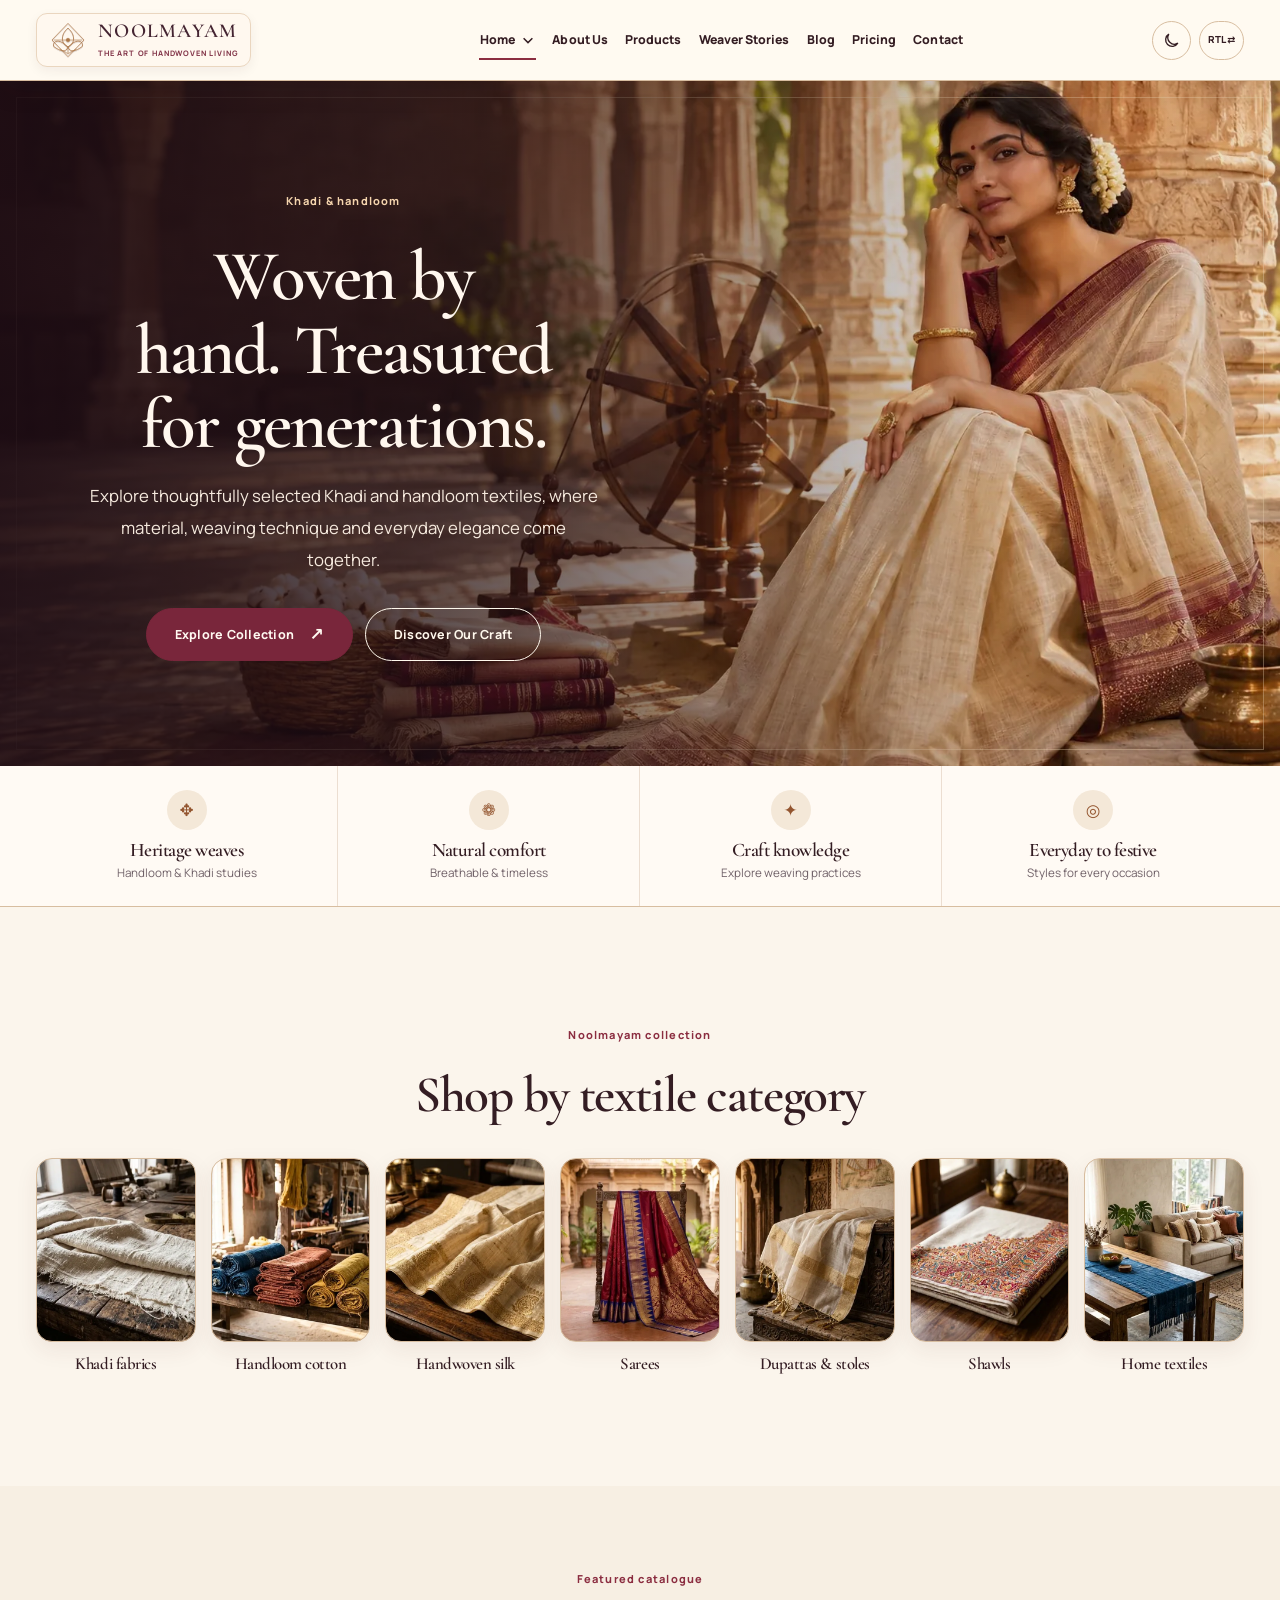
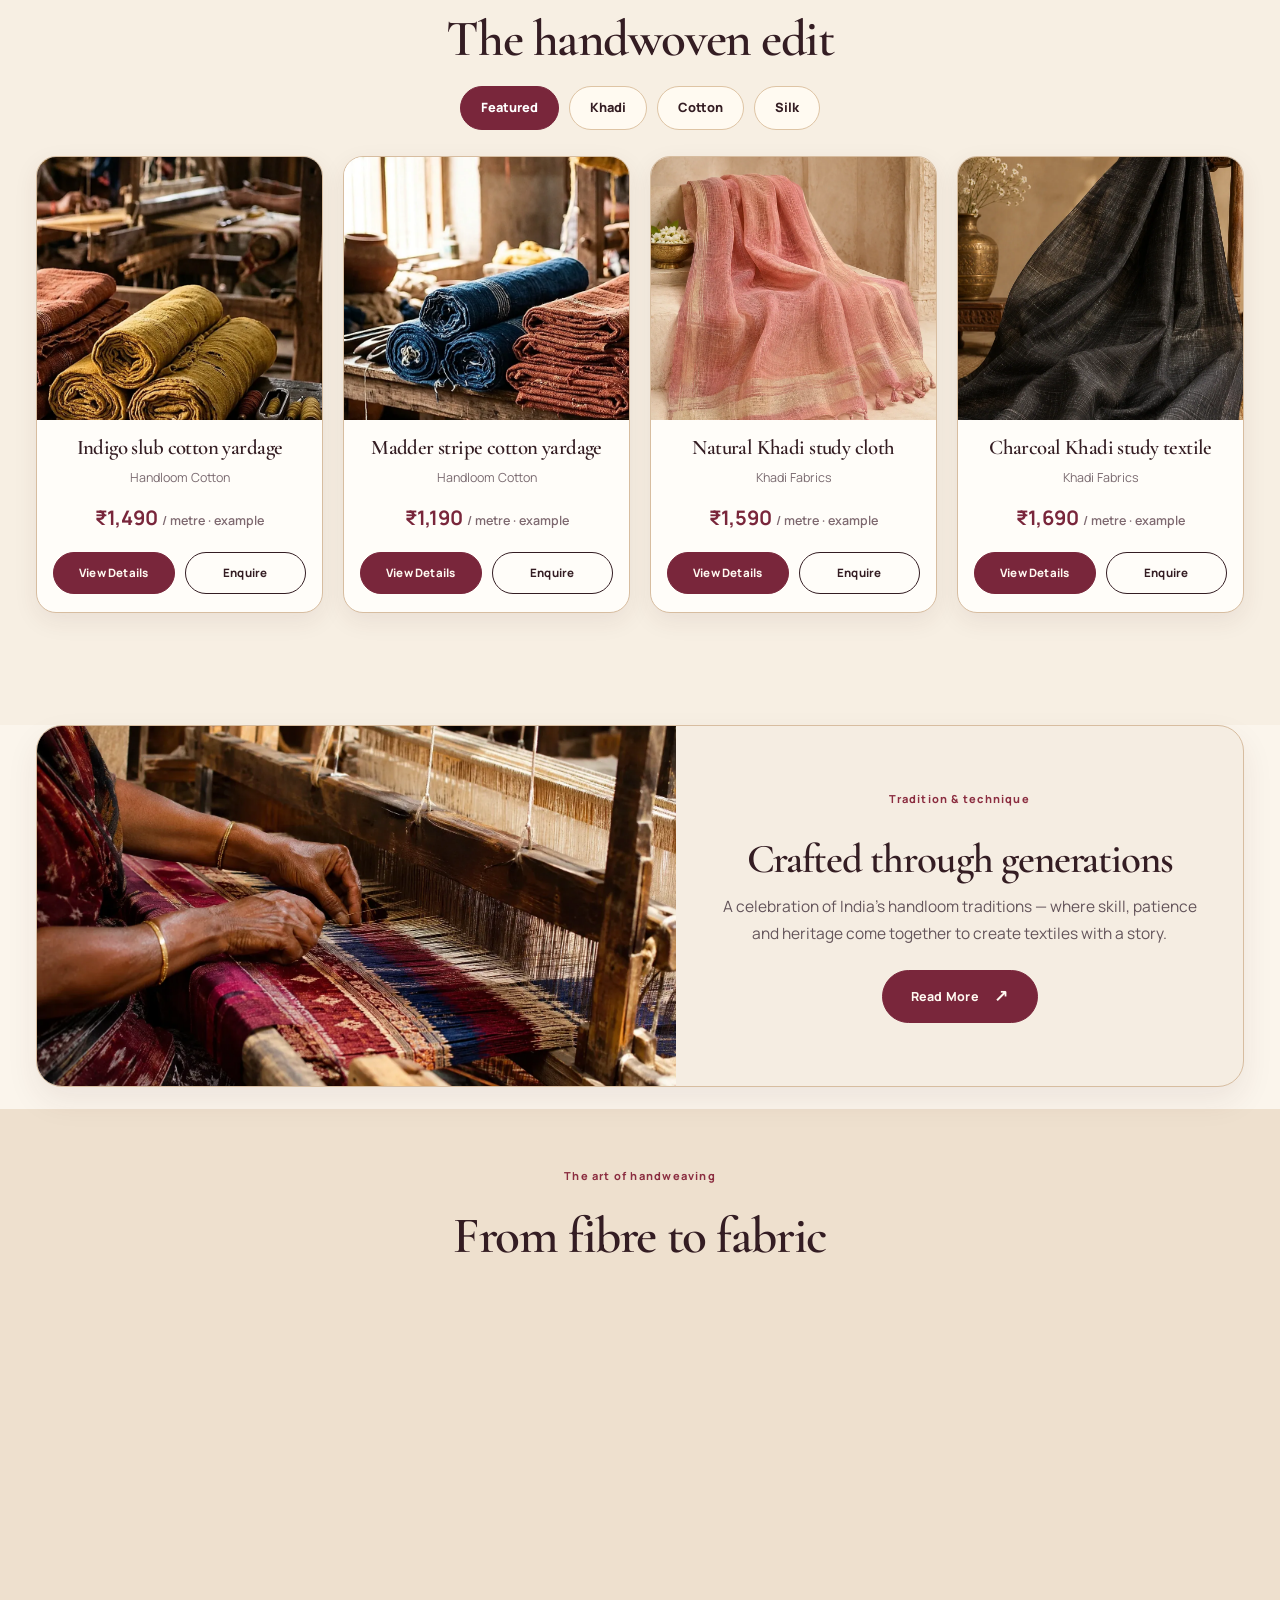
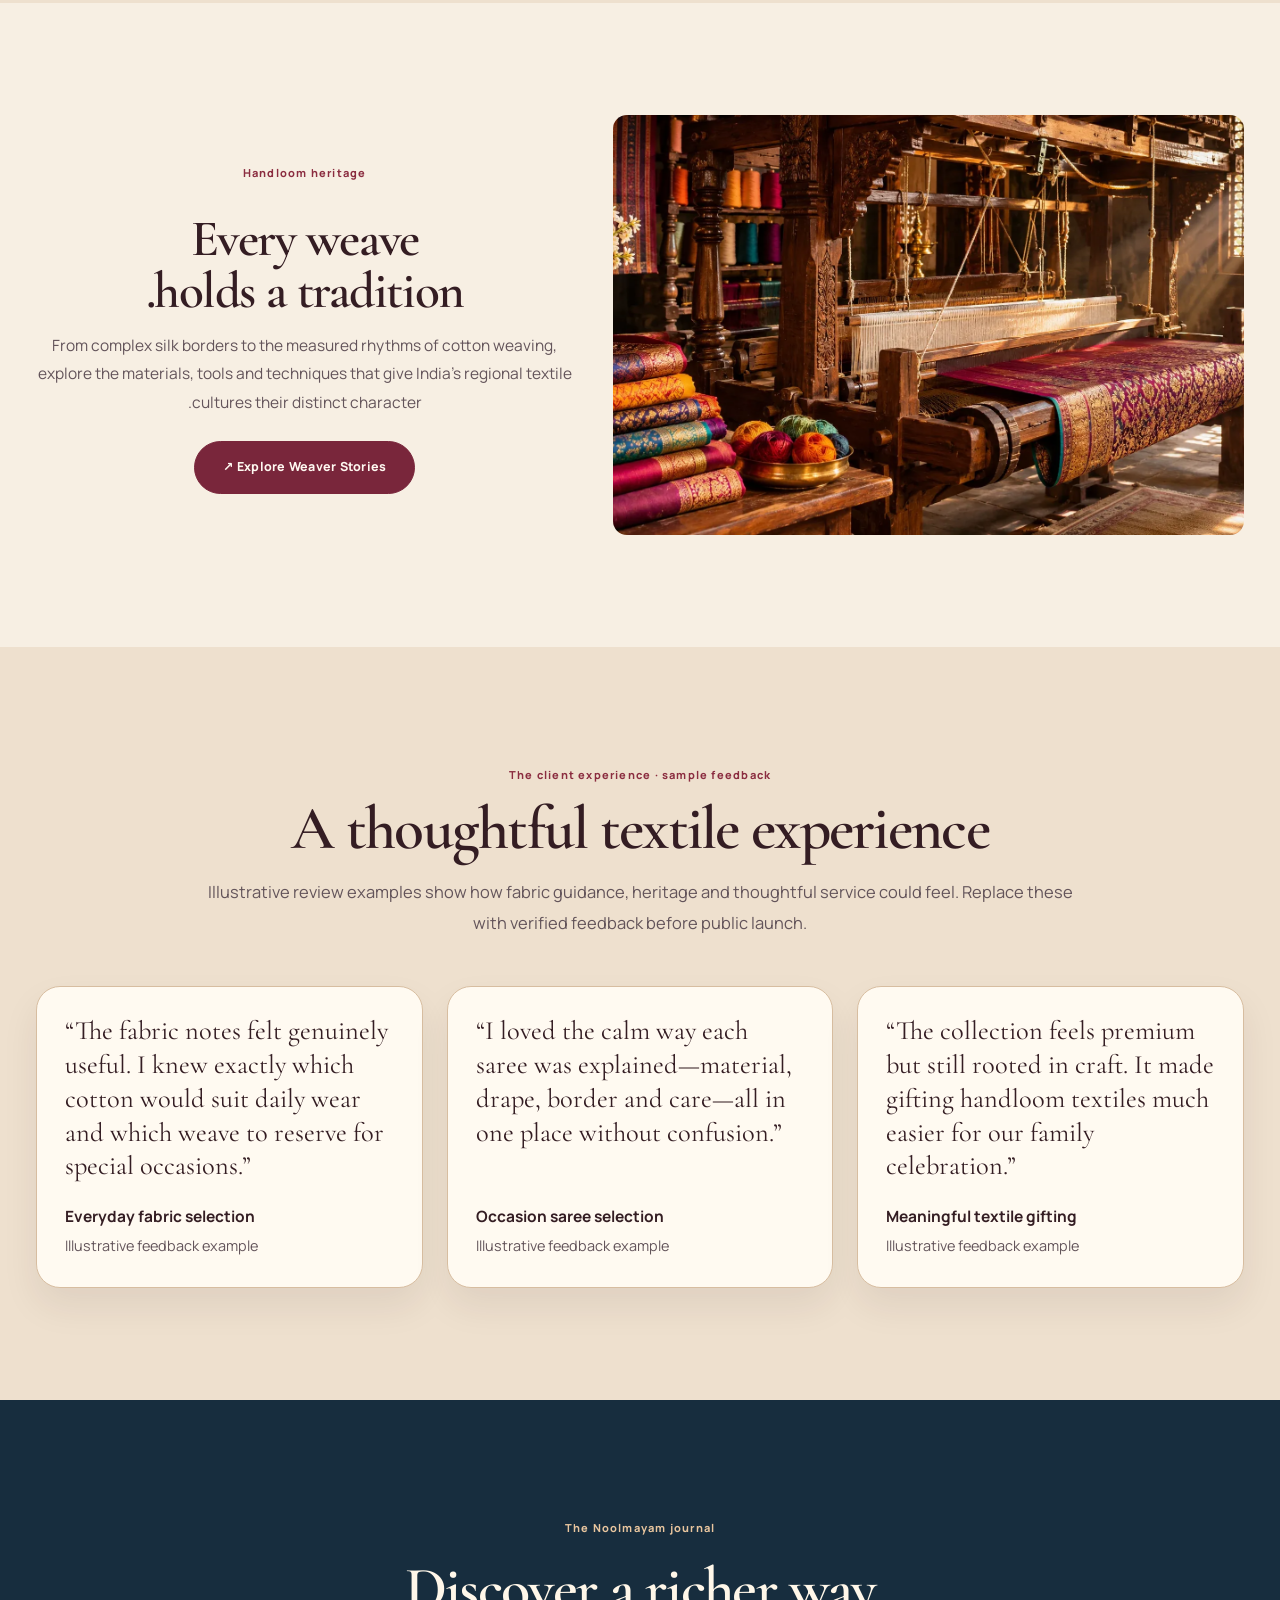
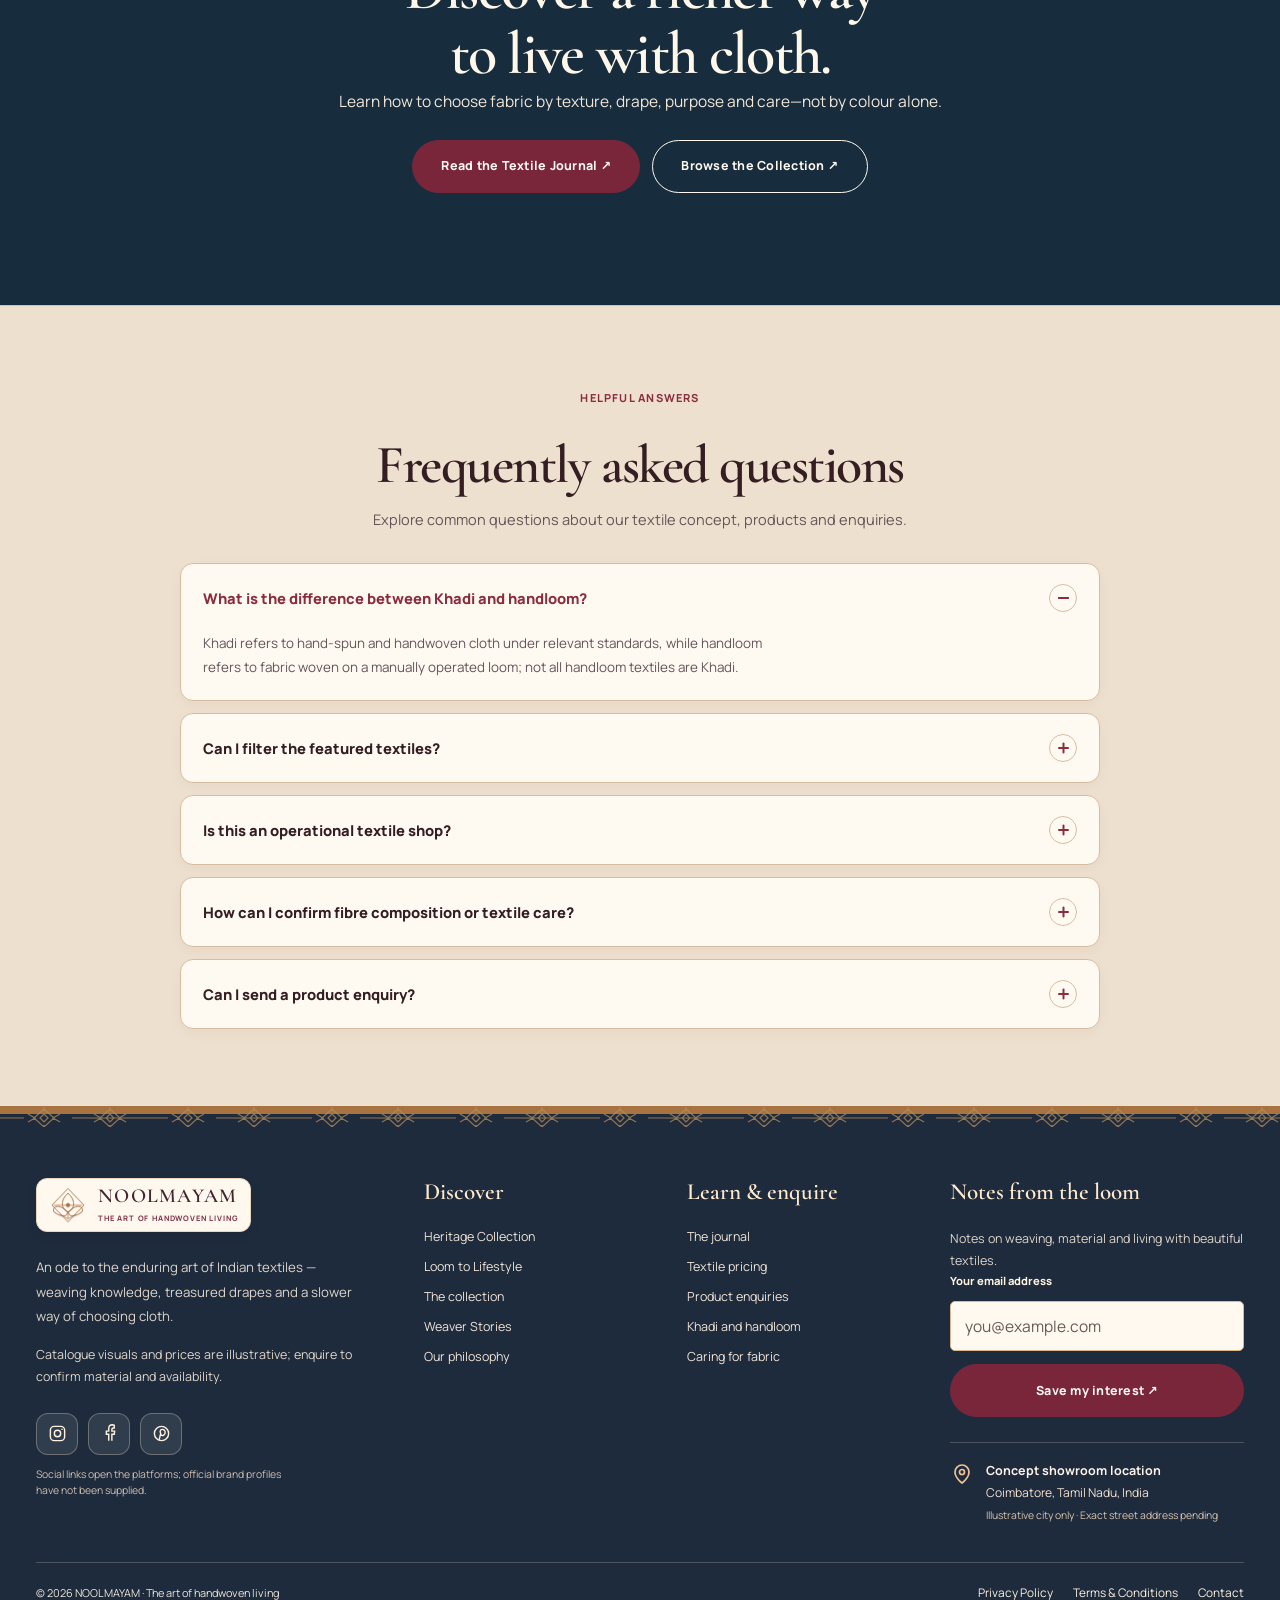
==== commit 40b15be1: "Add files via upload" ====
--- a/Noolmayam/index.html
+++ b/Noolmayam/index.html
@@ -1,12 +1,12 @@
 <!DOCTYPE html>
 
-<html dir="ltr" lang="en"><head><meta charset="utf-8"/><meta content="width=device-width,initial-scale=1" name="viewport"/><meta content="#F6EFE3" name="theme-color"/><title>NOOLMAYAM | Heritage Khadi &amp; Handloom Textile Atelier</title><meta content="Explore heritage-inspired textiles, material knowledge and curated handloom collections at NOOLMAYAM." name="description"/><meta content="website" property="og:type"/><meta content="NOOLMAYAM | Heritage Khadi &amp; Handloom Textile Atelier" property="og:title"/><meta content="Explore heritage-inspired textiles, material knowledge and curated handloom collections at NOOLMAYAM." property="og:description"/><link href="assets/icons/favicon.png" rel="icon" type="image/png"/><link href="assets/icons/favicon-32x32.png" rel="icon" sizes="32x32" type="image/png"/><link href="assets/icons/apple-touch-icon.png" rel="apple-touch-icon"/><link href="https://fonts.googleapis.com" rel="preconnect"/><link crossorigin="" href="https://fonts.gstatic.com" rel="preconnect"/><link href="https://fonts.googleapis.com/css2?family=Cormorant+Garamond:wght@400;500;600;700&amp;family=Manrope:wght@400;500;600;700;800&amp;display=swap" rel="stylesheet"/><link href="assets/css/style.css" rel="stylesheet"/><link href="assets/css/heritage.css" rel="stylesheet"/><link href="assets/css/layout-polish.css" rel="stylesheet"/><link href="assets/css/rtl-hero-spacing.css" rel="stylesheet"/><link href="assets/css/client-review-fixes.css" rel="stylesheet"/><script>try{document.documentElement.dataset.theme=localStorage.getItem('noolmayam-theme')||localStorage.getItem('noolora-theme')||'light';document.documentElement.dir=localStorage.getItem('noolmayam-dir')||localStorage.getItem('noolora-dir')||'ltr'}catch(e){}</script><script defer="" src="assets/js/data.js"></script><script defer="" src="assets/js/site.js"></script></head><body class="heritage-relaunch" data-page="home1"><a class="skip-link" href="#main">Skip to content</a><div id="siteHeader"></div><main id="main">
+<html dir="ltr" lang="en"><head><meta charset="utf-8"/><meta content="width=device-width,initial-scale=1" name="viewport"/><meta content="#F6EFE3" name="theme-color"/><title>NOOLMAYAM | Heritage Khadi &amp; Handloom Textile Atelier</title><meta content="Explore heritage-inspired textiles, material knowledge and curated handloom collections at NOOLMAYAM." name="description"/><meta content="website" property="og:type"/><meta content="NOOLMAYAM | Heritage Khadi &amp; Handloom Textile Atelier" property="og:title"/><meta content="Explore heritage-inspired textiles, material knowledge and curated handloom collections at NOOLMAYAM." property="og:description"/><link href="assets/icons/favicon.png" rel="icon" type="image/png"/><link href="assets/icons/favicon-32x32.png" rel="icon" sizes="32x32" type="image/png"/><link href="assets/icons/apple-touch-icon.png" rel="apple-touch-icon"/><link href="https://fonts.googleapis.com" rel="preconnect"/><link crossorigin="" href="https://fonts.gstatic.com" rel="preconnect"/><link href="https://fonts.googleapis.com/css2?family=Cormorant+Garamond:wght@400;500;600;700&amp;family=Manrope:wght@400;500;600;700;800&amp;display=swap" rel="stylesheet"/><link href="assets/css/style.css" rel="stylesheet"/><link href="assets/css/heritage.css" rel="stylesheet"/><link href="assets/css/layout-polish.css" rel="stylesheet"/><link href="assets/css/rtl-hero-spacing.css" rel="stylesheet"/><link href="assets/css/client-review-fixes.css" rel="stylesheet"/><link href="assets/css/testing-team-qa.css" rel="stylesheet"/><link href="assets/css/unified-headings.css" rel="stylesheet"/><link href="assets/css/card-alignment-final.css" rel="stylesheet"/><script>try{document.documentElement.dataset.theme=localStorage.getItem('noolmayam-theme')||localStorage.getItem('noolora-theme')||'light';document.documentElement.dir=localStorage.getItem('noolmayam-dir')||localStorage.getItem('noolora-dir')||'ltr'}catch(e){}</script><script defer="" src="assets/js/data.js"></script><script defer="" src="assets/js/site.js"></script></head><body class="heritage-relaunch" data-page="home1"><a class="skip-link" href="#main">Skip to content</a><div id="siteHeader"></div><main id="main">
 <section class="reference-home-hero">
 <div class="reference-home-overlay"></div>
 <div class="wrap reference-home-inner">
 <div class="reference-home-copy">
-<span class="eyebrow">KHADI &amp; HANDLOOM</span>
-<h1>Woven by Hand.<br/>Treasured for<br/>Generations.</h1>
+<span class="eyebrow">Khadi &amp; handloom</span>
+<h1>Woven by hand. Treasured for generations.</h1>
 <p>Explore thoughtfully selected Khadi and handloom textiles, where material, weaving technique and everyday elegance come together.</p>
 <div class="button-row">
 <a class="btn btn-primary" href="products.html">Explore Collection <span aria-hidden="true">↗</span></a>
@@ -18,27 +18,27 @@
 <section class="feature-mini-strip">
 <div class="wrap">
 <div class="mini-feature-grid">
-<article><span>✥</span><h3>Heritage Weaves</h3><p>Handloom &amp; Khadi studies</p></article>
-<article><span>❁</span><h3>Natural Comfort</h3><p>Breathable &amp; timeless</p></article>
-<article><span>✦</span><h3>Craft Knowledge</h3><p>Explore weaving practices</p></article>
-<article><span>◎</span><h3>Everyday to Festive</h3><p>Styles for every occasion</p></article>
+<article><span>✥</span><h3>Heritage weaves</h3><p>Handloom &amp; Khadi studies</p></article>
+<article><span>❁</span><h3>Natural comfort</h3><p>Breathable &amp; timeless</p></article>
+<article><span>✦</span><h3>Craft knowledge</h3><p>Explore weaving practices</p></article>
+<article><span>◎</span><h3>Everyday to festive</h3><p>Styles for every occasion</p></article>
 </div>
 </div>
 </section>
 <section class="section cream-section">
 <div class="wrap">
 <div class="section-heading ornamental">
-<span class="eyebrow">NOOLMAYAM COLLECTION</span>
-<h2>Shop by Textile Category</h2>
+<span class="eyebrow">Noolmayam collection</span>
+<h2>Shop by textile category</h2>
 </div>
 <div class="category-row-grid">
-<a class="category-row-card" href="products.html?category=Khadi%20Fabrics"><div aria-label="Khadi fabrics" class="atlas-image atlas-category-0" role="img"></div><h3>Khadi Fabrics</h3></a>
-<a class="category-row-card" href="products.html?category=Handloom%20Cotton"><div aria-label="Handloom cotton" class="atlas-image atlas-category-1" role="img"></div><h3>Handloom Cotton</h3></a>
-<a class="category-row-card" href="products.html?category=Handwoven%20Silk"><div aria-label="Handwoven silk" class="atlas-image atlas-category-2" role="img"></div><h3>Handwoven Silk</h3></a>
+<a class="category-row-card" href="products.html?category=Khadi%20Fabrics"><div aria-label="Khadi fabrics" class="atlas-image atlas-category-0" role="img"></div><h3>Khadi fabrics</h3></a>
+<a class="category-row-card" href="products.html?category=Handloom%20Cotton"><div aria-label="Handloom cotton" class="atlas-image atlas-category-1" role="img"></div><h3>Handloom cotton</h3></a>
+<a class="category-row-card" href="products.html?category=Handwoven%20Silk"><div aria-label="Handwoven silk" class="atlas-image atlas-category-2" role="img"></div><h3>Handwoven silk</h3></a>
 <a class="category-row-card" href="products.html?category=Sarees"><div aria-label="Sarees" class="atlas-image atlas-category-3" role="img"></div><h3>Sarees</h3></a>
-<a class="category-row-card" href="products.html?category=Dupattas%20%26%20Stoles"><div aria-label="Dupattas and stoles" class="atlas-image atlas-category-4" role="img"></div><h3>Dupattas &amp; Stoles</h3></a>
+<a class="category-row-card" href="products.html?category=Dupattas%20%26%20Stoles"><div aria-label="Dupattas and stoles" class="atlas-image atlas-category-4" role="img"></div><h3>Dupattas &amp; stoles</h3></a>
 <a class="category-row-card" href="products.html?category=Shawls"><div aria-label="Shawls" class="atlas-image atlas-category-5" role="img"></div><h3>Shawls</h3></a>
-<a class="category-row-card" href="products.html?category=Home%20Textiles"><div aria-label="Home textiles" class="atlas-image atlas-category-6" role="img"></div><h3>Home Textiles</h3></a>
+<a class="category-row-card" href="products.html?category=Home%20Textiles"><div aria-label="Home textiles" class="atlas-image atlas-category-6" role="img"></div><h3>Home textiles</h3></a>
 </div>
 </div>
 </section>
@@ -46,18 +46,16 @@
 <div class="wrap">
 <div class="showcase-head">
 <div class="section-heading ornamental left">
-<span class="eyebrow">FEATURED CATALOGUE</span>
-<h2>The Handwoven Edit</h2>
+<span class="eyebrow">Featured catalogue</span>
+<h2>The handwoven edit</h2>
 </div>
-<div aria-label="collection filters" class="showcase-tabs">
-<a class="active" href="products.html">Featured</a><a class="" href="products.html?category=Khadi%20Fabrics">Khadi</a><a class="" href="products.html?category=Handloom%20Cotton">Cotton</a><a class="" href="products.html?category=Handwoven%20Silk">Silk</a>
-</div>
+<div role="group" aria-label="Filter featured textiles" class="showcase-tabs"><button class="active" type="button" data-showcase="featured" aria-pressed="true">Featured</button><button type="button" data-showcase="Khadi Fabrics" aria-pressed="false">Khadi</button><button type="button" data-showcase="Handloom Cotton" aria-pressed="false">Cotton</button><button type="button" data-showcase="Handwoven Silk" aria-pressed="false">Silk</button></div>
 </div>
 <div class="showcase-product-grid">
-<article class="catalog-card"><img alt="Illustrative textile visual of Indigo Slub Cotton Yardage" loading="lazy" src="assets/images/product-01.webp"/><div class="catalog-copy"><h3>Indigo Slub Cotton Yardage</h3><p>Handloom Cotton</p><strong>₹1,490 <small>/ metre · example</small></strong><div class="catalog-actions"><a class="btn btn-primary" href="product-details.html?id=t01">View Details</a><a class="btn btn-outline" href="contact.html?product=t01">Enquire</a></div></div></article>
-<article class="catalog-card"><img alt="Illustrative textile visual of Madder Stripe Cotton Yardage" loading="lazy" src="assets/images/product-02.webp"/><div class="catalog-copy"><h3>Madder Stripe Cotton Yardage</h3><p>Handloom Cotton</p><strong>₹1,190 <small>/ metre · example</small></strong><div class="catalog-actions"><a class="btn btn-primary" href="product-details.html?id=t02">View Details</a><a class="btn btn-outline" href="contact.html?product=t02">Enquire</a></div></div></article>
-<article class="catalog-card"><img alt="Illustrative textile visual of Natural Khadi Study Cloth" loading="lazy" src="assets/images/product-03.webp"/><div class="catalog-copy"><h3>Natural Khadi Study Cloth</h3><p>Khadi Fabrics</p><strong>₹1,590 <small>/ metre · example</small></strong><div class="catalog-actions"><a class="btn btn-primary" href="product-details.html?id=t03">View Details</a><a class="btn btn-outline" href="contact.html?product=t03">Enquire</a></div></div></article>
-<article class="catalog-card"><img alt="Illustrative textile visual of Charcoal Khadi Study Textile" loading="lazy" src="assets/images/product-04.webp"/><div class="catalog-copy"><h3>Charcoal Khadi Study Textile</h3><p>Khadi Fabrics</p><strong>₹1,690 <small>/ metre · example</small></strong><div class="catalog-actions"><a class="btn btn-primary" href="product-details.html?id=t04">View Details</a><a class="btn btn-outline" href="contact.html?product=t04">Enquire</a></div></div></article>
+<article class="catalog-card"><img alt="Illustrative textile visual of Indigo Slub Cotton Yardage" loading="lazy" src="assets/images/product-01.webp"/><div class="catalog-copy"><h3>Indigo slub cotton yardage</h3><p>Handloom Cotton</p><strong>₹1,490 <small>/ metre · example</small></strong><div class="catalog-actions"><a class="btn btn-primary" href="product-details.html?id=t01">View Details</a><a class="btn btn-outline" href="contact.html?product=t01">Enquire</a></div></div></article>
+<article class="catalog-card"><img alt="Illustrative textile visual of Madder Stripe Cotton Yardage" loading="lazy" src="assets/images/product-02.webp"/><div class="catalog-copy"><h3>Madder stripe cotton yardage</h3><p>Handloom Cotton</p><strong>₹1,190 <small>/ metre · example</small></strong><div class="catalog-actions"><a class="btn btn-primary" href="product-details.html?id=t02">View Details</a><a class="btn btn-outline" href="contact.html?product=t02">Enquire</a></div></div></article>
+<article class="catalog-card"><img alt="Illustrative textile visual of Natural Khadi Study Cloth" loading="lazy" src="assets/images/product-03.webp"/><div class="catalog-copy"><h3>Natural Khadi study cloth</h3><p>Khadi Fabrics</p><strong>₹1,590 <small>/ metre · example</small></strong><div class="catalog-actions"><a class="btn btn-primary" href="product-details.html?id=t03">View Details</a><a class="btn btn-outline" href="contact.html?product=t03">Enquire</a></div></div></article>
+<article class="catalog-card"><img alt="Illustrative textile visual of Charcoal Khadi Study Textile" loading="lazy" src="assets/images/product-04.webp"/><div class="catalog-copy"><h3>Charcoal Khadi study textile</h3><p>Khadi Fabrics</p><strong>₹1,690 <small>/ metre · example</small></strong><div class="catalog-actions"><a class="btn btn-primary" href="product-details.html?id=t04">View Details</a><a class="btn btn-outline" href="contact.html?product=t04">Enquire</a></div></div></article>
 </div>
 </div>
 </section>
@@ -65,18 +63,18 @@
 <div class="wrap split-highlight-panel">
 <div class="split-highlight-image"><img alt="Threads being prepared on a loom" loading="lazy" src="assets/images/heritage-loom-detail.webp"/></div>
 <div class="split-highlight-copy">
-<span class="eyebrow">TRADITION &amp; TECHNIQUE</span>
-<h2>Crafted Through Generations</h2>
+<span class="eyebrow">Tradition &amp; technique</span>
+<h2>Crafted through generations</h2>
 <p>A celebration of India’s handloom traditions — where skill, patience and heritage come together to create textiles with a story.</p>
 <a class="btn btn-primary" href="weaver-stories.html">Read More <span aria-hidden="true">↗</span></a>
 </div>
 </div>
 </section>
-<section class="section tactile-chapters"><div class="wrap"><div class="section-heading ornamental"><span class="eyebrow">THE ART OF HANDWEAVING</span><h2>From Fibre to Fabric</h2></div><div class="process-story-grid"><article><span>01</span><h3>Fibre &amp; Yarn</h3><p>Preparation begins with the fibre and the yarn. Hand-spinning is specific to traditions such as genuine Khadi; it does not apply to every handloom textile.</p></article><article><span>02</span><h3>The Working Loom</h3><p>Warp threads are arranged and tensioned, while the weft passes across them to create woven cloth and its evolving texture.</p></article><article><span>03</span><h3>The Finishing Touch</h3><p>Texture, width, drape and care needs depend on yarn, weave, finishing and intended use—ask for specifications before buying.</p></article></div></div></section><section class="section journal-teaser"><div class="wrap"><div class="journal-teaser-grid"><img alt="Traditional wooden handloom in a warm workshop" loading="lazy" src="assets/images/heritage-loom-banner.webp"/><div><span class="eyebrow">HANDLOOM HERITAGE</span><h2>Every weave holds a tradition.</h2><p>From complex silk borders to the measured rhythms of cotton weaving, explore the materials, tools and techniques that give India's regional textile cultures their distinct character.</p><a class="btn btn-primary" href="weaver-stories.html">Explore Weaver Stories ↗</a></div></div></div></section><section class="section alt-section">
+<section class="section tactile-chapters"><div class="wrap"><div class="section-heading ornamental"><span class="eyebrow">The art of handweaving</span><h2>From fibre to fabric</h2></div><div class="process-story-grid"><article><span>01</span><h3>Fibre &amp; yarn</h3><p>Preparation begins with the fibre and the yarn. Hand-spinning is specific to traditions such as genuine Khadi; it does not apply to every handloom textile.</p></article><article><span>02</span><h3>The working loom</h3><p>Warp threads are arranged and tensioned, while the weft passes across them to create woven cloth and its evolving texture.</p></article><article><span>03</span><h3>The finishing touch</h3><p>Texture, width, drape and care needs depend on yarn, weave, finishing and intended use—ask for specifications before buying.</p></article></div></div></section><section class="section journal-teaser"><div class="wrap"><div class="journal-teaser-grid"><img alt="Traditional wooden handloom in a warm workshop" loading="lazy" src="assets/images/heritage-loom-banner.webp"/><div><span class="eyebrow">Handloom heritage</span><h2>Every weave holds a tradition.</h2><p>From complex silk borders to the measured rhythms of cotton weaving, explore the materials, tools and techniques that give India's regional textile cultures their distinct character.</p><a class="btn btn-primary" href="weaver-stories.html">Explore Weaver Stories ↗</a></div></div></div></section><section class="section alt-section">
 <div class="wrap">
 <div class="section-head center">
-<span class="eyebrow">THE CLIENT EXPERIENCE · SAMPLE FEEDBACK</span>
-<h2>A Thoughtful Textile Experience</h2>
+<span class="eyebrow">The client experience · sample feedback</span>
+<h2>A thoughtful textile experience</h2>
 <p>Illustrative review examples show how fabric guidance, heritage and thoughtful service could feel. Replace these with verified feedback before public launch.</p>
 </div>
 <div class="testimonial-grid">
@@ -85,4 +83,4 @@
 <article class="testimonial-card"><p class="testimonial-quote">“The collection feels premium but still rooted in craft. It made gifting handloom textiles much easier for our family celebration.”</p><div class="testimonial-meta"><strong>Meaningful textile gifting</strong><span>Illustrative feedback example</span></div></article>
 </div>
 </div>
-</section><section class="section ending-invitation"><div class="wrap"><div class="ending-invitation-inner"><span class="eyebrow">THE NOOLMAYAM JOURNAL</span><h2>Discover a richer way to live with cloth.</h2><p>Learn how to choose fabric by texture, drape, purpose and care—not by colour alone.</p><div class="button-row"><a class="btn btn-primary" href="blog.html">Read the Textile Journal ↗</a><a class="btn btn-outline btn-dark-outline" href="products.html">Browse the Collection ↗</a></div></div></div></section></main><div aria-hidden="true" class="footer-threshold"><span>❈</span><span>✦</span><span>❈</span></div><div id="siteFooter"></div><div aria-live="polite" class="toast" id="toast" role="status"></div></body></html>+</section><section class="section ending-invitation"><div class="wrap"><div class="ending-invitation-inner"><span class="eyebrow">The Noolmayam journal</span><h2>Discover a richer way to live with cloth.</h2><p>Learn how to choose fabric by texture, drape, purpose and care—not by colour alone.</p><div class="button-row"><a class="btn btn-primary" href="blog.html">Read the Textile Journal ↗</a><a class="btn btn-outline btn-dark-outline" href="products.html">Browse the Collection ↗</a></div></div></div></section></main><div id="siteFooter"></div><div aria-live="polite" class="toast" id="toast" role="status"></div></body></html>
--- a/Noolmayam/assets/css/testing-team-qa.css
+++ b/Noolmayam/assets/css/testing-team-qa.css
@@ -0,0 +1,178 @@
+/* NOOLMAYAM • testing-team corrections | 10 November 2026
+   Adds focused fixes after all legacy styles; works in light/dark and LTR/RTL. */
+
+/* 1 — Legible, balanced navbar, keeping desktop and mobile layouts usable */
+#siteHeader{position:sticky;top:0;z-index:1600;background:var(--card)}
+#siteHeader .site-header{position:relative!important;inset:auto!important;top:auto!important;width:100%!important;z-index:1!important}
+#siteHeader .site-nav>a,#siteHeader .nav-home-trigger{font-size:clamp(.77rem,.89vw,.89rem)!important;font-weight:800!important;letter-spacing:.006em!important;line-height:1.4!important;padding:11px 1px!important}
+#siteHeader .site-nav{gap:clamp(10px,1.17vw,19px)!important}
+#siteHeader .nav-shell{gap:clamp(10px,1.4vw,24px)!important;min-height:80px}
+#siteHeader .nav-home-trigger .chevron{width:14px;height:14px}
+#siteHeader .site-nav a:focus-visible,#siteHeader button:focus-visible,
+.showcase-tabs button:focus-visible,.qa-faq-item summary:focus-visible,
+.footer-social a:focus-visible,.footer-legal a:focus-visible{outline:3px solid var(--bronze);outline-offset:4px}
+@media(min-width:1021px) and (max-width:1150px){#siteHeader .nav-shell{grid-template-columns:minmax(195px,213px) minmax(0,1fr) auto!important;gap:7px!important}#siteHeader .site-nav{gap:9px!important}#siteHeader .site-nav>a,#siteHeader .nav-home-trigger{font-size:.76rem!important}}
+@media(max-width:1020px){#siteHeader .site-nav{display:none!important}#siteHeader .nav-shell{display:flex!important;justify-content:space-between!important}#siteHeader .menu-toggle{display:inline-flex!important}}
+@media(max-width:520px){#siteHeader .nav-shell{min-height:68px!important}.mobile-drawer{padding-inline:clamp(16px,5vw,28px)}}
+
+/* 2 — Body/footer meet immediately, without the former ornamental white band */
+body>main,main#main{margin-bottom:0!important;padding-bottom:0!important}
+#siteFooter{display:block;margin:0!important;padding:0!important;line-height:normal}
+#siteFooter .site-footer{margin:0!important;display:flow-root}
+.footer-threshold{display:none!important}
+main#main > :last-child{margin-bottom:0!important}
+
+/* 3/4/5 — Social links, honest city address and readable footer policy links */
+.site-footer{padding-block:clamp(47px,5vw,72px) 23px!important}
+.site-footer .footer-grid{gap:clamp(18px,2.9vw,42px)}
+.footer-social{display:flex;align-items:center;gap:10px;flex-wrap:wrap;margin-top:24px}
+.footer-social a{display:grid!important;place-items:center;width:42px;height:42px;background:rgba(255,255,255,.085);border:1px solid rgba(248,230,208,.3);border-radius:12px;color:#fff1de!important;transition:transform .2s ease,border-color .2s ease,background .2s ease}
+.footer-social a:hover{transform:translateY(-3px);background:#8e3b4d;border-color:#c69772}
+.footer-social svg{width:19px;height:19px}
+.footer-social-hint{font-size:.65rem;line-height:1.6;color:#cfbfb0;margin-top:11px;max-width:260px}
+.footer-address{display:flex;align-items:flex-start;gap:12px;margin-top:25px;padding:18px 0 0;border-top:1px solid rgba(255,240,225,.2)}
+.footer-address svg{width:24px;height:24px;flex:none;color:#f0c194;margin-top:1px}
+.footer-address div{display:grid;gap:4px;min-width:0;line-height:1.55}
+.footer-address strong{font-size:.78rem;color:#fff3e8}
+.footer-address span{font-size:.76rem;color:#f4e1ce}
+.footer-address small{font-size:.65rem;color:#d9c4ae}
+.footer-bottom{margin-top:39px!important;gap:16px!important;padding-top:21px!important}
+.footer-legal{display:flex;align-items:center;justify-content:flex-end;flex-wrap:wrap;gap:9px 20px}
+.footer-legal a{color:#fff1df!important;font-size:.74rem;text-decoration:none;text-underline-offset:4px;transition:color .2s ease}
+.footer-legal a:hover{text-decoration:underline;color:#f2c394!important}
+@media(max-width:1150px){.site-footer .footer-grid{grid-template-columns:repeat(2,minmax(0,1fr));gap:28px}}
+@media(max-width:640px){.site-footer .footer-grid{grid-template-columns:1fr;gap:31px}.footer-bottom{justify-content:flex-start!important;align-items:flex-start!important;flex-direction:column!important}.footer-legal{justify-content:flex-start}.footer-address{margin-top:17px}}
+
+/* 6 — Heading and number aligned consistently at the top of each process card */
+.process-story-grid{align-items:stretch;gap:18px}
+.process-story-grid article{display:grid!important;grid-template-columns:42px minmax(0,1fr);grid-template-rows:auto 1fr;column-gap:14px;row-gap:8px;align-items:start;text-align:start!important;padding:27px 23px!important;min-height:192px}
+.process-story-grid article>span{grid-column:1;grid-row:1;align-self:start;margin-top:7px;text-align:center;font-size:.76rem!important;line-height:1.3;font-variant-numeric:tabular-nums}
+.process-story-grid article>h3{grid-column:2;grid-row:1;text-align:start!important;margin:0!important;font-size:clamp(1.45rem,2vw,1.95rem)!important;line-height:1.16}
+.process-story-grid article>p{grid-column:2;grid-row:2;text-align:start!important;margin:0!important;font-size:.84rem!important;line-height:1.72}
+@media(max-width:940px){.process-story-grid{grid-template-columns:repeat(2,minmax(0,1fr))}}
+@media(max-width:620px){.process-story-grid{grid-template-columns:1fr}.process-story-grid article{min-height:0;padding:22px 18px!important}}
+
+/* 7 — The Featured/Khadi/Cotton/Silk controls now filter live (and show keyboard focus) */
+.showcase-tabs button{appearance:none;display:inline-flex;align-items:center;justify-content:center;min-height:43px;padding:9px 20px;border-radius:999px;border:1px solid #dec4a4;background:var(--card);font-family:var(--font);font-weight:800;font-size:.8rem;color:var(--ink);cursor:pointer;transition:background .22s,color .22s,transform .22s,border-color .22s}
+.showcase-tabs button:hover{transform:translateY(-2px);border-color:var(--rose)}
+.showcase-tabs button.active,.showcase-tabs button[aria-pressed=true]{background:#79263b!important;color:#fff!important;border-color:#79263b!important}
+[data-theme=dark] .showcase-tabs button:not(.active){background:var(--card);color:var(--ink);border-color:var(--border)}
+.showcase-product-grid .catalog-card{height:100%}
+
+/* 8/9/10 — About section spacing, common heading scale and correct ordered columns */
+body[data-page=about] .section{padding-block:clamp(44px,5vw,72px)!important}
+body[data-page=about] .section-head{margin-bottom:26px!important}
+body[data-page=about] .about-manifesto{max-width:870px}
+body[data-page=about] .about-manifesto>p{margin-top:17px!important;line-height:1.72!important}
+body[data-page=about] .section-head p{max-width:680px;margin:12px auto 0!important;line-height:1.65!important}
+body[data-page=about] .about-manifesto h2,body[data-page=about] .section-head h2,body[data-page=about] .split-copy h2{font-size:clamp(2.55rem,4.2vw,4.15rem)!important;line-height:1.1!important;letter-spacing:-.025em!important;font-weight:600!important}
+body[data-page=about] .values-grid{gap:16px!important;align-items:stretch!important;grid-template-columns:repeat(4,minmax(0,1fr))!important}
+body[data-page=about] .values-grid article{padding:25px 20px!important;min-height:0!important;align-items:flex-start!important;text-align:start!important}
+body[data-page=about] .values-grid article .big-num{font-size:1rem;margin-bottom:3px}
+body[data-page=about] .values-grid article h3{margin:5px 0 11px!important;font-size:clamp(1.5rem,1.9vw,2rem)!important;text-align:start!important}
+body[data-page=about] .values-grid article p{text-align:start!important;font-size:.78rem!important;line-height:1.7}
+.heritage-insights{display:grid!important;grid-template-columns:repeat(3,minmax(0,1fr))!important;gap:20px!important;align-items:stretch!important}
+.heritage-insight{min-width:0;display:flex!important;flex-direction:column!important;align-items:flex-start!important;text-align:start!important;gap:11px!important;border:1px solid var(--border);background:var(--card);border-radius:14px;padding:26px 24px;box-shadow:0 9px 24px rgba(54,33,33,.045);height:100%!important}
+.heritage-insight .insight-number{display:block;color:var(--rose);font-size:.72rem;font-weight:800;letter-spacing:.07em;margin:0!important;line-height:1.4}
+.heritage-insight h3{font-size:clamp(1.55rem,2.2vw,2.15rem)!important;line-height:1.15!important;margin:0!important;text-align:start!important}
+.heritage-insight p{font-size:.83rem!important;line-height:1.7!important;margin:0!important;text-align:start!important;color:var(--muted)}
+@media(max-width:1020px){body[data-page=about] .values-grid{grid-template-columns:repeat(2,minmax(0,1fr))!important}.heritage-insights{grid-template-columns:repeat(2,minmax(0,1fr))!important}}
+@media(max-width:640px){body[data-page=about] .values-grid,.heritage-insights{grid-template-columns:1fr!important}body[data-page=about] .section{padding-block:43px!important}.heritage-insight{padding:22px 20px}}
+
+/* 11 — Easy-to-find product search above result count, synchronized with sidebar */
+.catalogue-search-bar{display:grid;gap:8px;margin-bottom:18px;padding:19px 21px;border:1px solid var(--border);border-radius:14px;background:var(--card)}
+.catalogue-search-bar>label{font-weight:850;font-size:.77rem;color:var(--ink);letter-spacing:.02em}
+.catalogue-search-field{position:relative;display:flex;align-items:center}
+.catalogue-search-field>svg{position:absolute;inset-inline-start:15px;width:20px;height:20px;color:var(--rose);pointer-events:none}
+.catalogue-search-field>input{width:100%;height:47px;padding:11px 16px;padding-inline-start:46px;border-radius:9px;border:1px solid var(--border);background:var(--bg);color:var(--ink);font-family:var(--font);font-size:.86rem;outline-offset:2px}
+.catalogue-search-field>input:focus-visible{outline:2px solid var(--bronze);border-color:var(--bronze)}
+.catalogue-search-field>input::placeholder{color:var(--muted)}
+
+/* 12 — Consistent text/order alignment in product cards; centred range control */
+.catalogue-shell{grid-template-columns:minmax(245px,265px) minmax(0,1fr)!important;gap:clamp(18px,2.2vw,33px)!important}
+.catalogue-results,.product-grid,.product-card,.product-copy{min-width:0}
+.product-grid{align-items:stretch!important;gap:18px!important}
+.product-card{height:100%;overflow:hidden}
+.product-card .product-image{display:block;overflow:hidden;aspect-ratio:4/4.2}
+.product-card .product-image img{width:100%;height:100%;object-fit:cover}
+.product-card .product-copy{display:flex!important;align-items:stretch!important;text-align:center;gap:8px!important;padding:18px 17px 19px!important}
+.product-card .product-copy .eyebrow{min-height:2em;margin:0!important;line-height:1.6!important}
+.product-card .product-copy h3{font-size:clamp(1.42rem,1.75vw,1.85rem)!important;min-height:2.27em!important;line-height:1.15!important;margin:0!important;display:flex;justify-content:center;align-items:flex-start;text-align:center}
+.product-card .product-copy>p{font-size:.77rem!important;line-height:1.6!important;min-height:4.8em!important;max-width:34ch;margin:0 auto!important;text-align:center!important}
+.product-card .product-meta{justify-content:center;flex-wrap:wrap;margin:0 auto!important;gap:8px;text-align:center}
+.product-card .product-price{margin-top:auto!important;padding-top:12px;text-align:center!important}
+.product-card .product-action{width:100%;margin-top:8px!important;display:flex;justify-content:center!important;gap:8px}
+.product-card .product-action .btn{display:inline-flex;align-items:center;justify-content:center;text-align:center;min-width:0}
+.filter-panel input[type=range]{display:block;box-sizing:border-box;width:calc(100% - 10px)!important;margin:11px auto 17px!important;cursor:pointer;accent-color:var(--rose)}
+.filter-panel input[type=range]::-webkit-slider-thumb{cursor:grab}
+.filter-panel output{float:none;display:inline-block;margin-inline-start:8px;font-variant-numeric:tabular-nums}
+.results-toolbar{gap:10px 16px!important;margin-bottom:18px!important;padding-bottom:15px!important}
+.results-toolbar p{margin:0!important}
+@media(max-width:1020px){.catalogue-shell{grid-template-columns:1fr!important}.filter-panel{position:static!important;display:grid;grid-template-columns:repeat(2,minmax(0,1fr));gap:9px 16px}.filter-panel h2{grid-column:1/-1}.filter-panel label,.filter-panel input,.filter-panel select{min-width:0}.product-grid{grid-template-columns:repeat(3,minmax(0,1fr))!important}}
+@media(max-width:760px){.product-grid{grid-template-columns:repeat(2,minmax(0,1fr))!important}.product-card .product-action{flex-wrap:wrap}}
+@media(max-width:520px){.filter-panel{display:block}.filter-panel select,.filter-panel input{width:100%}.product-grid{grid-template-columns:1fr!important}.product-card .product-copy h3{min-height:0!important}.product-card .product-copy>p{min-height:0!important}.catalogue-search-bar{padding:16px}}
+
+/* 13/14 — Compact blog filter bar and tighter editorial card rhythm */
+body[data-page=blog] .section.grain{padding-top:clamp(38px,4vw,60px)!important}
+.journal-controls{width:100%;max-width:1050px;margin:0 auto 24px!important;display:grid!important;grid-template-columns:repeat(2,minmax(0,1fr));gap:4px 18px!important;padding:18px 22px!important;border:1px solid var(--border);border-radius:15px;background:var(--card);box-shadow:0 7px 24px rgba(54,27,28,.04);align-items:end!important}
+.journal-controls label{font-size:.73rem!important;min-height:0!important;margin:0 0 4px!important;line-height:1.5}
+.journal-controls label:first-of-type{grid-column:1;grid-row:1}
+.journal-controls label:nth-of-type(2){grid-column:2;grid-row:1}
+.journal-controls>input{grid-column:1;grid-row:2}
+.journal-controls>select{grid-column:2;grid-row:2}
+.journal-controls>input,.journal-controls>select{width:100%;height:44px!important;min-height:44px!important;margin:0!important;padding:8px 13px!important;border-radius:9px!important;font-size:.83rem;color:var(--ink)}
+.journal-grid{gap:18px!important;align-items:stretch!important}
+.journal-card{display:flex;flex-direction:column;height:100%;min-width:0}
+.journal-card .journal-photo{aspect-ratio:16/10.5;flex:none;overflow:hidden}
+.journal-card .journal-photo .atlas-image{height:100%;min-height:0!important}
+.journal-card .journal-body{display:flex;flex-direction:column;align-items:stretch;gap:9px!important;padding:18px 20px 21px!important;min-height:0!important}
+.journal-card .journal-body .eyebrow{margin:0!important;font-size:.6rem!important;line-height:1.5}
+.journal-card .journal-body h3{display:block!important;font-size:clamp(1.55rem,2vw,2rem)!important;line-height:1.14!important;min-height:0!important;margin:0!important;text-align:center}
+.journal-card .journal-body p{font-size:.79rem!important;line-height:1.65!important;margin:0!important;min-height:0!important;text-align:center}
+.journal-card .journal-body .text-link{margin:10px auto 0!important;padding-top:4px;align-self:center;font-size:.75rem!important}
+@media(max-width:850px){.journal-grid{grid-template-columns:repeat(2,minmax(0,1fr))!important}}
+@media(max-width:580px){.journal-controls{grid-template-columns:1fr!important;gap:6px!important;padding:16px!important}.journal-controls label:first-of-type{grid-column:1;grid-row:1}.journal-controls>input{grid-column:1;grid-row:2;margin-bottom:7px!important}.journal-controls label:nth-of-type(2){grid-column:1;grid-row:3}.journal-controls>select{grid-column:1;grid-row:4}.journal-grid{grid-template-columns:1fr!important}}
+
+/* 15 — Unambiguous, accessible form labels, validation states and input alignment */
+.accessible-form-grid{align-items:start!important;gap:17px 20px!important}
+.form-panel .field{display:flex;flex-direction:column;min-width:0;gap:7px}
+.form-panel .field label{display:block!important;text-align:start!important;color:var(--ink);font-size:.81rem!important;font-weight:800!important;line-height:1.5;margin:0!important}
+.form-panel .field input,.form-panel .field select,.form-panel .field textarea{display:block;width:100%;max-width:100%;height:48px;min-height:48px;border-radius:9px!important;padding:10px 13px!important;background:var(--bg);color:var(--ink)}
+.form-panel .field textarea{height:auto;min-height:140px;resize:vertical}
+.form-panel .field input[aria-invalid=true],.form-panel .field select[aria-invalid=true],.form-panel .field textarea[aria-invalid=true]{border-color:#bd3c49!important;outline-color:#bd3c49}
+.form-panel .field .error{display:block;color:#a93247;font-size:.7rem;min-height:.8em;line-height:1.5}
+@media(max-width:620px){.accessible-form-grid{grid-template-columns:1fr!important}}
+
+/* 16 — Accessible FAQ questions and answers on relevant pages */
+.qa-faq-section{padding-block:clamp(55px,6vw,88px)!important;background:var(--bg-alt);border-top:1px solid var(--border)}
+.qa-faq-intro{text-align:center;max-width:790px;margin:0 auto 32px}
+.qa-faq-intro h2{font-size:clamp(2.6rem,4.2vw,4.1rem);line-height:1.13;margin:9px 0 11px}
+.qa-faq-intro p{max-width:600px;margin:0 auto;font-size:.91rem;line-height:1.7}
+.qa-faq-list{max-width:920px;margin-inline:auto;display:grid;gap:12px}
+.qa-faq-item{border:1px solid var(--border);background:var(--card);border-radius:13px;overflow:hidden;box-shadow:0 4px 14px rgba(52,30,31,.04)}
+.qa-faq-item summary{list-style:none;display:flex;gap:18px;justify-content:space-between;align-items:center;padding:20px 22px;cursor:pointer;font-weight:800;color:var(--ink);font-size:.92rem;line-height:1.5}
+.qa-faq-item summary::-webkit-details-marker{display:none}
+.qa-faq-plus{position:relative;display:grid;place-items:center;flex:none;width:28px;height:28px;border:1px solid var(--border);border-radius:50%;color:var(--rose)}
+.qa-faq-plus:before,.qa-faq-plus:after{content:"";position:absolute;width:11px;height:2px;background:currentColor;border-radius:2px;transition:transform .2s ease}
+.qa-faq-plus:after{transform:rotate(90deg)}
+.qa-faq-item[open] .qa-faq-plus:after{transform:rotate(0)}
+.qa-faq-item[open] summary{color:var(--rose)}
+.qa-faq-answer{padding:0 22px 20px}
+.qa-faq-answer p{color:var(--muted);font-size:.84rem;line-height:1.78;margin:0;max-width:74ch}
+
+/* Letter-style privacy and terms documents */
+.qa-policy-page{padding:clamp(45px,6vw,85px) 0!important;background:var(--bg-alt)}
+.qa-policy-paper{max-width:930px;margin:0 auto;padding:clamp(26px,6vw,65px);background:var(--card);border:1px solid var(--border);box-shadow:0 18px 43px rgba(45,26,27,.065);border-radius:10px}
+.qa-policy-paper h1{font-size:clamp(3rem,5vw,5.3rem);margin:16px 0 12px;color:var(--ink)}
+.qa-policy-lead{font-size:1.05rem;max-width:650px;line-height:1.65}
+.qa-policy-date{font-size:.75rem;color:var(--rose);font-weight:750;letter-spacing:.02em;margin:12px 0 30px;padding-bottom:23px;border-bottom:1px solid var(--border)}
+.qa-policy-entry{padding:12px 0 19px;border-bottom:1px solid var(--border);margin-bottom:13px}
+.qa-policy-entry h2{font-size:clamp(1.55rem,2.4vw,2.1rem);margin-bottom:11px}
+.qa-policy-entry p{font-size:.88rem;line-height:1.85}
+.qa-policy-actions{margin-top:30px}
+@media(max-width:520px){.qa-faq-item summary{padding:17px 16px;font-size:.85rem}.qa-faq-answer{padding:0 16px 17px}}
+
+@media(prefers-reduced-motion:reduce){.showcase-tabs button,.footer-social a,.footer-legal a{transition:none!important}}
+
+/* Atlas-backed story images show their original crop rather than a missing detail file. */
+.story-detail-figure .story-hero-art.atlas-image{display:block;width:100%;height:clamp(255px,40vw,500px);border-radius:18px;border:7px solid var(--card);box-shadow:0 16px 35px rgba(50,30,29,.08);margin-inline:auto}
--- a/Noolmayam/assets/css/unified-headings.css
+++ b/Noolmayam/assets/css/unified-headings.css
@@ -0,0 +1,31 @@
+/* NOOLMAYAM | unified editorial heading treatment, 10 Nov 2026
+   All text headings are in natural sentence case; accent applies through COLOR only.
+   Existing responsive spacing and page layouts are intentionally retained. */
+:root{--heading-accent-color:#923e51}
+:root[data-theme="dark"]{--heading-accent-color:#eda6b1}
+body :is(h1,h2,h3,h4),
+body :is(h1,h2,h3,h4) :is(em,i,strong,b,span){
+  font-family:var(--serif)!important;
+  font-style:normal!important;
+  text-transform:none!important;
+  font-variant:normal;
+  letter-spacing:-.028em;
+}
+body :is(h1,h2,h3,h4){font-weight:600!important;text-wrap:balance;overflow-wrap:break-word}
+body :is(h1,h2,h3,h4) .heading-accent{
+  color:var(--heading-accent-color);
+  font-style:normal!important;
+  font-weight:inherit!important;
+  letter-spacing:inherit!important;
+  text-decoration:none!important;
+}
+/* Dark-background hero and banners retain a visible, warm accent. */
+body :is(.royal-hero,.loom-hero,.heritage-banner,.dark-textile,.craft-steps-section,.closing-panel,.royal-closing-box,.ending-invitation)
+:is(h1,h2,h3,h4) .heading-accent{color:#f1c792!important}
+/* Small editorial labels also use sentence case and readable, quieter spacing. */
+body .eyebrow{font-style:normal!important;text-transform:none!important;letter-spacing:.11em!important;font-weight:750}
+/* Protect labels/cards from forced uppercase and italic decoration. */
+body :is(.section-heading,.section-head,.about-manifesto,.story-detail-intro,.journal-detail-intro,.split-copy,.hero-copy) :is(h1,h2,h3,h4){font-style:normal!important;text-transform:none!important}
+@media(max-width:560px){
+  body :is(h1,h2,h3,h4){overflow-wrap:break-word;hyphens:manual;letter-spacing:-.02em}
+}
--- a/Noolmayam/assets/css/card-alignment-final.css
+++ b/Noolmayam/assets/css/card-alignment-final.css
@@ -0,0 +1,130 @@
+/* NOOLMAYAM • Blog card alignment and consistent editorial card spacing
+   Keeps card images, category labels, titles, descriptions and links lined up
+   across each grid row in light/dark modes and LTR/RTL layouts. */
+
+/* Each article occupies the full width and height of its grid cell. */
+.journal-grid,
+.related-journal-grid {
+  align-items: stretch !important;
+  column-gap: clamp(16px, 1.6vw, 24px) !important;
+  row-gap: clamp(18px, 2vw, 28px) !important;
+}
+.journal-grid > .journal-card,
+.related-journal-grid > .journal-card {
+  min-width: 0;
+  height: 100%;
+}
+.journal-card {
+  display: flex !important;
+  flex-direction: column !important;
+  align-items: stretch;
+  overflow: hidden;
+  min-width: 0;
+  height: 100%;
+}
+.journal-card .journal-photo {
+  width: 100%;
+  height: auto !important;
+  aspect-ratio: 16 / 10.5;
+  flex: 0 0 auto;
+  overflow: hidden;
+}
+.journal-card .journal-photo > img,
+.journal-card .journal-photo > .atlas-image {
+  width: 100%;
+  height: 100% !important;
+  min-height: 0 !important;
+  object-fit: cover;
+  display: block;
+}
+
+/* Four matching text slots: category / title / summary / action. */
+.journal-card .journal-body {
+  display: grid !important;
+  grid-template-columns: minmax(0, 1fr);
+  grid-template-rows: 22px minmax(82px, auto) minmax(57px, auto) minmax(28px, 1fr);
+  align-content: stretch;
+  align-items: center;
+  justify-items: center;
+  row-gap: 10px !important;
+  flex: 1 1 auto;
+  min-height: 0 !important;
+  width: 100%;
+  padding: 18px clamp(16px, 1.6vw, 24px) 23px !important;
+  text-align: center !important;
+}
+.journal-card .journal-body > .eyebrow {
+  display: block;
+  justify-self: center;
+  align-self: center;
+  width: 100%;
+  min-height: 0;
+  line-height: 1.35 !important;
+  margin: 0 !important;
+  text-align: center;
+}
+.journal-card .journal-body > h3 {
+  display: flex !important;
+  align-items: center !important;
+  justify-content: center !important;
+  text-align: center !important;
+  min-height: 0 !important;
+  width: 100%;
+  max-width: 100%;
+  line-height: 1.15 !important;
+  margin: 0 !important;
+  overflow-wrap: break-word;
+}
+.journal-card .journal-body > p {
+  display: flex;
+  align-items: center;
+  justify-content: center;
+  width: 100%;
+  max-width: 40ch;
+  min-height: 0 !important;
+  margin: 0 !important;
+  line-height: 1.65 !important;
+  text-align: center !important;
+}
+.journal-card .journal-body > .text-link {
+  display: inline-flex !important;
+  align-items: center;
+  justify-content: center;
+  justify-self: center;
+  align-self: end;
+  white-space: nowrap;
+  min-height: 26px;
+  padding: 0 !important;
+  margin: 0 auto !important;
+  line-height: 1.5;
+  text-align: center;
+}
+
+/* Similar CTA rhythm for story cards while preserving their editorial typography. */
+.stories-grid > .story-large-card { height: 100%; min-width: 0; }
+.story-large-card .story-large-copy { flex: 1; display: flex; flex-direction: column; }
+.story-large-card .story-large-copy .text-link { margin-top: auto; padding-top: 14px; }
+
+/* Tablet cards need a little more headline room when there are two columns. */
+@media (min-width: 581px) and (max-width: 1020px) {
+  .journal-card .journal-body {
+    grid-template-rows: 22px minmax(94px, auto) minmax(70px, auto) minmax(28px, 1fr);
+  }
+}
+
+/* Single column: preserve readable natural content rhythm without empty slots. */
+@media (max-width: 580px) {
+  .journal-grid,
+  .related-journal-grid {
+    grid-template-columns: minmax(0, 1fr) !important;
+    row-gap: 18px !important;
+  }
+  .journal-card .journal-body {
+    grid-template-rows: auto auto auto minmax(28px, auto);
+    row-gap: 12px !important;
+    padding: 20px 18px 22px !important;
+  }
+  .journal-card .journal-body > h3 { min-height: 0 !important; }
+  .journal-card .journal-body > p { min-height: 0 !important; }
+  .journal-card .journal-body > .text-link { margin-top: 6px !important; }
+}
